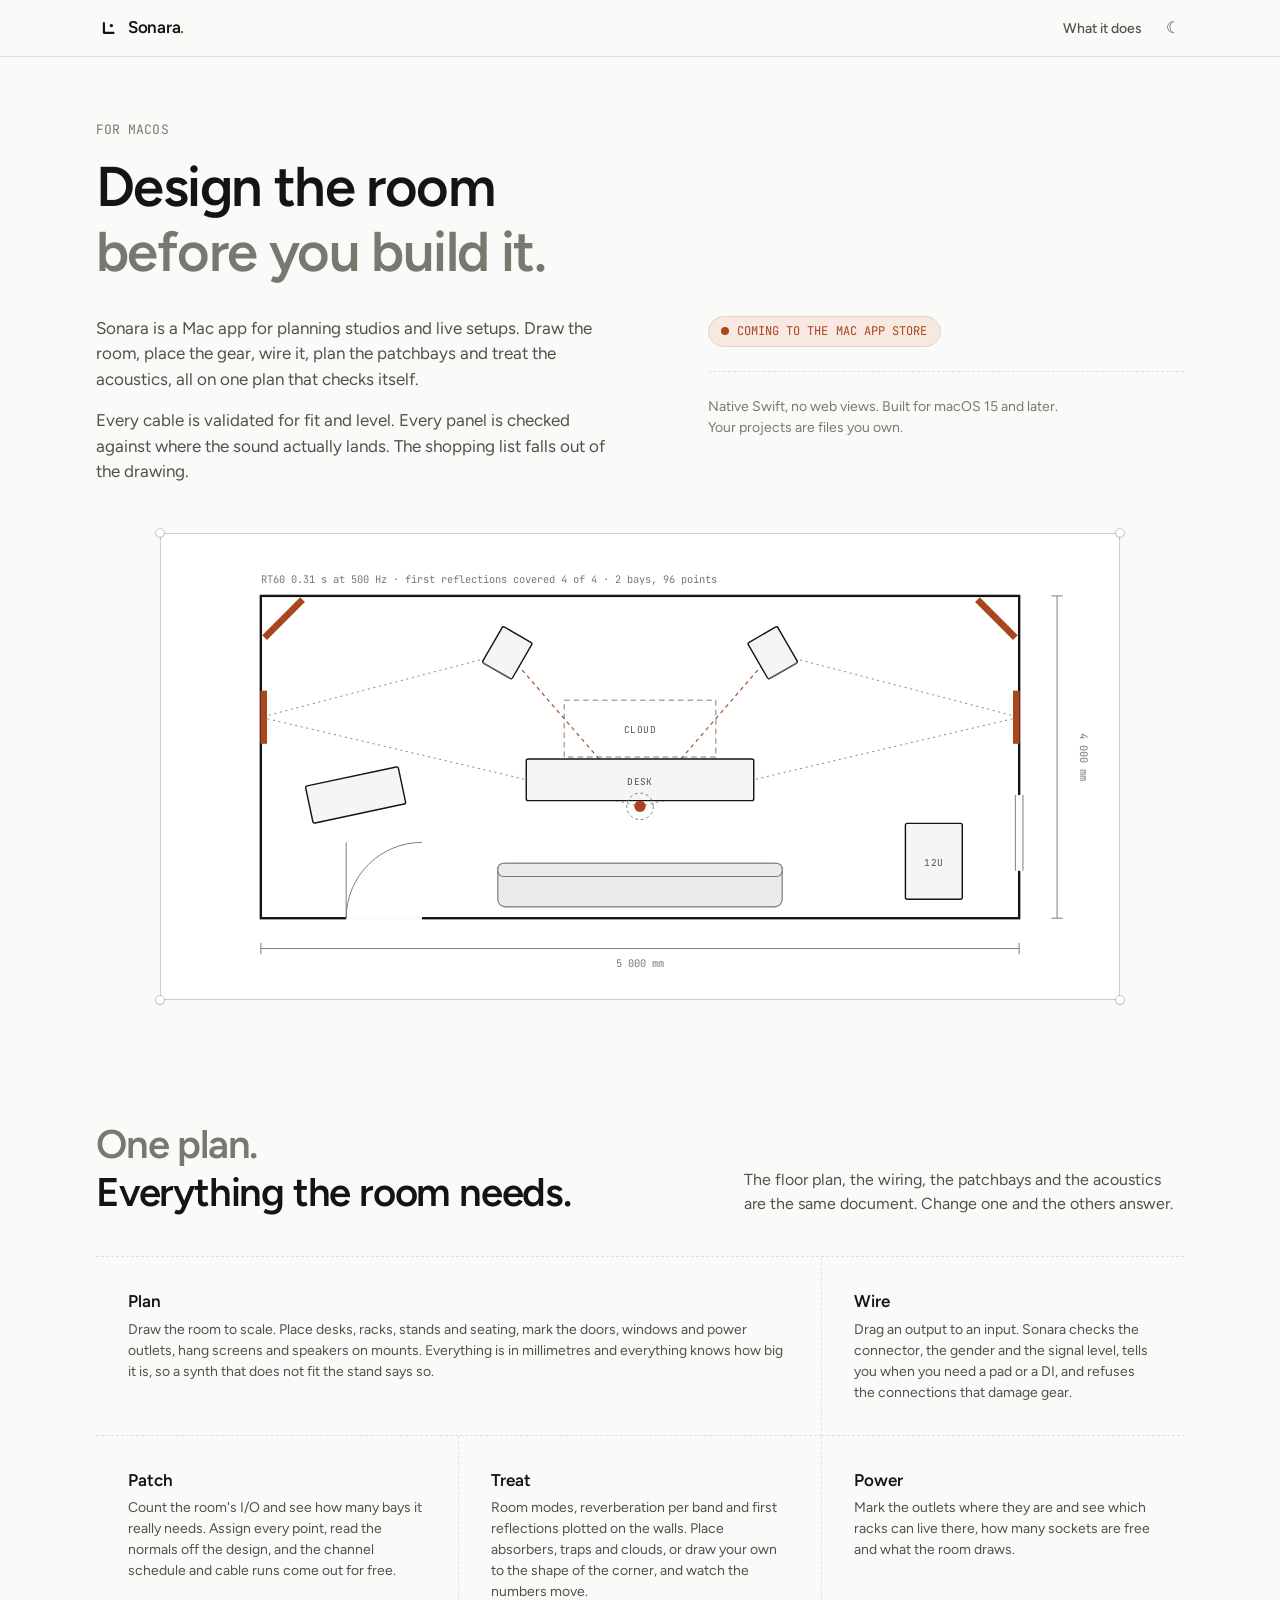
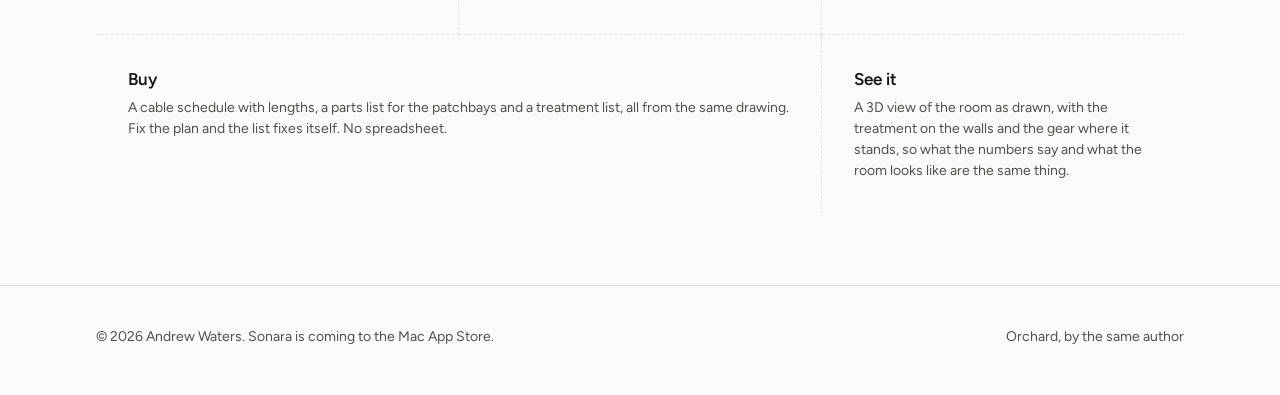
==== index.html @ b4bfd268 "Publish site (a63e23b)" ====
<!doctype html>
<html lang="en">
<head>
  <meta charset="utf-8" />
  <meta name="viewport" content="width=device-width, initial-scale=1" />
  <title>Sonara - design the room before you build it</title>
  <meta name="description" content="Sonara is a Mac app for planning studios and live setups: draw the room, place the gear, wire it, plan the patchbays and treat the acoustics, all on one plan that checks itself." />
  <meta property="og:title" content="Sonara - design the room before you build it" />
  <meta property="og:description" content="A Mac app for planning studios and live setups. Coming to the Mac App Store." />
  <meta property="og:image" content="https://sonara.andon.dev/assets/icon.png" />
  <meta property="og:url" content="https://sonara.andon.dev/" />
  <meta name="twitter:card" content="summary" />
  <link rel="icon" type="image/png" href="assets/icon-256.png" />
  <link rel="apple-touch-icon" href="assets/icon-256.png" />
  <script>(function(){var t;try{t=localStorage.getItem('theme')}catch(e){}if(!t&&window.matchMedia&&matchMedia('(prefers-color-scheme: dark)').matches)t='dark';if(t==='dark')document.documentElement.setAttribute('data-theme','dark');})();</script>
  <link rel="preconnect" href="https://fonts.googleapis.com" />
  <link rel="preconnect" href="https://fonts.gstatic.com" crossorigin />
  <link href="https://fonts.googleapis.com/css2?family=Figtree:wght@400;500;600&family=JetBrains+Mono&display=swap" rel="stylesheet" />
  <link rel="stylesheet" href="style.css" />
</head>
<body id="top">
  <header>
    <div class="wrap nav">
      <a href="#top" class="brand" aria-label="Sonara">
        <svg viewBox="0 0 100 100" aria-hidden="true"><path d="M33 30 V70 H73" fill="none" stroke="currentColor" stroke-width="9" stroke-linecap="round" stroke-linejoin="round"/><circle cx="64" cy="40" r="7" fill="currentColor"/></svg>
        <span class="name">Sonara<i>.</i></span>
      </a>
      <nav class="nav-links">
        <a class="nav-link" href="#features">What it does</a>
        <button id="theme-toggle" class="theme-btn" aria-label="Toggle dark and light theme">☀︎</button>
      </nav>
    </div>
  </header>

  <main>
    <section class="hero">
      <div class="wrap">
        <p class="eyebrow mono-xs" style="text-align:left">For macOS</p>
        <h1 class="hero-title">Design the room<br /><em>before you build it.</em></h1>
        <div class="hero-split">
          <div class="hero-copy">
            <p class="sub">Sonara is a Mac app for planning studios and live setups. Draw the room, place the gear, wire it, plan the patchbays and treat the acoustics, all on one plan that checks itself.</p>
            <p class="sub">Every cable is validated for fit and level. Every panel is checked against where the sound actually lands. The shopping list falls out of the drawing.</p>
          </div>
          <div class="hero-actions">
            <span class="soon mono-xs">Coming to the Mac App Store</span>
            <hr class="hero-divider" />
            <p class="hero-note">Native Swift, no web views. Built for macOS 15 and later. Your projects are files you own.</p>
          </div>
        </div>
        <div class="hero-shot plan-shot lined">
          <span class="dot dot--tl"></span><span class="dot dot--tr"></span><span class="dot dot--bl"></span><span class="dot dot--br"></span>
          <svg class="plan" viewBox="0 0 960 440" role="img" aria-label="A studio floor plan: two monitors aimed at a listening position, first reflections marked on the side walls with absorbers over them, corner traps, a desk, a rack and a sofa, with the room dimensions">
            <!-- room -->
            <rect class="wall" x="80" y="40" width="800" height="340" />
            <!-- door on the back wall, drawn as a gap and a swing -->
            <line class="open" x1="170" y1="380" x2="250" y2="380" />
            <path class="swing" d="M170 380 A80 80 0 0 1 250 300" />
            <line class="dim" x1="170" y1="380" x2="170" y2="300" />
            <!-- window on the right wall -->
            <line class="open" x1="880" y1="250" x2="880" y2="330" />
            <line class="dim" x1="876" y1="250" x2="876" y2="330" />
            <line class="dim" x1="884" y1="250" x2="884" y2="330" />
            <!-- corner traps -->
            <line class="panel" x1="84" y1="84" x2="124" y2="44" />
            <line class="panel" x1="836" y1="44" x2="876" y2="84" />
            <!-- first reflections: speaker to side wall to listening position -->
            <path class="bounce" d="M340 100 L80 168 L480 262" />
            <path class="bounce" d="M620 100 L880 168 L480 262" />
            <!-- absorbers where they land -->
            <line class="panel" x1="83" y1="140" x2="83" y2="196" />
            <line class="panel" x1="877" y1="140" x2="877" y2="196" />
            <!-- ceiling cloud over the desk -->
            <rect class="dim" x="400" y="150" width="160" height="60" stroke-dasharray="6 4" />
            <text class="tag" x="480" y="185" text-anchor="middle">cloud</text>
            <!-- sightlines -->
            <line class="sight" x1="340" y1="100" x2="480" y2="262" />
            <line class="sight" x1="620" y1="100" x2="480" y2="262" />
            <!-- desk -->
            <rect class="gear" x="360" y="212" width="240" height="44" rx="2" />
            <text class="tag" x="480" y="239" text-anchor="middle">desk</text>
            <!-- monitors, toed in -->
            <g transform="rotate(30 340 100)"><rect class="gear" x="322" y="78" width="36" height="44" rx="2" /><line class="dim" x1="322" y1="122" x2="358" y2="122" stroke-width="2.5" /></g>
            <g transform="rotate(-30 620 100)"><rect class="gear" x="602" y="78" width="36" height="44" rx="2" /><line class="dim" x1="602" y1="122" x2="638" y2="122" stroke-width="2.5" /></g>
            <!-- listening position -->
            <circle class="lp" cx="480" cy="262" r="6" />
            <circle class="dim" cx="480" cy="262" r="14" stroke-dasharray="3 3" />
            <!-- rack -->
            <rect class="gear" x="760" y="280" width="60" height="80" rx="2" />
            <text class="tag" x="790" y="325" text-anchor="middle">12u</text>
            <!-- synth stand at the left -->
            <g transform="rotate(-12 180 250)"><rect class="gear" x="130" y="230" width="100" height="40" rx="2" /></g>
            <!-- sofa along the back wall -->
            <rect class="soft" x="330" y="322" width="300" height="46" rx="8" />
            <rect class="soft" x="330" y="322" width="300" height="14" rx="6" />
            <!-- dimensions -->
            <line class="dim" x1="80" y1="412" x2="880" y2="412" />
            <line class="dim" x1="80" y1="406" x2="80" y2="418" />
            <line class="dim" x1="880" y1="406" x2="880" y2="418" />
            <text class="label" x="480" y="432" text-anchor="middle">5 000 mm</text>
            <line class="dim" x1="920" y1="40" x2="920" y2="380" />
            <line class="dim" x1="914" y1="40" x2="926" y2="40" />
            <line class="dim" x1="914" y1="380" x2="926" y2="380" />
            <text class="label" transform="translate(944 210) rotate(90)" text-anchor="middle">4 000 mm</text>
            <!-- readout -->
            <text class="label" x="80" y="26">RT60 0.31 s at 500 Hz · first reflections covered 4 of 4 · 2 bays, 96 points</text>
          </svg>
        </div>
      </div>
    </section>

    <section id="features">
      <div class="wrap">
        <div class="split-header">
          <h2><em>One plan.</em>Everything the room needs.</h2>
          <p>The floor plan, the wiring, the patchbays and the acoustics are the same document. Change one and the others answer.</p>
        </div>
        <div class="feature-frame">
        <div class="feature-grid">
          <div class="feature-item feature-item--wide">
            <div class="feature-item-content">
              <h3>Plan</h3>
              <p>Draw the room to scale. Place desks, racks, stands and seating, mark the doors, windows and power outlets, hang screens and speakers on mounts. Everything is in millimetres and everything knows how big it is, so a synth that does not fit the stand says so.</p>
            </div>
          </div>
          <div class="feature-item">
            <div class="feature-item-content">
              <h3>Wire</h3>
              <p>Drag an output to an input. Sonara checks the connector, the gender and the signal level, tells you when you need a pad or a DI, and refuses the connections that damage gear.</p>
            </div>
          </div>
          <div class="feature-item">
            <div class="feature-item-content">
              <h3>Patch</h3>
              <p>Count the room's I/O and see how many bays it really needs. Assign every point, read the normals off the design, and the channel schedule and cable runs come out for free.</p>
            </div>
          </div>
          <div class="feature-item">
            <div class="feature-item-content">
              <h3>Treat</h3>
              <p>Room modes, reverberation per band and first reflections plotted on the walls. Place absorbers, traps and clouds, or draw your own to the shape of the corner, and watch the numbers move.</p>
            </div>
          </div>
          <div class="feature-item">
            <div class="feature-item-content">
              <h3>Power</h3>
              <p>Mark the outlets where they are and see which racks can live there, how many sockets are free and what the room draws.</p>
            </div>
          </div>
          <div class="feature-item feature-item--wide">
            <div class="feature-item-content">
              <h3>Buy</h3>
              <p>A cable schedule with lengths, a parts list for the patchbays and a treatment list, all from the same drawing. Fix the plan and the list fixes itself. No spreadsheet.</p>
            </div>
          </div>
          <div class="feature-item">
            <div class="feature-item-content">
              <h3>See it</h3>
              <p>A 3D view of the room as drawn, with the treatment on the walls and the gear where it stands, so what the numbers say and what the room looks like are the same thing.</p>
            </div>
          </div>
        </div>
        </div>
      </div>
    </section>
  </main>

  <footer>
    <div class="wrap foot">
      <div>© 2026 Andrew Waters. Sonara is coming to the Mac App Store.</div>
      <div>
        <a href="https://orchard.andon.dev">Orchard, by the same author</a>
      </div>
    </div>
  </footer>

  <script src="theme.js"></script>
</body>
</html>
---- style.css ----
/* Sonara site design system.
   Adapted from orchard.andon.dev: a warm, light, mono-accented language,
   Figtree for text, JetBrains Mono for eyebrows and badges, one hue (copper)
   and corner-dotted "blueprint" containers, which suit a plan-drawing app. */

:root {
  /* Spacing scale (4px base) */
  --s1: 4px; --s2: 8px; --s3: 12px; --s4: 16px; --s5: 20px; --s6: 24px;
  --s8: 32px; --s10: 40px; --s12: 48px; --s14: 56px; --s16: 64px; --s18: 72px;
  --radius-s: 4px;
  --radius: 6px;
  --radius-xl: 10px;
  --max-width: 1128px;
  --doc-width: 760px;

  /* Warm light palette */
  --tan-bg: #fafaf8;
  --bg-0: #fff;
  --bg-0-hover: #f5f5f5;
  --bg-1: #fafafa;
  --bg-2: #f5f5f5;
  --bg-3: #ebebeb;
  --bg-contrast: #141412;

  --primary-bg: #a8461c;
  --primary-bg-hover: #87381a;

  --neutral-fg-1: #141412;
  --neutral-fg-2: #52504a;
  --neutral-fg-3: #7a786e;

  --neutral-outline-1: #ebebeb;
  --neutral-outline-2: #e0e0e0;
  --neutral-outline-3: #ccc;

  --primary-fg: #a8461c;
  --primary-badge-bg: #f7e9e2;
  --primary-badge-outline: #ecd0c2;

  --color-success: #006633;
  --color-success-outline: #cce6d9;
  --color-success-surface: #e5f2ec;

  --color-warning: #997a00;
  --color-warning-outline: #ffe066;
  --color-warning-surface: #fff5cc;

  --primary-surface: #fbf5f1;
  --header-bg: rgba(250, 250, 248, 0.9);
  color-scheme: light;

  /* Aliases used by the guide pages' inline SVG diagrams */
  --accent: var(--primary-fg);
  --green: var(--color-success);
  --amber: var(--color-warning);
  --ink: var(--neutral-fg-1);
  --muted: var(--neutral-fg-2);
  --line: var(--neutral-outline-2);
  --card: var(--bg-0);
  --bg-soft: var(--bg-2);

  --button-neutral-shadow:
    0px -2px 0px 0px rgba(0, 0, 0, 0.04) inset,
    0px 0px 0px 1px rgba(0, 0, 0, 0.12),
    0px 1px 2px 0px rgba(0, 0, 0, 0.08),
    0px 2px 4px 0px rgba(0, 0, 0, 0.08);
  --button-primary-shadow:
    0px 0.75px 0px 0px rgba(255, 255, 255, 0.2) inset,
    0px 0px 0px 1px var(--primary-bg-hover),
    0px 1px 2px 0px rgba(0, 0, 0, 0.32),
    0px 2px 4px 0px rgba(0, 0, 0, 0.16);
  --dot-shadow:
    0 -1px 0 0 rgba(0, 0, 0, 0.08) inset,
    0 0 0 1px rgba(0, 0, 0, 0.16),
    0 1px 2px 0 rgba(0, 0, 0, 0.08);
}

/* Dark theme: the same warm palette inverted. A head script resolves
   localStorage/system preference into data-theme before first paint. */
[data-theme="dark"] {
  --tan-bg: #141412;
  --bg-0: #1c1c1a;
  --bg-0-hover: #232321;
  --bg-1: #191917;
  --bg-2: #1f1f1d;
  --bg-3: #272725;
  --bg-contrast: #0a0a09;

  --neutral-fg-1: #fafaf8;
  --neutral-fg-2: #a3a093;
  --neutral-fg-3: #7a786e;

  --neutral-outline-1: #272725;
  --neutral-outline-2: #353533;
  --neutral-outline-3: #52504a;

  --primary-fg: #e6a88c;
  --primary-badge-bg: #3a1a0d;
  --primary-badge-outline: #87381a;

  --color-success: #99ccb3;
  --color-success-outline: #006633;
  --color-success-surface: #00331a;

  --color-warning: #ffe066;
  --color-warning-outline: #665200;
  --color-warning-surface: #332900;

  --primary-surface: #221712;
  --header-bg: rgba(20, 20, 18, 0.88);
  color-scheme: dark;

  --button-neutral-shadow:
    0px -2px 0px 0px rgba(0, 0, 0, 0.4) inset,
    0px 0px 0px 1px rgba(255, 255, 255, 0.16),
    0px 1px 2px 0px rgba(0, 0, 0, 0.16),
    0px 2px 4px 0px rgba(0, 0, 0, 0.16);
  --dot-shadow:
    0 -1px 0 0 #000 inset,
    0 0 0 1px rgba(255, 255, 255, 0.2),
    0 1px 2px 0 rgba(0, 0, 0, 0.16),
    0 2px 4px 0 rgba(0, 0, 0, 0.16);
}

* { box-sizing: border-box; }
html { scroll-behavior: smooth; }
body {
  margin: 0;
  font-family: "Figtree", -apple-system, BlinkMacSystemFont, "Segoe UI", sans-serif;
  font-size: 16px;
  background: var(--tan-bg);
  color: var(--neutral-fg-1);
  line-height: 1.5;
  -webkit-font-smoothing: antialiased;
  -moz-osx-font-smoothing: grayscale;
}
a { color: var(--primary-fg); text-decoration: none; }
a:hover { text-decoration: underline; }
img { max-width: 100%; height: auto; display: block; }
.wrap { max-width: var(--max-width); margin: 0 auto; padding: 0 var(--s5); }

.mono-xs {
  font-family: "JetBrains Mono", monospace;
  font-size: 13px;
  line-height: 1.4;
  letter-spacing: 0.07px;
  text-transform: uppercase;
}

/* ---------- Nav ---------- */
header {
  position: sticky; top: 0; z-index: 10;
  background: var(--header-bg);
  backdrop-filter: blur(8px);
  -webkit-backdrop-filter: blur(8px);
  border-bottom: 1px solid var(--neutral-outline-2);
}
.nav { display: flex; align-items: center; justify-content: space-between; height: 56px; }
.brand { display: inline-flex; align-items: center; gap: var(--s2); text-decoration: none; }
.brand:hover { text-decoration: none; }
.brand img { width: 24px; height: 24px; display: block; }
.brand .name { font-weight: 600; font-size: 17px; letter-spacing: -0.3px; color: var(--neutral-fg-1); }
.brand .name i { font-style: normal; color: #16a34a; }
.nav-links { display: flex; align-items: center; gap: var(--s5); }
.nav-links a.nav-link { color: var(--neutral-fg-2); font-size: 14px; font-weight: 500; }
.nav-links a.nav-link:hover { color: var(--neutral-fg-1); text-decoration: none; }
.nav-links a.nav-link.current { color: var(--neutral-fg-1); }
.theme-btn {
  background: transparent; border: 0; padding: 4px;
  color: var(--neutral-fg-2); font-size: 16px; line-height: 1; cursor: pointer;
}
.theme-btn:hover { color: var(--neutral-fg-1); }

/* ---------- Buttons ---------- */
.button {
  display: inline-flex; align-items: center; gap: var(--s2);
  font-family: "Figtree", sans-serif;
  font-size: 14px; font-weight: 500; line-height: 20px;
  padding: calc(var(--s1) + 2px) var(--s3);
  border-radius: var(--radius);
  border: none; cursor: pointer; text-decoration: none;
  color: #fff;
  background-color: var(--primary-bg);
  box-shadow: var(--button-primary-shadow);
  transition: 200ms ease-in-out background-color;
}
.button:hover { background-color: var(--primary-bg-hover); text-decoration: none; }
.button--secondary {
  color: var(--neutral-fg-1);
  background-color: var(--bg-0);
  box-shadow: var(--button-neutral-shadow);
}
.button--secondary:hover { background-color: var(--bg-0-hover); }
.button--thick { padding: var(--s2) var(--s4); font-size: 15px; font-weight: 600; }
.button--pill { padding: var(--s1) var(--s3); border-radius: var(--s8); }

/* ---------- Badges ---------- */
.badge {
  display: inline-flex; align-items: center; gap: var(--s1);
  font-family: "JetBrains Mono", monospace;
  font-size: 11px; line-height: 1.5; text-transform: uppercase; letter-spacing: 0.12px;
  padding: 1px 6px; border-radius: var(--radius-s);
  color: var(--neutral-fg-2);
  background: var(--bg-3);
  border: 1px solid var(--neutral-outline-2);
  box-shadow: 0 1px 0 0 var(--neutral-outline-2);
  white-space: nowrap;
}
.badge--success {
  color: var(--color-success);
  background: var(--color-success-surface);
  border-color: var(--color-success-outline);
  box-shadow: 0 1px 0 0 var(--color-success-outline);
}
.badge--primary {
  color: var(--primary-fg);
  background: var(--primary-badge-bg);
  border-color: var(--primary-badge-outline);
  box-shadow: 0 1px 0 0 var(--primary-badge-outline);
}
.badge code { font: inherit; background: none; padding: 0; }

/* ---------- Hero ---------- */
.hero { padding: var(--s16) 0 var(--s12); text-align: center; }
.hero .oss-badge {
  color: var(--neutral-fg-2);
  gap: var(--s2);
  margin-bottom: var(--s6);
}
.hero .oss-badge:hover { color: var(--neutral-fg-1); }
.hero .oss-badge .mono-xs { font-size: 12px; }
.hero .eyebrow { margin: 0 0 var(--s4); color: var(--neutral-fg-3); }
.hero h1 {
  font-size: clamp(34px, 5.4vw, 56px);
  font-weight: 600;
  line-height: 1.15;
  letter-spacing: -1.6px;
  margin: 0 auto var(--s4);
  max-width: 680px;
}
.hero h1 em { font-style: normal; color: var(--neutral-fg-3); display: block; }
.hero p.sub {
  font-size: 17px; color: var(--neutral-fg-2);
  max-width: 620px; margin: 0 auto var(--s8);
}
.hero p.sub a { color: var(--primary-fg); }
.hero .pill-row { margin-top: var(--s6); display: flex; justify-content: center; }
.cta { display: flex; gap: var(--s3); justify-content: center; flex-wrap: wrap; align-items: center; }

/* Landing hero: full-width title, then description left / actions right. */
.hero .hero-title { text-align: left; margin: 0 0 var(--s8); max-width: none; }
.hero-split {
  display: grid; grid-template-columns: 1.2fr 1fr; gap: var(--s10);
  align-items: start; text-align: left;
}
.hero-split p.sub { margin: 0; max-width: 520px; }
.hero-split p.sub + p.sub { margin-top: var(--s4); }
.hero-actions { display: flex; flex-direction: column; align-items: flex-start; gap: var(--s5); }
.hero-actions .cta { justify-content: flex-start; }
.hero-actions .brew { margin: 0; }
.hero-actions .oss-badge { margin-bottom: 0; }

.brew {
  display: inline-flex; align-items: center; gap: var(--s3);
  background: var(--bg-0);
  border: 1px solid var(--neutral-outline-2);
  color: var(--neutral-fg-1);
  font-family: "JetBrains Mono", monospace;
  padding: var(--s2) var(--s2) var(--s2) var(--s4);
  border-radius: var(--radius);
  box-shadow: 0px 1px 2px 0px rgba(0, 0, 0, 0.04);
  margin: var(--s6) auto 0;
  font-size: 14px;
}
.brew code::before { content: "$ "; color: var(--neutral-fg-3); }
.brew button {
  font-family: "Figtree", sans-serif;
  background: var(--bg-2); color: var(--neutral-fg-2);
  border: 1px solid var(--neutral-outline-2); border-radius: var(--radius-s);
  padding: 3px 10px; font-size: 12px; font-weight: 500; cursor: pointer;
}
.brew button:hover { background: var(--bg-3); color: var(--neutral-fg-1); }

.hero-meta { display: flex; align-items: center; gap: var(--s4); flex-wrap: wrap; }
.hero-stats { margin: 0; color: var(--neutral-fg-3); text-transform: none; }
.hero-divider {
  width: 100%; margin: var(--s1) 0;
  border: 0; border-top: 1px dashed var(--neutral-outline-2);
}

/* ---------- Lined containers with corner dots ---------- */
.lined {
  position: relative;
  border: 1px solid var(--neutral-outline-3);
  background: var(--bg-0);
}
.lined .dot {
  position: absolute; width: var(--s2); height: var(--s2);
  background: var(--bg-0); border-radius: 50%;
  box-shadow: var(--dot-shadow);
  z-index: 2;
}
.lined .dot--tl { top: -5px; left: -5px; }
.lined .dot--tr { top: -5px; right: -5px; }
.lined .dot--bl { bottom: -5px; left: -5px; }
.lined .dot--br { bottom: -5px; right: -5px; }

.hero-shot {
  margin: var(--s12) auto 0;
  max-width: 960px;
  padding: var(--s2);
}
.hero-shot img { border: 1px solid var(--neutral-outline-1); }

/* ---------- Sections ---------- */
section { padding: var(--s18) 0; }
h2 {
  font-size: clamp(28px, 3.6vw, 40px);
  font-weight: 600;
  letter-spacing: -1.2px;
  line-height: 1.2;
  margin: 0 0 var(--s4);
}
h2 em { font-style: normal; color: var(--neutral-fg-3); display: block; }
.ta-center { text-align: center; }
.lede { color: var(--neutral-fg-2); max-width: 600px; margin: 0 auto var(--s10); }

/* ---------- Feature bento grid ---------- */
/* Every cell draws a dashed right + bottom border; the frame clips the outer
   edges, so the dividers stay correct for any span layout at any breakpoint. */
.feature-frame { border-top: 1px dashed var(--neutral-outline-2); overflow: hidden; }
.feature-grid {
  display: grid;
  grid-template-columns: repeat(3, 1fr);
  margin: 0 -1px -1px 0;
}
.feature-item {
  display: flex; flex-direction: column;
  border-right: 1px dashed var(--neutral-outline-2);
  border-bottom: 1px dashed var(--neutral-outline-2);
}
.feature-item--wide { grid-column: span 2; }
.feature-item-content { padding: var(--s8); }
.feature-item-content h3 { margin: 0 0 var(--s1); font-size: 17px; font-weight: 600; }
.feature-item-content img {
  margin: var(--s3) 0;
  border: 1px solid var(--neutral-outline-1);
  border-radius: var(--radius);
  box-shadow: 0px 1px 2px 0px rgba(0, 0, 0, 0.05);
}
/* Crop tall shots (the menu bar panel) to the same shape as the window shots. */
.feature-item-content img.crop-top {
  width: 100%;
  aspect-ratio: 3 / 2;
  object-fit: cover;
  object-position: top;
}
.feature-item-content p { margin: 0; color: var(--neutral-fg-2); font-size: 14px; line-height: 1.5; }

/* ---------- Screenshot cards ---------- */
.split-header {
  display: grid; grid-template-columns: 1fr 1fr; gap: var(--s10);
  align-items: end; margin-bottom: var(--s10);
}
.split-header h2 { margin: 0; }
.split-header p { margin: 0; color: var(--neutral-fg-2); max-width: 440px; justify-self: end; }

.shot-stack { display: flex; flex-direction: column; }
.shot-card {
  display: grid; grid-template-columns: 1fr 1.6fr; gap: var(--s8);
  align-items: center;
  padding: var(--s8);
}
.shot-card + .shot-card { border-top: 1px dashed var(--neutral-outline-2); }
.shot-card:nth-child(even) > div { order: 2; }
.shot-card .eyebrow { color: var(--neutral-fg-3); margin: 0 0 var(--s2); }
.shot-card h3 { font-size: 20px; font-weight: 600; margin: 0 0 var(--s2); letter-spacing: -0.3px; }
.shot-card p { color: var(--neutral-fg-2); margin: 0; font-size: 15px; }
.shot-card img {
  border: 1px solid var(--neutral-outline-1);
  border-radius: var(--radius);
  box-shadow: 0px 1px 2px 0px rgba(0, 0, 0, 0.06), 0px 4px 12px 0px rgba(0, 0, 0, 0.06);
  max-height: 440px; width: auto; max-width: 100%;
  margin-inline: auto;
}

/* ---------- Install ---------- */
.install-grid { display: grid; grid-template-columns: repeat(3, 1fr); }
.install-cell { padding: var(--s8); border-right: 1px dashed var(--neutral-outline-2); }
.install-cell:last-child { border-right: none; }
.install-cell .eyebrow { color: var(--neutral-fg-3); margin: 0 0 var(--s3); }
.install-cell h3 { margin: 0 0 var(--s2); font-size: 17px; font-weight: 600; }
.install-cell p { margin: 0; color: var(--neutral-fg-2); font-size: 14px; }
.install-cell .brew { margin: var(--s2) 0 0; }
.install-cell code {
  font-family: "JetBrains Mono", monospace; font-size: 13px;
  background: var(--bg-2); border: 1px solid var(--neutral-outline-1);
  border-radius: var(--radius-s); padding: 1px 6px;
}
.req { text-align: center; color: var(--neutral-fg-3); margin-top: var(--s6); font-size: 14px; }

/* ---------- Guide (doc) pages ---------- */
.doc { max-width: var(--doc-width); margin: 0 auto; }
.doc h2 { font-size: clamp(22px, 3vw, 28px); letter-spacing: -0.6px; margin: 0 0 var(--s4); }
.doc h3 { font-size: 19px; margin: 34px 0 8px; }
.doc p { color: var(--neutral-fg-2); margin: 0 0 16px; }
.doc ul { color: var(--neutral-fg-2); margin: 0 0 16px; padding-left: 22px; }
.doc li { margin: 6px 0; }
.doc strong { font-weight: 600; color: var(--neutral-fg-1); }
.doc code {
  font-family: "JetBrains Mono", monospace; font-size: 0.88em;
  background: var(--bg-2); border: 1px solid var(--neutral-outline-1);
  padding: 1px 5px; border-radius: var(--radius-s);
}
.doc .muted { color: var(--neutral-fg-3); }
.doc .shot { margin: var(--s6) 0; border: 1px solid var(--neutral-outline-2); border-radius: var(--radius); overflow: hidden; box-shadow: 0px 1px 2px 0px rgba(0, 0, 0, 0.06), 0px 4px 12px 0px rgba(0, 0, 0, 0.06); }

section.alt { background: var(--bg-1); border-top: 1px solid var(--neutral-outline-1); border-bottom: 1px solid var(--neutral-outline-1); }

pre {
  background: var(--bg-contrast); color: #fafaf8;
  border-radius: var(--radius); padding: 14px 16px; overflow-x: auto;
  font-family: "JetBrains Mono", monospace; font-size: 13px; line-height: 1.55;
  margin: 0 0 18px;
  box-shadow: 0px 0.75px 0px 0px rgba(255, 255, 255, 0.2) inset, 0px 1px 2px 0px rgba(0, 0, 0, 0.24);
}
pre code { background: none; border: none; padding: 0; color: inherit; font-size: inherit; }

.grid { display: grid; grid-template-columns: repeat(auto-fit, minmax(240px, 1fr)); gap: var(--s4); margin: 8px 0 4px; }
.card {
  background: var(--bg-0);
  border: 1px solid var(--neutral-outline-2);
  border-radius: var(--radius);
  padding: var(--s5);
  box-shadow: 0px 1px 2px 0px rgba(0, 0, 0, 0.04);
}
.card h3 { margin: 0 0 6px; font-size: 16px; font-weight: 600; }
.card p { margin: 0; color: var(--neutral-fg-2); font-size: 14px; }

.callout {
  border-radius: var(--radius); padding: 14px 16px; margin: 0 0 18px;
  border: 1px solid var(--neutral-outline-2);
  border-left: 3px solid var(--neutral-outline-3);
  background: var(--bg-0);
}
.callout h4 { margin: 0 0 6px; font-size: 15px; font-weight: 600; }
.callout p { margin: 0 0 8px; font-size: 14px; color: var(--neutral-fg-2); }
.callout p:last-child { margin-bottom: 0; }
.callout.warn { border-left-color: var(--color-warning-outline); background: var(--color-warning-surface); border-color: var(--color-warning-outline); }
.callout.warn h4 { color: var(--color-warning); }
.callout.warn p { color: var(--neutral-fg-2); }
.callout.info { border-left-color: var(--primary-badge-outline); background: var(--primary-surface); border-color: var(--primary-badge-outline); }
.callout.info h4 { color: var(--primary-fg); }
.callout.tip { border-left-color: var(--color-success-outline); background: var(--color-success-surface); border-color: var(--color-success-outline); }
.callout.tip h4 { color: var(--color-success); }

.steps { counter-reset: step; list-style: none; padding: 0; margin: 0; }
.steps > li { position: relative; padding-left: 44px; margin: 0 0 22px; }
.steps > li::before {
  counter-increment: step; content: counter(step);
  position: absolute; left: 0; top: -2px;
  width: 28px; height: 28px; border-radius: 999px;
  background: var(--bg-0); color: var(--neutral-fg-1);
  border: 1px solid var(--neutral-outline-3);
  box-shadow: var(--dot-shadow);
  font-family: "JetBrains Mono", monospace; font-size: 13px;
  display: flex; align-items: center; justify-content: center;
}
.steps h3 { margin: 2px 0 6px; font-size: 17px; }
.steps p { margin: 0 0 10px; color: var(--neutral-fg-2); font-size: 15px; }

/* Diagrams (guide pages) */
figure.diagram {
  background: var(--bg-0); border: 1px solid var(--neutral-outline-2);
  border-radius: var(--radius); padding: 22px 18px 14px; margin: 6px 0 20px; overflow-x: auto;
}
figure.diagram svg { display: block; margin: 0 auto; max-width: 100%; height: auto; }
figure.diagram figcaption { color: var(--neutral-fg-3); font-size: 13px; text-align: center; margin-top: 12px; }
.d-host { fill: none; stroke: var(--neutral-outline-3); stroke-width: 1.5; }
.d-box { fill: var(--bg-1); stroke: var(--accent); stroke-width: 1.5; }
.d-box-soft { fill: var(--bg-2); stroke: var(--neutral-outline-3); stroke-width: 1.5; }
.d-title { fill: var(--ink); font: 600 14px "Figtree", -apple-system, sans-serif; }
.d-mono { fill: var(--ink); font: 12.5px "JetBrains Mono", monospace; }
.d-mut { fill: var(--muted); font: 12px "Figtree", -apple-system, sans-serif; }
.d-flow { stroke: var(--accent); stroke-width: 2; fill: none; }
.d-ok { stroke: var(--green); stroke-width: 2; fill: none; }
.d-block { stroke: var(--amber); stroke-width: 2; fill: none; stroke-dasharray: 6 5; }
.d-ok-t { fill: var(--green); font: 600 12px "Figtree", sans-serif; }
.d-block-t { fill: var(--amber); font: 600 12px "Figtree", sans-serif; }
.d-arrow { fill: var(--accent); }
.d-arrow-ok { fill: var(--green); }
.d-arrow-block { fill: var(--amber); }

/* ---------- Footer ---------- */
footer { padding: var(--s10) 0 var(--s12); border-top: 1px solid var(--neutral-outline-2); color: var(--neutral-fg-2); font-size: 14px; }
.foot { display: flex; justify-content: space-between; align-items: center; flex-wrap: wrap; gap: var(--s3); }
.foot > div:last-child { display: flex; gap: var(--s5); }
.foot a { color: var(--neutral-fg-2); }
.foot a:hover { color: var(--neutral-fg-1); }

/* ---------- Lightbox ---------- */
img.zoomable { cursor: zoom-in; }
.lightbox { position: fixed; inset: 0; z-index: 100; display: none; align-items: center; justify-content: center; background: rgba(20, 20, 18, 0.94); padding: 40px; }
.lightbox.open { display: flex; }
.lightbox img { max-width: 92vw; max-height: 86vh; border-radius: var(--radius-xl); box-shadow: 0 30px 90px -20px rgba(0, 0, 0, 0.85); }
.lb-btn { position: absolute; display: flex; align-items: center; justify-content: center; background: rgba(255, 255, 255, 0.12); color: #fff; border: 0; cursor: pointer; border-radius: 999px; width: 46px; height: 46px; font-size: 26px; line-height: 1; }
.lb-btn:hover { background: rgba(255, 255, 255, 0.24); }
.lb-close { top: 22px; right: 22px; font-size: 22px; }
.lb-prev { left: 22px; top: 50%; transform: translateY(-50%); }
.lb-next { right: 22px; top: 50%; transform: translateY(-50%); }

/* ---------- Responsive ---------- */
@media (max-width: 900px) {
  .feature-grid { grid-template-columns: 1fr 1fr; }
}
@media (max-width: 744px) {
  .nav-links a.nav-link { display: none; }
  .hero-split { grid-template-columns: 1fr; }
  .split-header { grid-template-columns: 1fr; align-items: start; }
  .split-header p { justify-self: start; }
  .shot-card { grid-template-columns: 1fr; }
  .shot-card:nth-child(even) > div { order: 0; }
  .feature-grid { grid-template-columns: 1fr; }
  .feature-item--wide { grid-column: auto; }
  .install-grid { grid-template-columns: 1fr; }
  .install-cell { border-right: none; border-bottom: 1px dashed var(--neutral-outline-2); }
  .install-cell:last-child { border-bottom: none; }
  .lb-btn { width: 40px; height: 40px; }
  section { padding: var(--s12) 0; }
}

/* ---------- Sonara additions ---------- */
.brand .name i { color: var(--primary-fg); }
.brand svg { width: 24px; height: 24px; display: block; color: var(--neutral-fg-1); }
.soon {
  display: inline-flex; align-items: center; gap: var(--s2);
  padding: 6px 12px; border-radius: 999px;
  background: var(--primary-badge-bg); border: 1px solid var(--primary-badge-outline);
  color: var(--primary-fg); font-size: 12px;
}
.soon::before { content: ""; width: 8px; height: 8px; border-radius: 50%; background: currentColor; }
.hero-note { margin: 0; color: var(--neutral-fg-3); font-size: 14px; max-width: 360px; }
.hero-shot.plan-shot { padding: var(--s6); }

/* The hero plan is an inline SVG so it follows the theme. */
.plan { width: 100%; height: auto; display: block; }
.plan .wall { fill: none; stroke: var(--neutral-fg-1); stroke-width: 2.5; stroke-linejoin: miter; }
.plan .gear { fill: var(--bg-2); stroke: var(--neutral-fg-1); stroke-width: 1.5; }
.plan .soft { fill: var(--bg-3); stroke: var(--neutral-fg-3); stroke-width: 1.2; }
.plan .sight { stroke: var(--primary-fg); stroke-width: 1.2; stroke-dasharray: 4 4; fill: none; }
.plan .bounce { stroke: var(--neutral-fg-3); stroke-width: 1; stroke-dasharray: 2 4; fill: none; }
.plan .panel { stroke: var(--primary-fg); stroke-width: 7; fill: none; }
.plan .lp { fill: var(--primary-fg); }
.plan .dim { stroke: var(--neutral-fg-3); stroke-width: 1; fill: none; }
.plan .open { stroke: var(--tan-bg); stroke-width: 4; }
.plan .swing { stroke: var(--neutral-fg-3); stroke-width: 1; fill: none; }
.plan .label { font-family: "JetBrains Mono", monospace; font-size: 11px; fill: var(--neutral-fg-3); }
.plan .tag { font-family: "JetBrains Mono", monospace; font-size: 10px; fill: var(--neutral-fg-2); text-transform: uppercase; letter-spacing: 0.5px; }
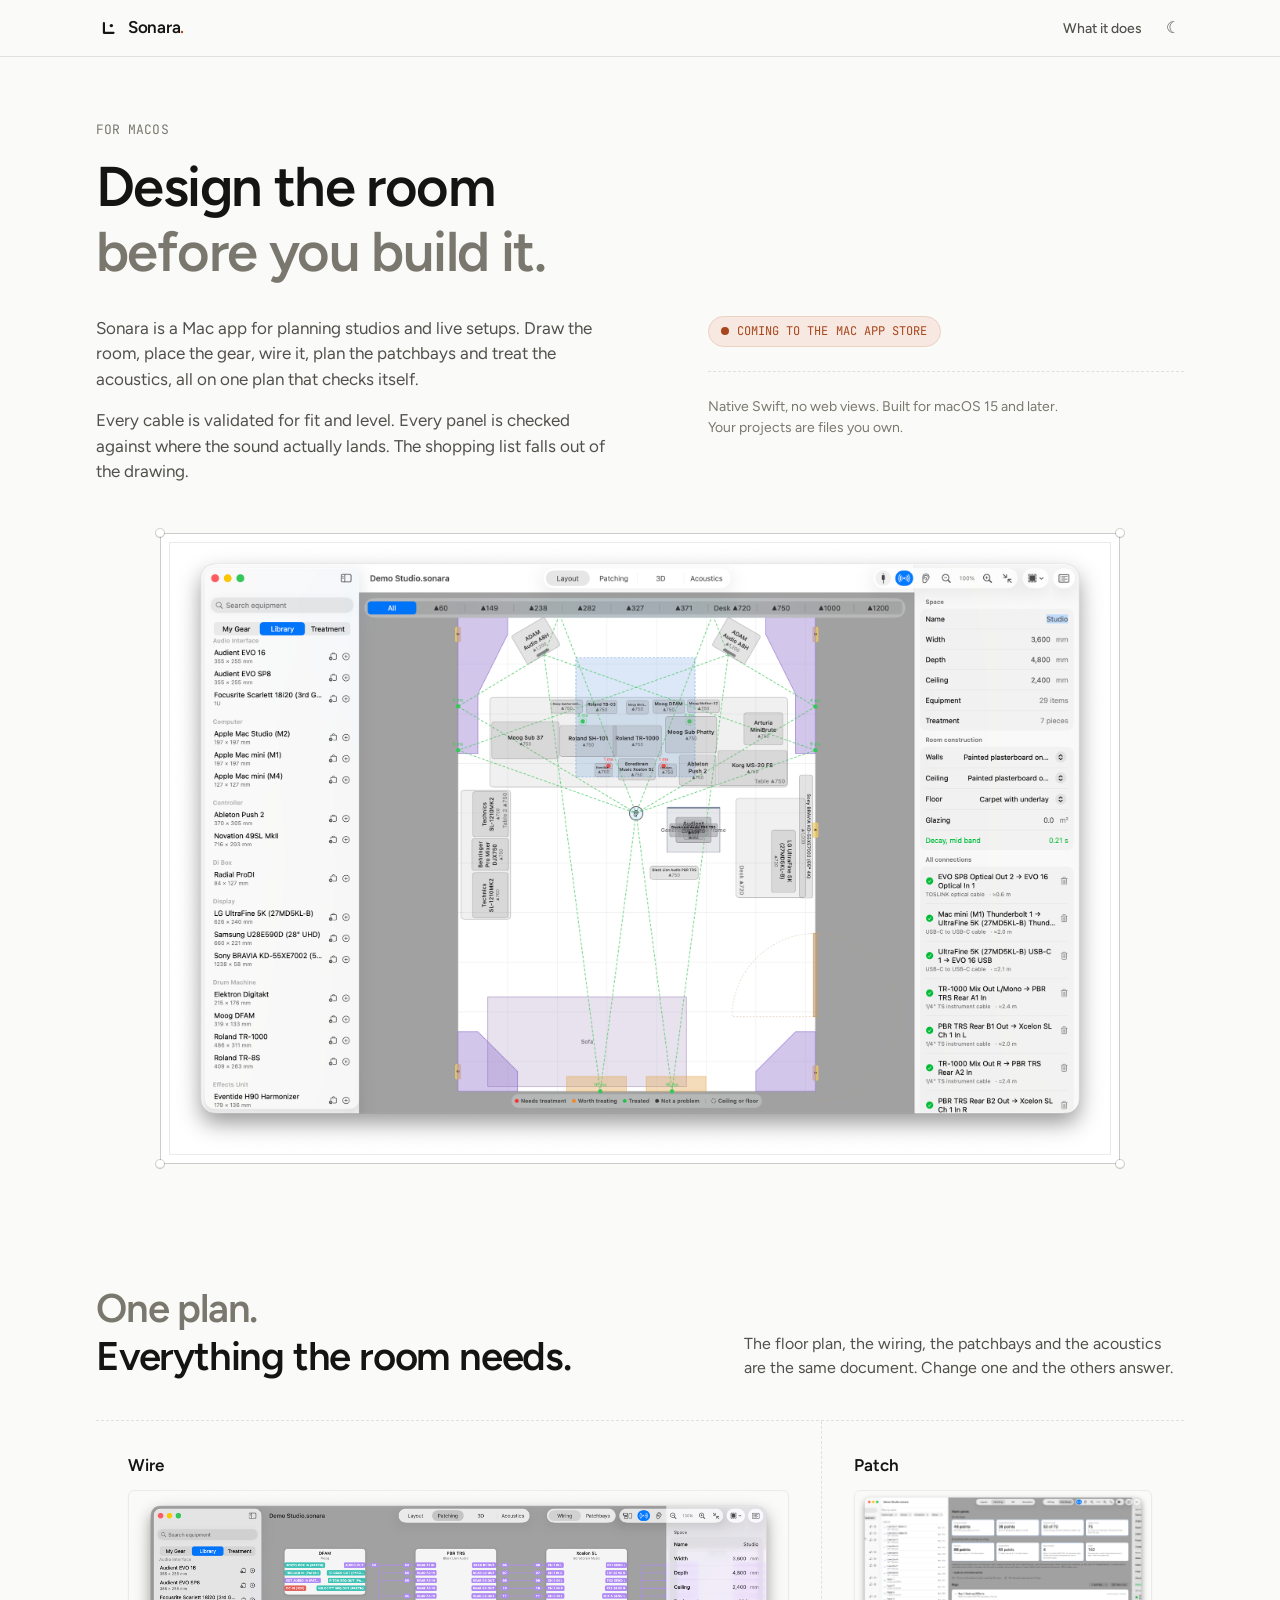
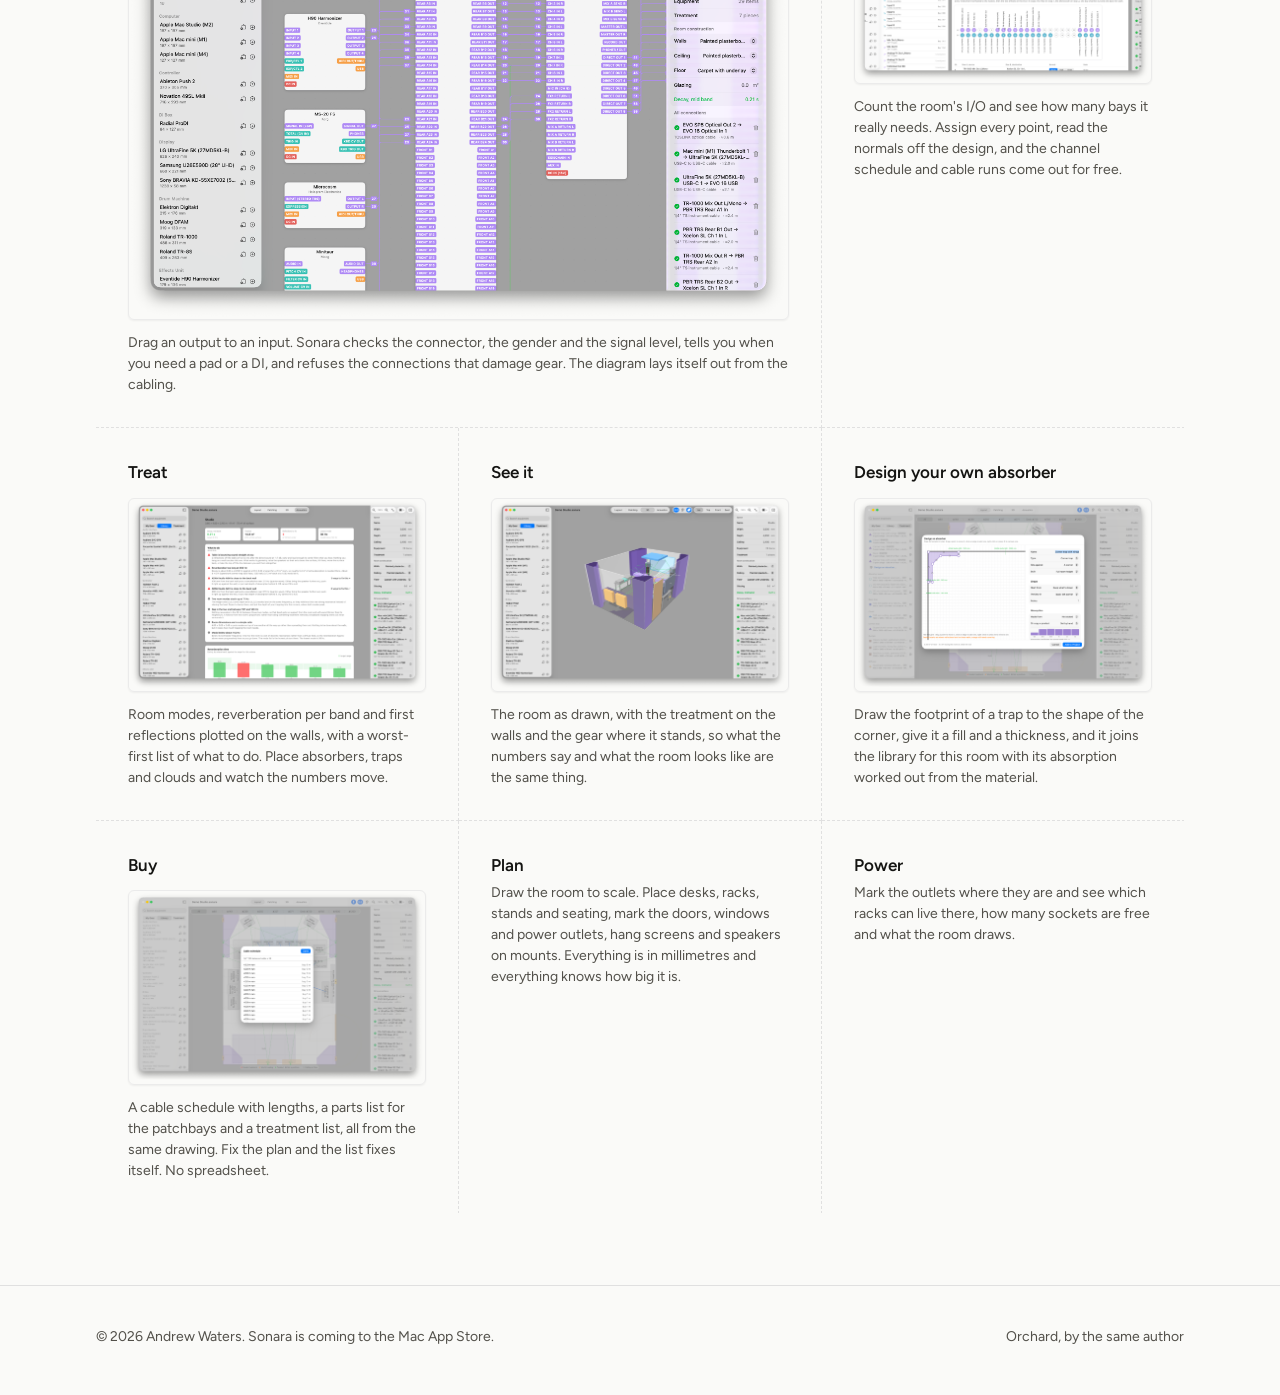
==== commit a9434390: "Publish site (31c51b0)" ====
--- a/index.html
+++ b/index.html
@@ -7,9 +7,9 @@
   <meta name="description" content="Sonara is a Mac app for planning studios and live setups: draw the room, place the gear, wire it, plan the patchbays and treat the acoustics, all on one plan that checks itself." />
   <meta property="og:title" content="Sonara - design the room before you build it" />
   <meta property="og:description" content="A Mac app for planning studios and live setups. Coming to the Mac App Store." />
-  <meta property="og:image" content="https://sonara.andon.dev/assets/icon.png" />
+  <meta property="og:image" content="https://sonara.andon.dev/assets/screens/layout.png" />
   <meta property="og:url" content="https://sonara.andon.dev/" />
-  <meta name="twitter:card" content="summary" />
+  <meta name="twitter:card" content="summary_large_image" />
   <link rel="icon" type="image/png" href="assets/icon-256.png" />
   <link rel="apple-touch-icon" href="assets/icon-256.png" />
   <script>(function(){var t;try{t=localStorage.getItem('theme')}catch(e){}if(!t&&window.matchMedia&&matchMedia('(prefers-color-scheme: dark)').matches)t='dark';if(t==='dark')document.documentElement.setAttribute('data-theme','dark');})();</script>
@@ -48,63 +48,9 @@
             <p class="hero-note">Native Swift, no web views. Built for macOS 15 and later. Your projects are files you own.</p>
           </div>
         </div>
-        <div class="hero-shot plan-shot lined">
+        <div class="hero-shot lined">
           <span class="dot dot--tl"></span><span class="dot dot--tr"></span><span class="dot dot--bl"></span><span class="dot dot--br"></span>
-          <svg class="plan" viewBox="0 0 960 440" role="img" aria-label="A studio floor plan: two monitors aimed at a listening position, first reflections marked on the side walls with absorbers over them, corner traps, a desk, a rack and a sofa, with the room dimensions">
-            <!-- room -->
-            <rect class="wall" x="80" y="40" width="800" height="340" />
-            <!-- door on the back wall, drawn as a gap and a swing -->
-            <line class="open" x1="170" y1="380" x2="250" y2="380" />
-            <path class="swing" d="M170 380 A80 80 0 0 1 250 300" />
-            <line class="dim" x1="170" y1="380" x2="170" y2="300" />
-            <!-- window on the right wall -->
-            <line class="open" x1="880" y1="250" x2="880" y2="330" />
-            <line class="dim" x1="876" y1="250" x2="876" y2="330" />
-            <line class="dim" x1="884" y1="250" x2="884" y2="330" />
-            <!-- corner traps -->
-            <line class="panel" x1="84" y1="84" x2="124" y2="44" />
-            <line class="panel" x1="836" y1="44" x2="876" y2="84" />
-            <!-- first reflections: speaker to side wall to listening position -->
-            <path class="bounce" d="M340 100 L80 168 L480 262" />
-            <path class="bounce" d="M620 100 L880 168 L480 262" />
-            <!-- absorbers where they land -->
-            <line class="panel" x1="83" y1="140" x2="83" y2="196" />
-            <line class="panel" x1="877" y1="140" x2="877" y2="196" />
-            <!-- ceiling cloud over the desk -->
-            <rect class="dim" x="400" y="150" width="160" height="60" stroke-dasharray="6 4" />
-            <text class="tag" x="480" y="185" text-anchor="middle">cloud</text>
-            <!-- sightlines -->
-            <line class="sight" x1="340" y1="100" x2="480" y2="262" />
-            <line class="sight" x1="620" y1="100" x2="480" y2="262" />
-            <!-- desk -->
-            <rect class="gear" x="360" y="212" width="240" height="44" rx="2" />
-            <text class="tag" x="480" y="239" text-anchor="middle">desk</text>
-            <!-- monitors, toed in -->
-            <g transform="rotate(30 340 100)"><rect class="gear" x="322" y="78" width="36" height="44" rx="2" /><line class="dim" x1="322" y1="122" x2="358" y2="122" stroke-width="2.5" /></g>
-            <g transform="rotate(-30 620 100)"><rect class="gear" x="602" y="78" width="36" height="44" rx="2" /><line class="dim" x1="602" y1="122" x2="638" y2="122" stroke-width="2.5" /></g>
-            <!-- listening position -->
-            <circle class="lp" cx="480" cy="262" r="6" />
-            <circle class="dim" cx="480" cy="262" r="14" stroke-dasharray="3 3" />
-            <!-- rack -->
-            <rect class="gear" x="760" y="280" width="60" height="80" rx="2" />
-            <text class="tag" x="790" y="325" text-anchor="middle">12u</text>
-            <!-- synth stand at the left -->
-            <g transform="rotate(-12 180 250)"><rect class="gear" x="130" y="230" width="100" height="40" rx="2" /></g>
-            <!-- sofa along the back wall -->
-            <rect class="soft" x="330" y="322" width="300" height="46" rx="8" />
-            <rect class="soft" x="330" y="322" width="300" height="14" rx="6" />
-            <!-- dimensions -->
-            <line class="dim" x1="80" y1="412" x2="880" y2="412" />
-            <line class="dim" x1="80" y1="406" x2="80" y2="418" />
-            <line class="dim" x1="880" y1="406" x2="880" y2="418" />
-            <text class="label" x="480" y="432" text-anchor="middle">5 000 mm</text>
-            <line class="dim" x1="920" y1="40" x2="920" y2="380" />
-            <line class="dim" x1="914" y1="40" x2="926" y2="40" />
-            <line class="dim" x1="914" y1="380" x2="926" y2="380" />
-            <text class="label" transform="translate(944 210) rotate(90)" text-anchor="middle">4 000 mm</text>
-            <!-- readout -->
-            <text class="label" x="80" y="26">RT60 0.31 s at 500 Hz · first reflections covered 4 of 4 · 2 bays, 96 points</text>
-          </svg>
+          <img class="zoomable" src="assets/screens/layout.png" data-light="assets/screens/light/layout.png" alt="The Sonara plan view: a studio drawn to scale with the gear placed, cable runs shown, first reflections traced from each monitor to the walls, and the inspector listing every connection" />
         </div>
       </div>
     </section>
@@ -119,44 +65,56 @@
         <div class="feature-grid">
           <div class="feature-item feature-item--wide">
             <div class="feature-item-content">
-              <h3>Plan</h3>
-              <p>Draw the room to scale. Place desks, racks, stands and seating, mark the doors, windows and power outlets, hang screens and speakers on mounts. Everything is in millimetres and everything knows how big it is, so a synth that does not fit the stand says so.</p>
-            </div>
-          </div>
-          <div class="feature-item">
-            <div class="feature-item-content">
               <h3>Wire</h3>
-              <p>Drag an output to an input. Sonara checks the connector, the gender and the signal level, tells you when you need a pad or a DI, and refuses the connections that damage gear.</p>
+              <img class="zoomable" src="assets/screens/wiring.png" data-light="assets/screens/light/wiring.png" alt="The wiring view: gear as blocks with their ports down the sides, cables colour-coded by signal, arranged so signal flows left to right" />
+              <p>Drag an output to an input. Sonara checks the connector, the gender and the signal level, tells you when you need a pad or a DI, and refuses the connections that damage gear. The diagram lays itself out from the cabling.</p>
             </div>
           </div>
           <div class="feature-item">
             <div class="feature-item-content">
               <h3>Patch</h3>
+              <img class="zoomable" src="assets/screens/patchbays.png" data-light="assets/screens/light/patchbays.png" alt="The patchbay designer: the room's sources and destinations counted, the number of bays needed, and every channel assigned with its normal shown" />
               <p>Count the room's I/O and see how many bays it really needs. Assign every point, read the normals off the design, and the channel schedule and cable runs come out for free.</p>
             </div>
           </div>
           <div class="feature-item">
             <div class="feature-item-content">
               <h3>Treat</h3>
-              <p>Room modes, reverberation per band and first reflections plotted on the walls. Place absorbers, traps and clouds, or draw your own to the shape of the corner, and watch the numbers move.</p>
+              <img class="zoomable" src="assets/screens/acoustics.png" data-light="assets/screens/light/acoustics.png" alt="The acoustics view: decay time per octave band against target, room modes, reflections to fix, and a worst-first list of what to do about them" />
+              <p>Room modes, reverberation per band and first reflections plotted on the walls, with a worst-first list of what to do. Place absorbers, traps and clouds and watch the numbers move.</p>
+            </div>
+          </div>
+          <div class="feature-item">
+            <div class="feature-item-content">
+              <h3>See it</h3>
+              <img class="zoomable" src="assets/screens/room-3d.png" data-light="assets/screens/light/room-3d.png" alt="The 3D room view: the room as drawn, treatment on the walls and in the corners, the gear where it stands, reflections traced through the space" />
+              <p>The room as drawn, with the treatment on the walls and the gear where it stands, so what the numbers say and what the room looks like are the same thing.</p>
+            </div>
+          </div>
+          <div class="feature-item">
+            <div class="feature-item-content">
+              <h3>Design your own absorber</h3>
+              <img class="zoomable" src="assets/screens/absorber-designer.png" data-light="assets/screens/light/absorber-designer.png" alt="The absorber designer: a corner trap footprint drawn against the two walls it sits in, with the room's reflection points marked so a wing can reach one" />
+              <p>Draw the footprint of a trap to the shape of the corner, give it a fill and a thickness, and it joins the library for this room with its absorption worked out from the material.</p>
+            </div>
+          </div>
+          <div class="feature-item">
+            <div class="feature-item-content">
+              <h3>Buy</h3>
+              <img class="zoomable" src="assets/screens/cable-schedule.png" data-light="assets/screens/light/cable-schedule.png" alt="The cable schedule: every run grouped by cable type with its estimated length, ready to order" />
+              <p>A cable schedule with lengths, a parts list for the patchbays and a treatment list, all from the same drawing. Fix the plan and the list fixes itself. No spreadsheet.</p>
+            </div>
+          </div>
+          <div class="feature-item">
+            <div class="feature-item-content">
+              <h3>Plan</h3>
+              <p>Draw the room to scale. Place desks, racks, stands and seating, mark the doors, windows and power outlets, hang screens and speakers on mounts. Everything is in millimetres and everything knows how big it is.</p>
             </div>
           </div>
           <div class="feature-item">
             <div class="feature-item-content">
               <h3>Power</h3>
               <p>Mark the outlets where they are and see which racks can live there, how many sockets are free and what the room draws.</p>
-            </div>
-          </div>
-          <div class="feature-item feature-item--wide">
-            <div class="feature-item-content">
-              <h3>Buy</h3>
-              <p>A cable schedule with lengths, a parts list for the patchbays and a treatment list, all from the same drawing. Fix the plan and the list fixes itself. No spreadsheet.</p>
-            </div>
-          </div>
-          <div class="feature-item">
-            <div class="feature-item-content">
-              <h3>See it</h3>
-              <p>A 3D view of the room as drawn, with the treatment on the walls and the gear where it stands, so what the numbers say and what the room looks like are the same thing.</p>
             </div>
           </div>
         </div>
@@ -174,6 +132,14 @@
     </div>
   </footer>
 
+  <div class="lightbox" id="lightbox" aria-hidden="true" role="dialog" aria-label="Screenshot viewer">
+    <button class="lb-btn lb-close" id="lb-close" aria-label="Close">✕</button>
+    <button class="lb-btn lb-prev" id="lb-prev" aria-label="Previous screenshot">‹</button>
+    <img id="lb-img" src="" alt="" />
+    <button class="lb-btn lb-next" id="lb-next" aria-label="Next screenshot">›</button>
+  </div>
+
   <script src="theme.js"></script>
+  <script src="lightbox.js"></script>
 </body>
 </html>
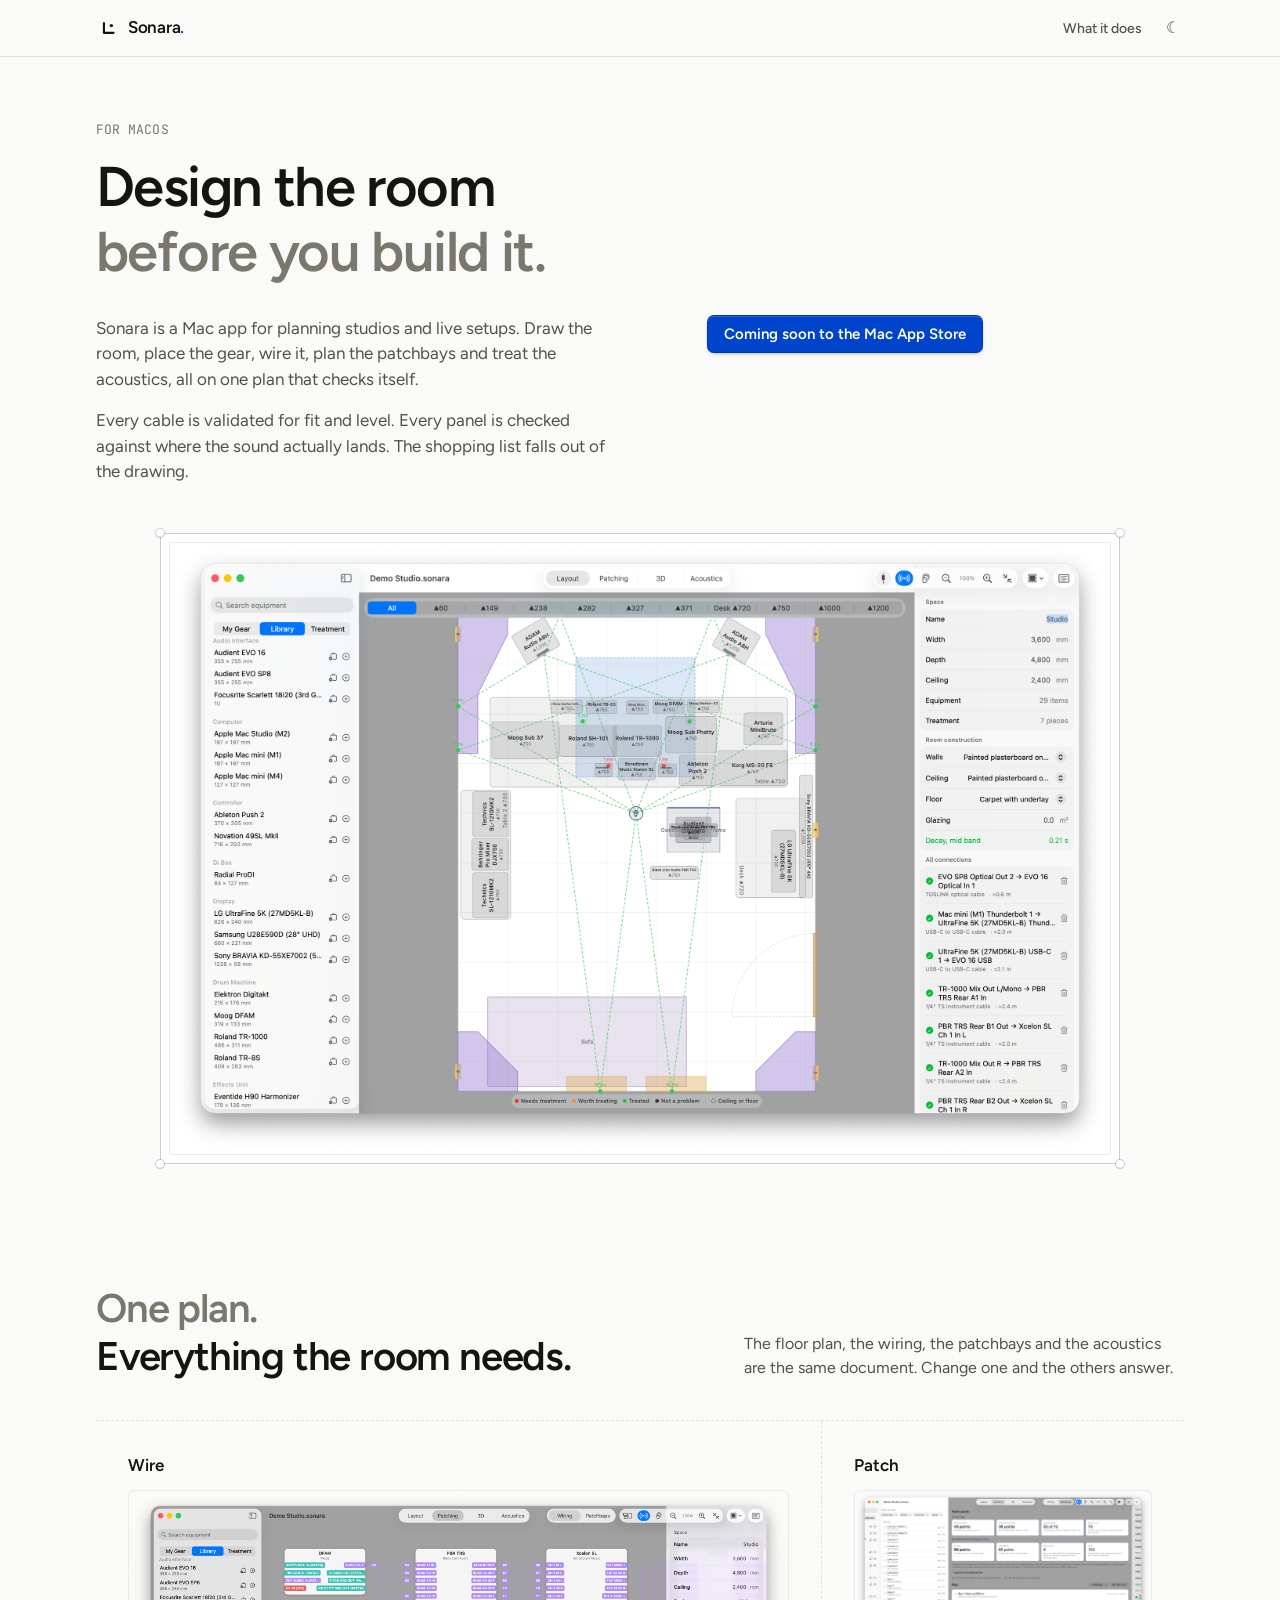
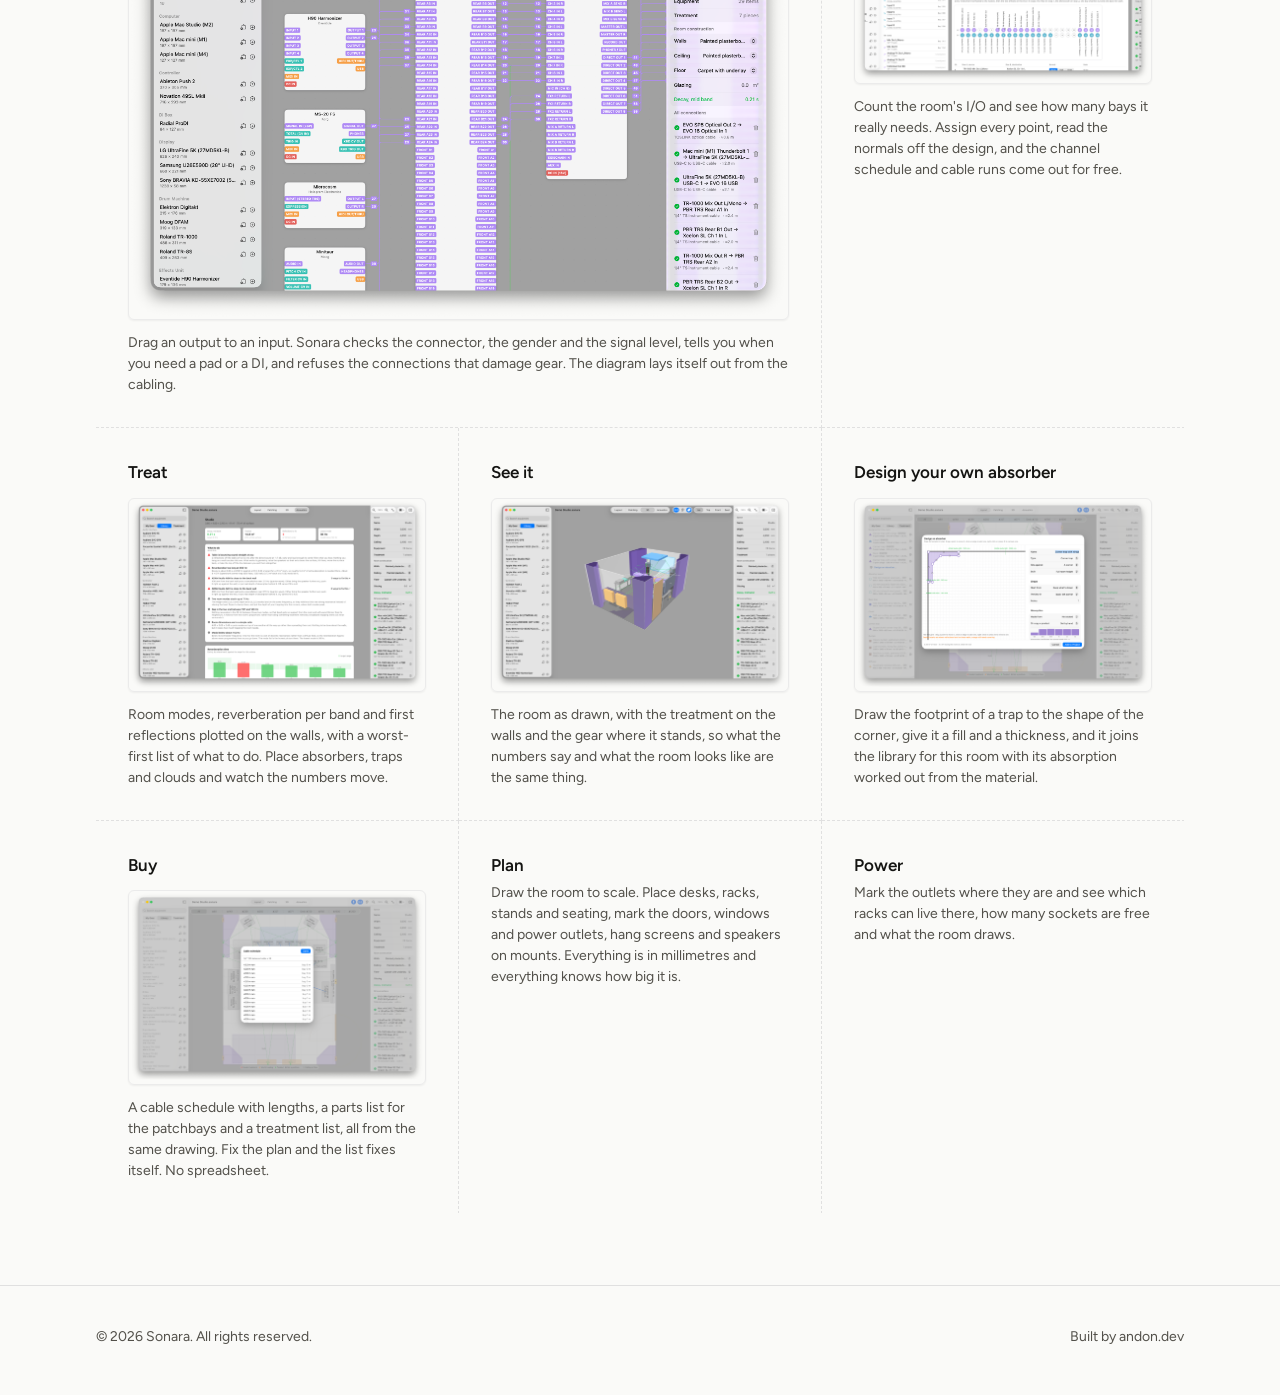
==== commit 5f17884f: "Publish site (489381f)" ====
--- a/index.html
+++ b/index.html
@@ -43,9 +43,7 @@
             <p class="sub">Every cable is validated for fit and level. Every panel is checked against where the sound actually lands. The shopping list falls out of the drawing.</p>
           </div>
           <div class="hero-actions">
-            <span class="soon mono-xs">Coming to the Mac App Store</span>
-            <hr class="hero-divider" />
-            <p class="hero-note">Native Swift, no web views. Built for macOS 15 and later. Your projects are files you own.</p>
+            <span class="button button--thick button--static">Coming soon to the Mac App Store</span>
           </div>
         </div>
         <div class="hero-shot lined">
@@ -125,9 +123,9 @@
 
   <footer>
     <div class="wrap foot">
-      <div>© 2026 Andrew Waters. Sonara is coming to the Mac App Store.</div>
+      <div>© 2026 Sonara. All rights reserved.</div>
       <div>
-        <a href="https://orchard.andon.dev">Orchard, by the same author</a>
+        <a href="https://andon.dev">Built by andon.dev</a>
       </div>
     </div>
   </footer>
--- a/style.css
+++ b/style.css
@@ -1,6 +1,6 @@
 /* Sonara site design system.
    Adapted from orchard.andon.dev: a warm, light, mono-accented language,
-   Figtree for text, JetBrains Mono for eyebrows and badges, one hue (copper)
+   Figtree for text, JetBrains Mono for eyebrows and badges, one hue (blue)
    and corner-dotted "blueprint" containers, which suit a plan-drawing app. */
 
 :root {
@@ -22,8 +22,8 @@
   --bg-3: #ebebeb;
   --bg-contrast: #141412;
 
-  --primary-bg: #a8461c;
-  --primary-bg-hover: #87381a;
+  --primary-bg: #0044cc;
+  --primary-bg-hover: #0036a3;
 
   --neutral-fg-1: #141412;
   --neutral-fg-2: #52504a;
@@ -33,9 +33,9 @@
   --neutral-outline-2: #e0e0e0;
   --neutral-outline-3: #ccc;
 
-  --primary-fg: #a8461c;
-  --primary-badge-bg: #f7e9e2;
-  --primary-badge-outline: #ecd0c2;
+  --primary-fg: #0044cc;
+  --primary-badge-bg: #e5ecfa;
+  --primary-badge-outline: #ccdaf5;
 
   --color-success: #006633;
   --color-success-outline: #cce6d9;
@@ -45,7 +45,7 @@
   --color-warning-outline: #ffe066;
   --color-warning-surface: #fff5cc;
 
-  --primary-surface: #fbf5f1;
+  --primary-surface: #f4f7fd;
   --header-bg: rgba(250, 250, 248, 0.9);
   color-scheme: light;
 
@@ -94,9 +94,9 @@
   --neutral-outline-2: #353533;
   --neutral-outline-3: #52504a;
 
-  --primary-fg: #e6a88c;
-  --primary-badge-bg: #3a1a0d;
-  --primary-badge-outline: #87381a;
+  --primary-fg: #99b4eb;
+  --primary-badge-bg: #001b52;
+  --primary-badge-outline: #0036a3;
 
   --color-success: #99ccb3;
   --color-success-outline: #006633;
@@ -106,7 +106,7 @@
   --color-warning-outline: #665200;
   --color-warning-surface: #332900;
 
-  --primary-surface: #221712;
+  --primary-surface: #10182b;
   --header-bg: rgba(20, 20, 18, 0.88);
   color-scheme: dark;
 
@@ -539,7 +539,9 @@
   color: var(--primary-fg); font-size: 12px;
 }
 .soon::before { content: ""; width: 8px; height: 8px; border-radius: 50%; background: currentColor; }
-.hero-note { margin: 0; color: var(--neutral-fg-3); font-size: 14px; max-width: 360px; }
+/* A button that is a statement rather than an action: no hover, no hand cursor. */
+.button--static { cursor: default; }
+.button--static:hover { background-color: var(--primary-bg); }
 .hero-shot.plan-shot { padding: var(--s6); }
 
 /* The hero plan is an inline SVG so it follows the theme. */
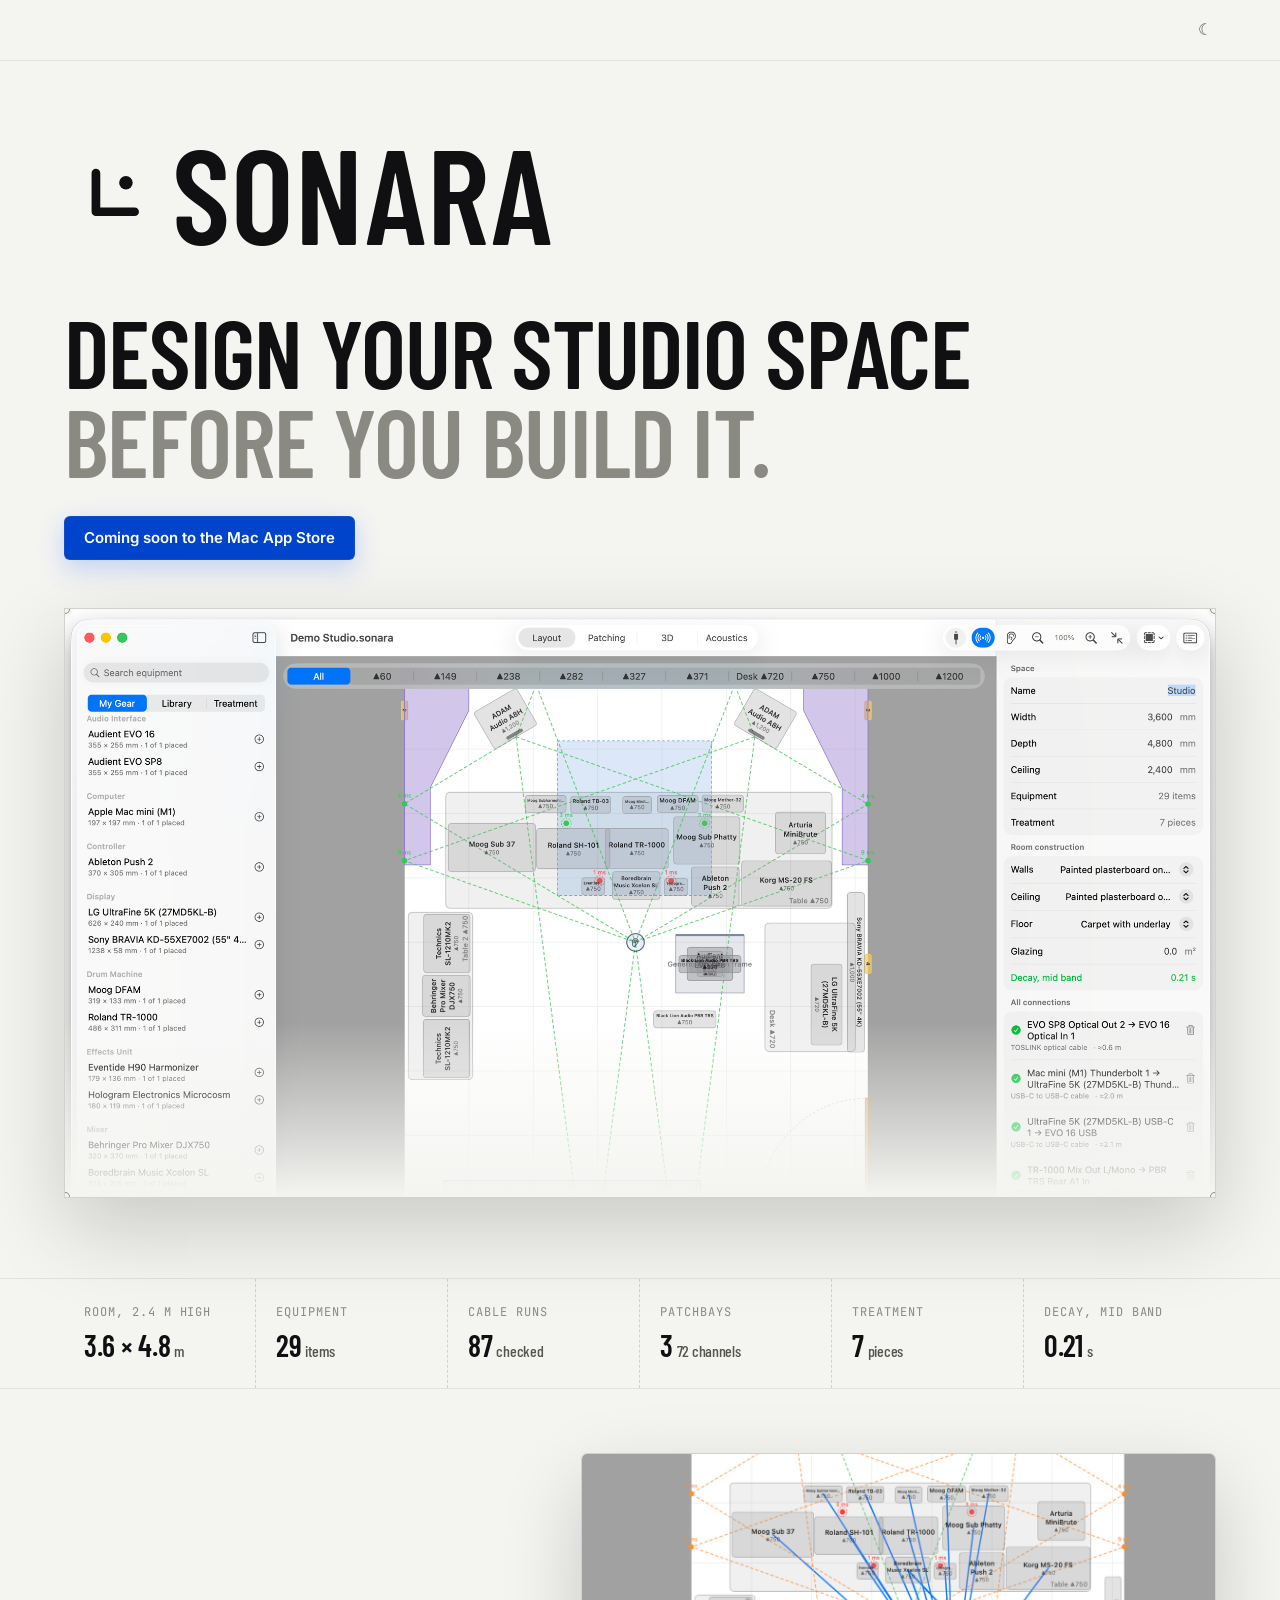
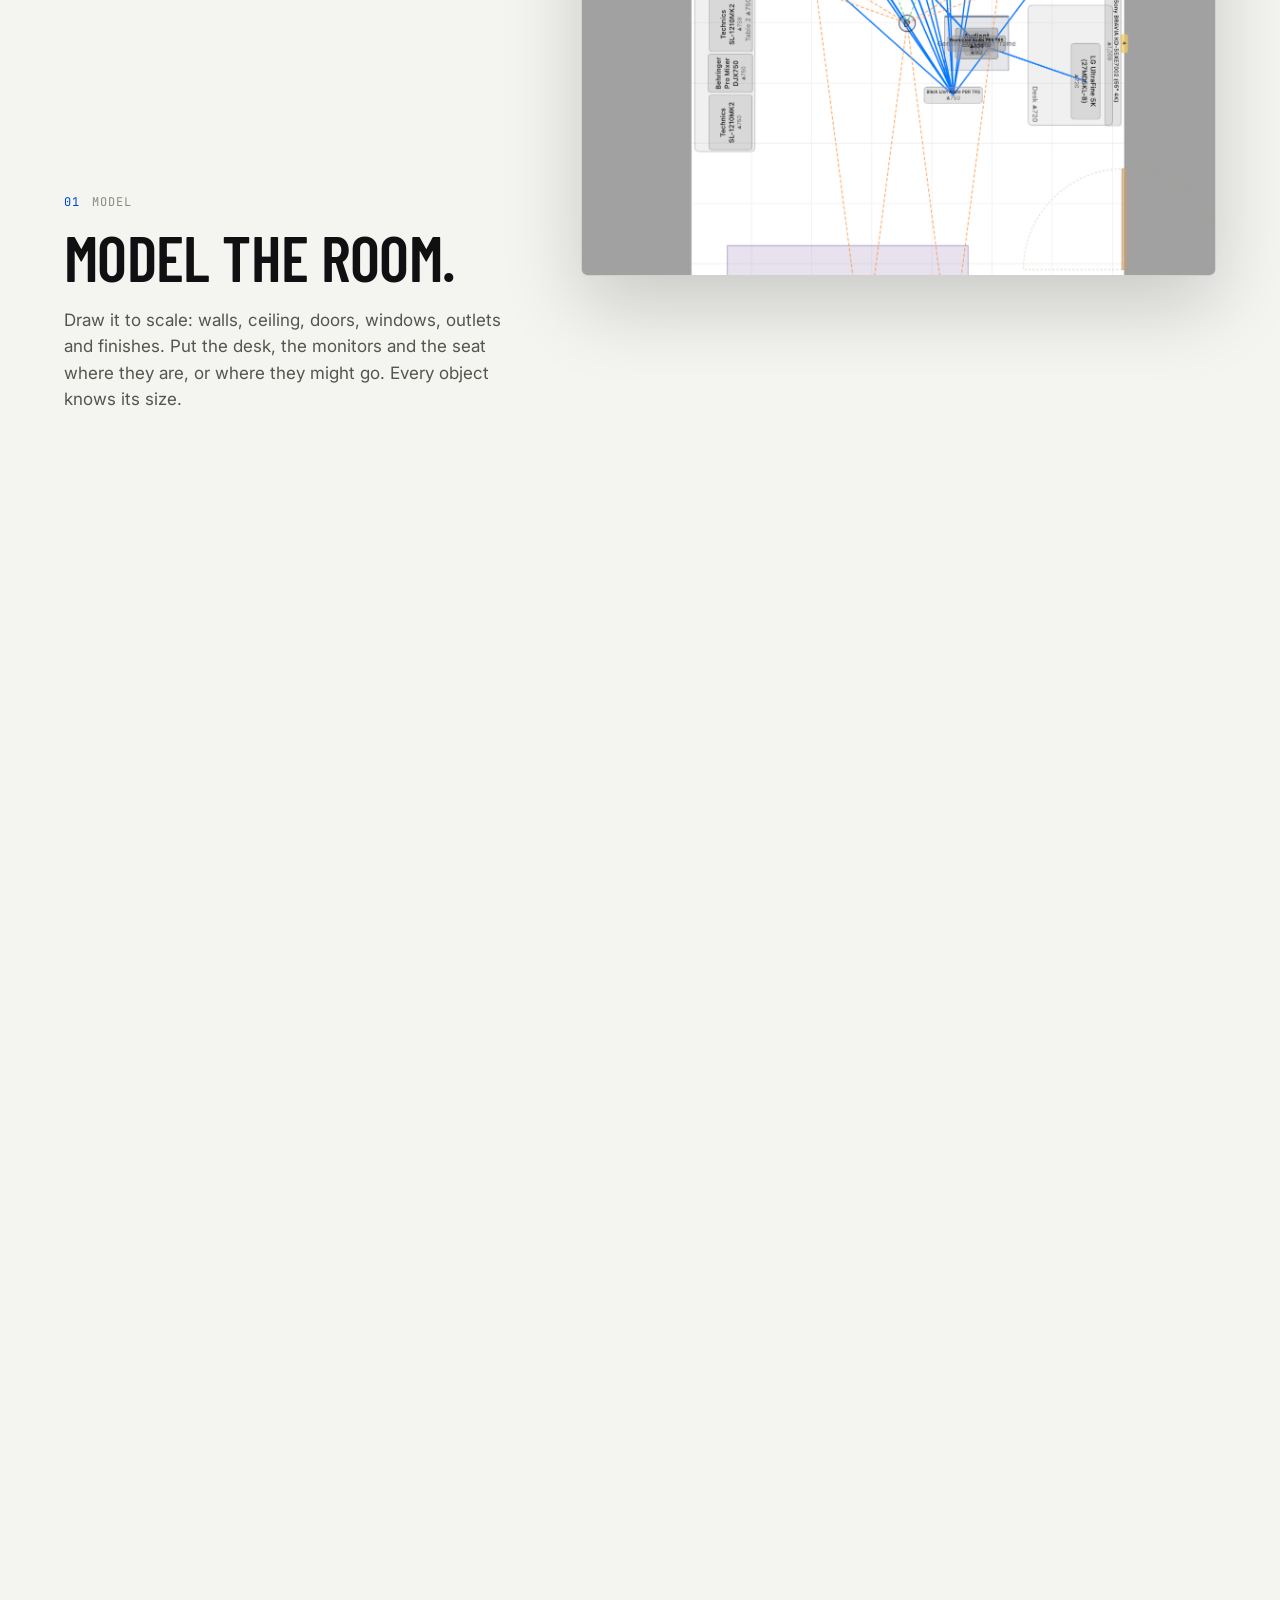
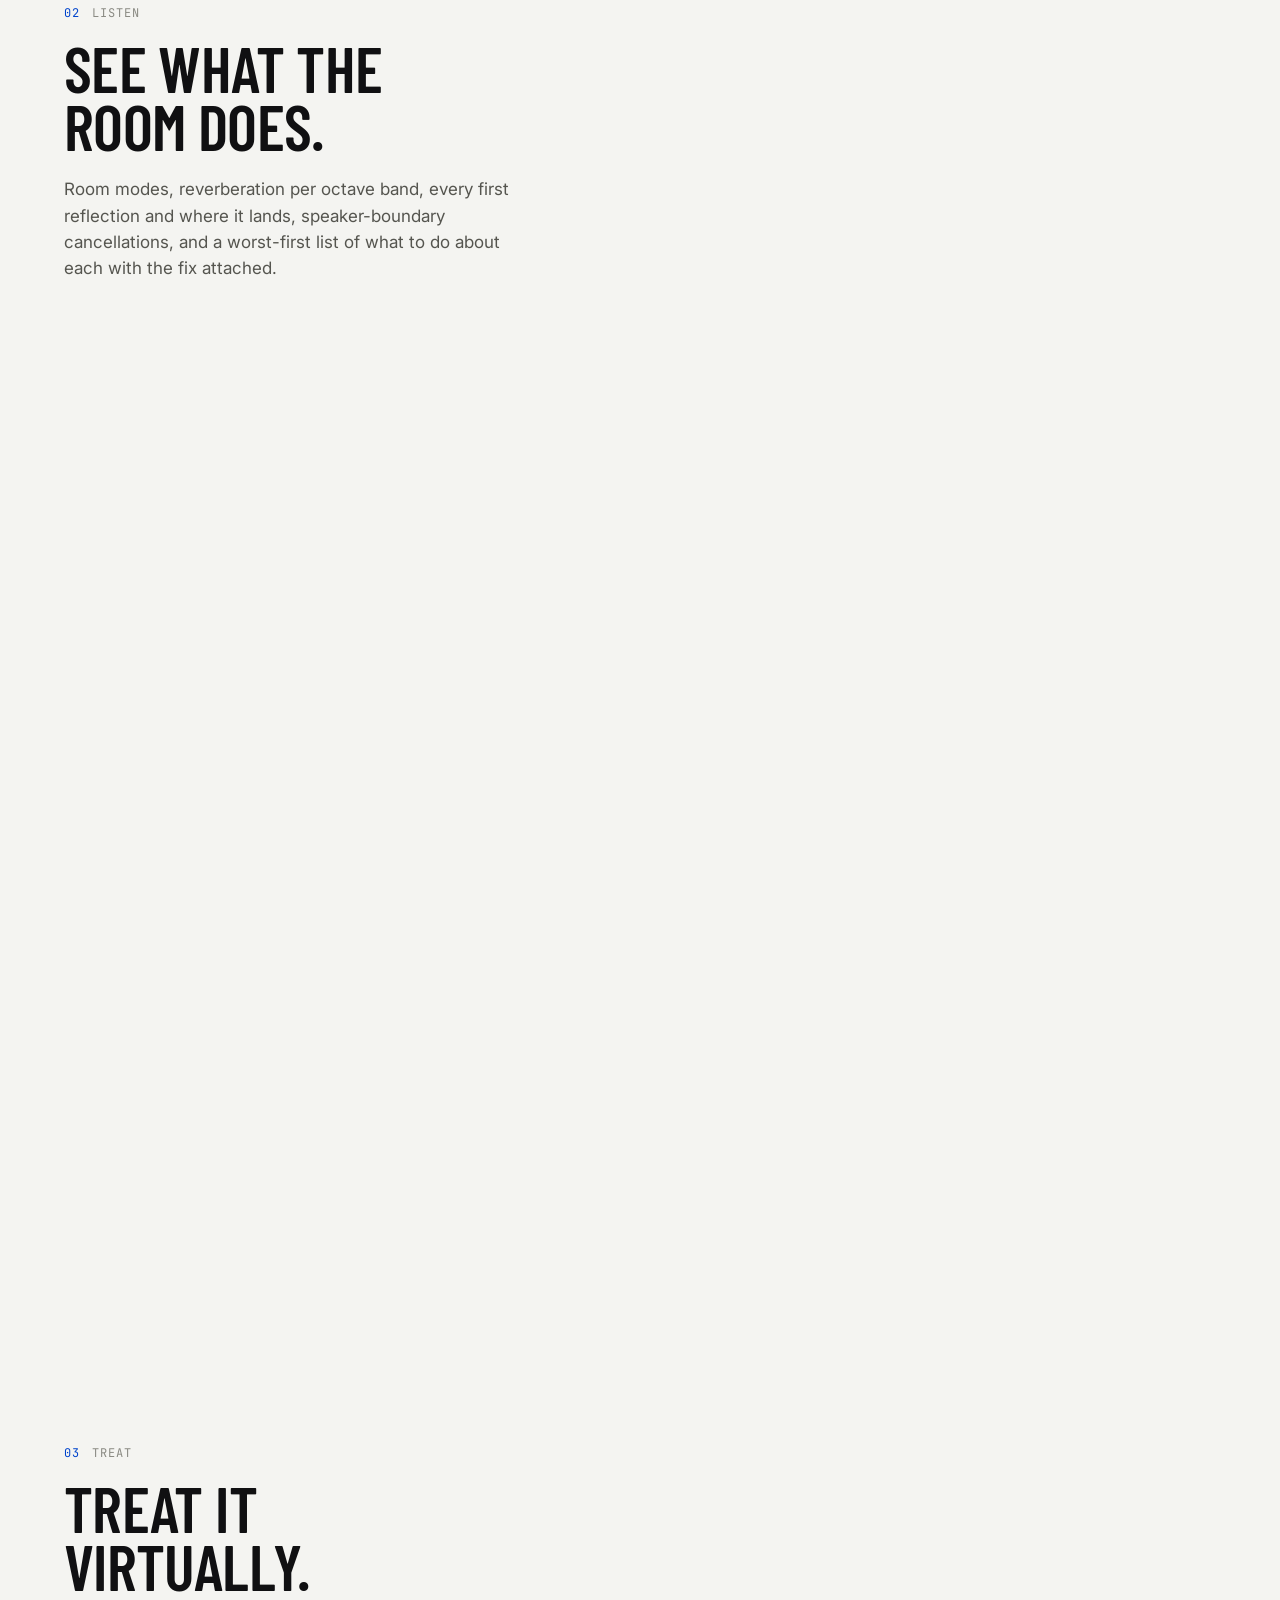
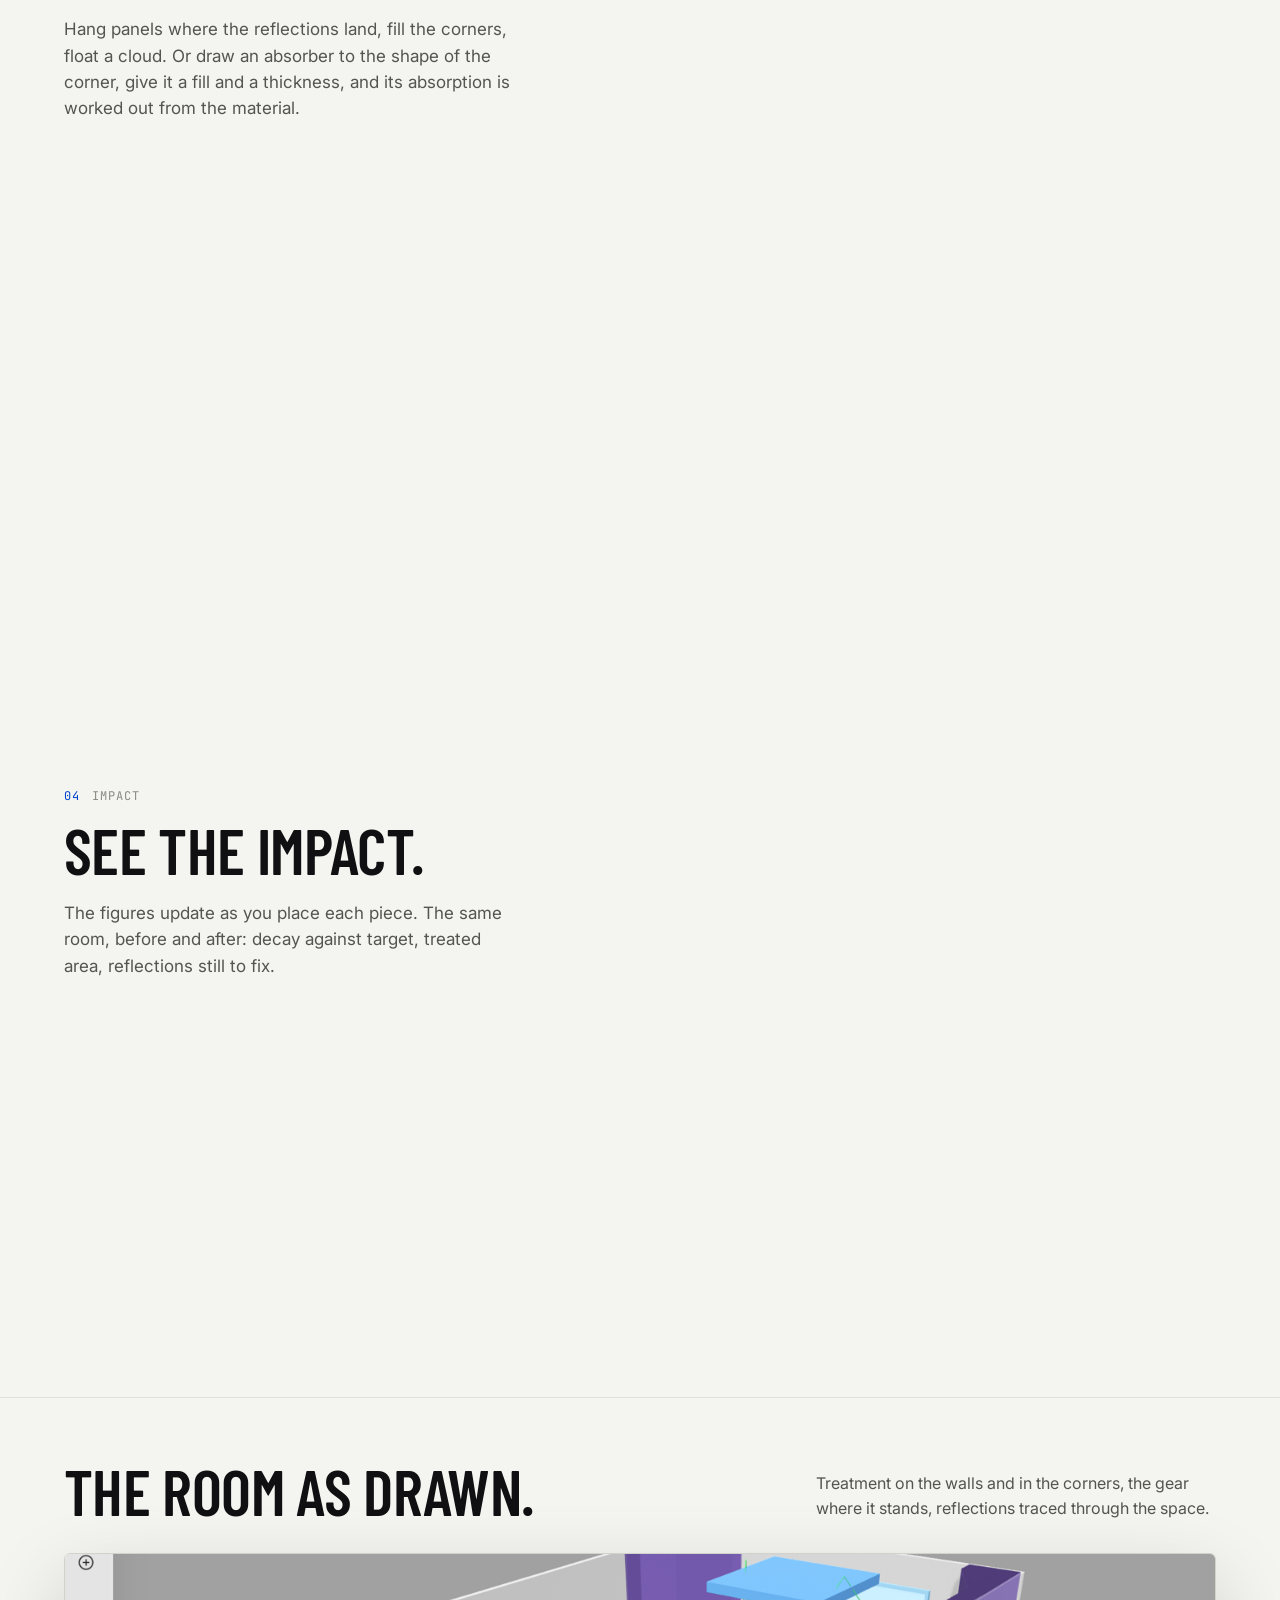
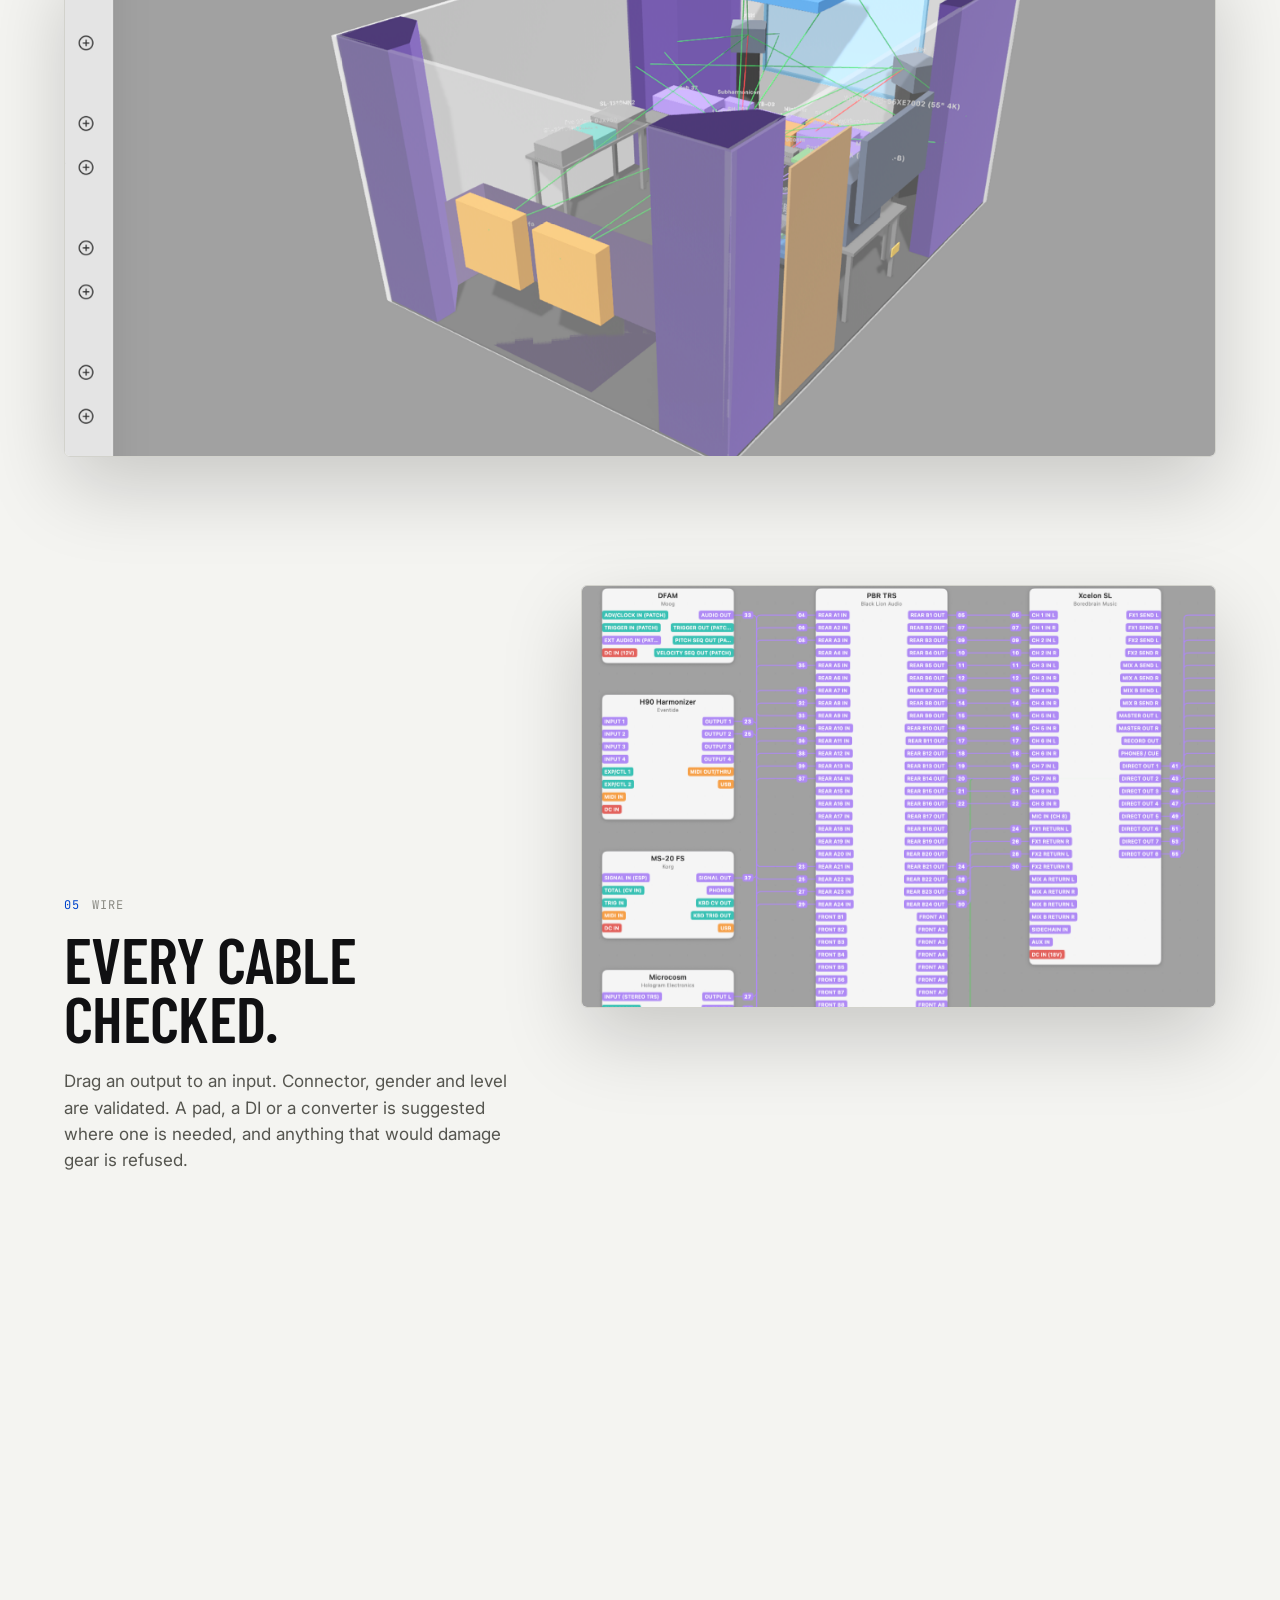
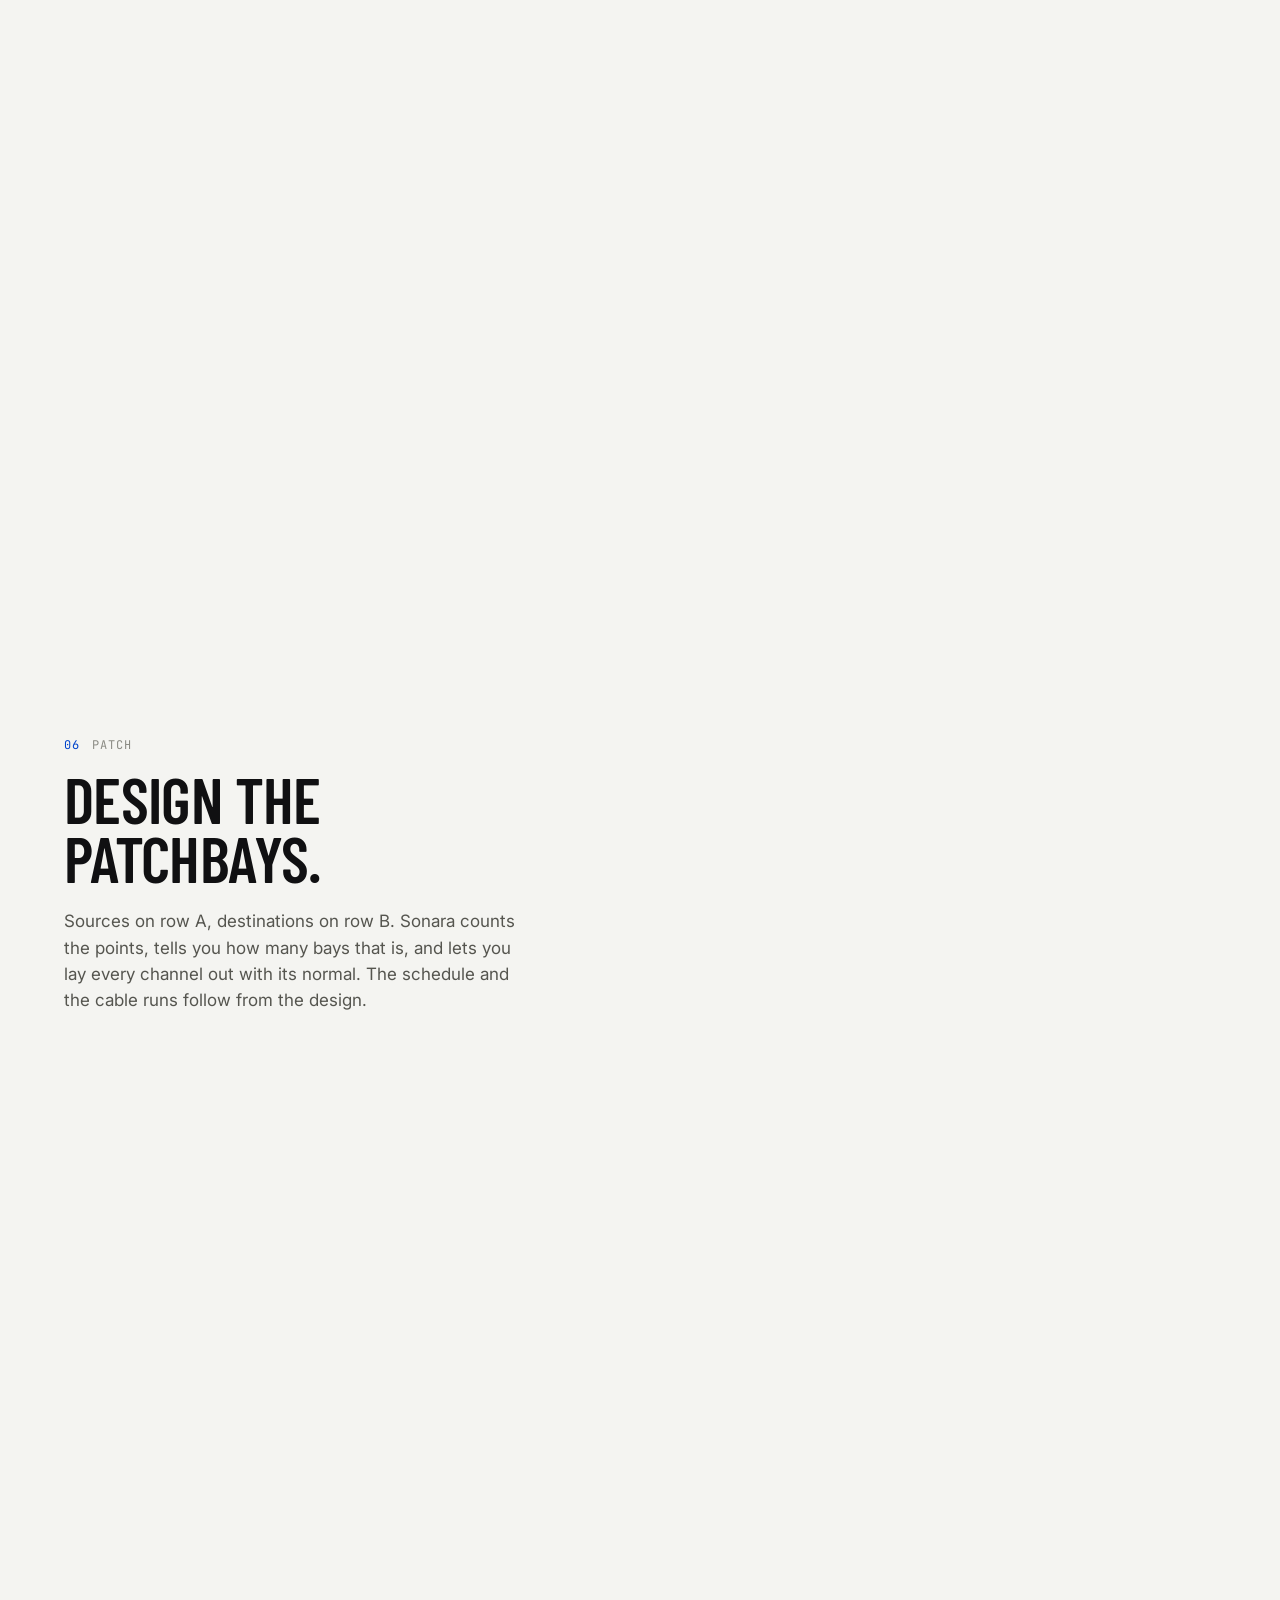
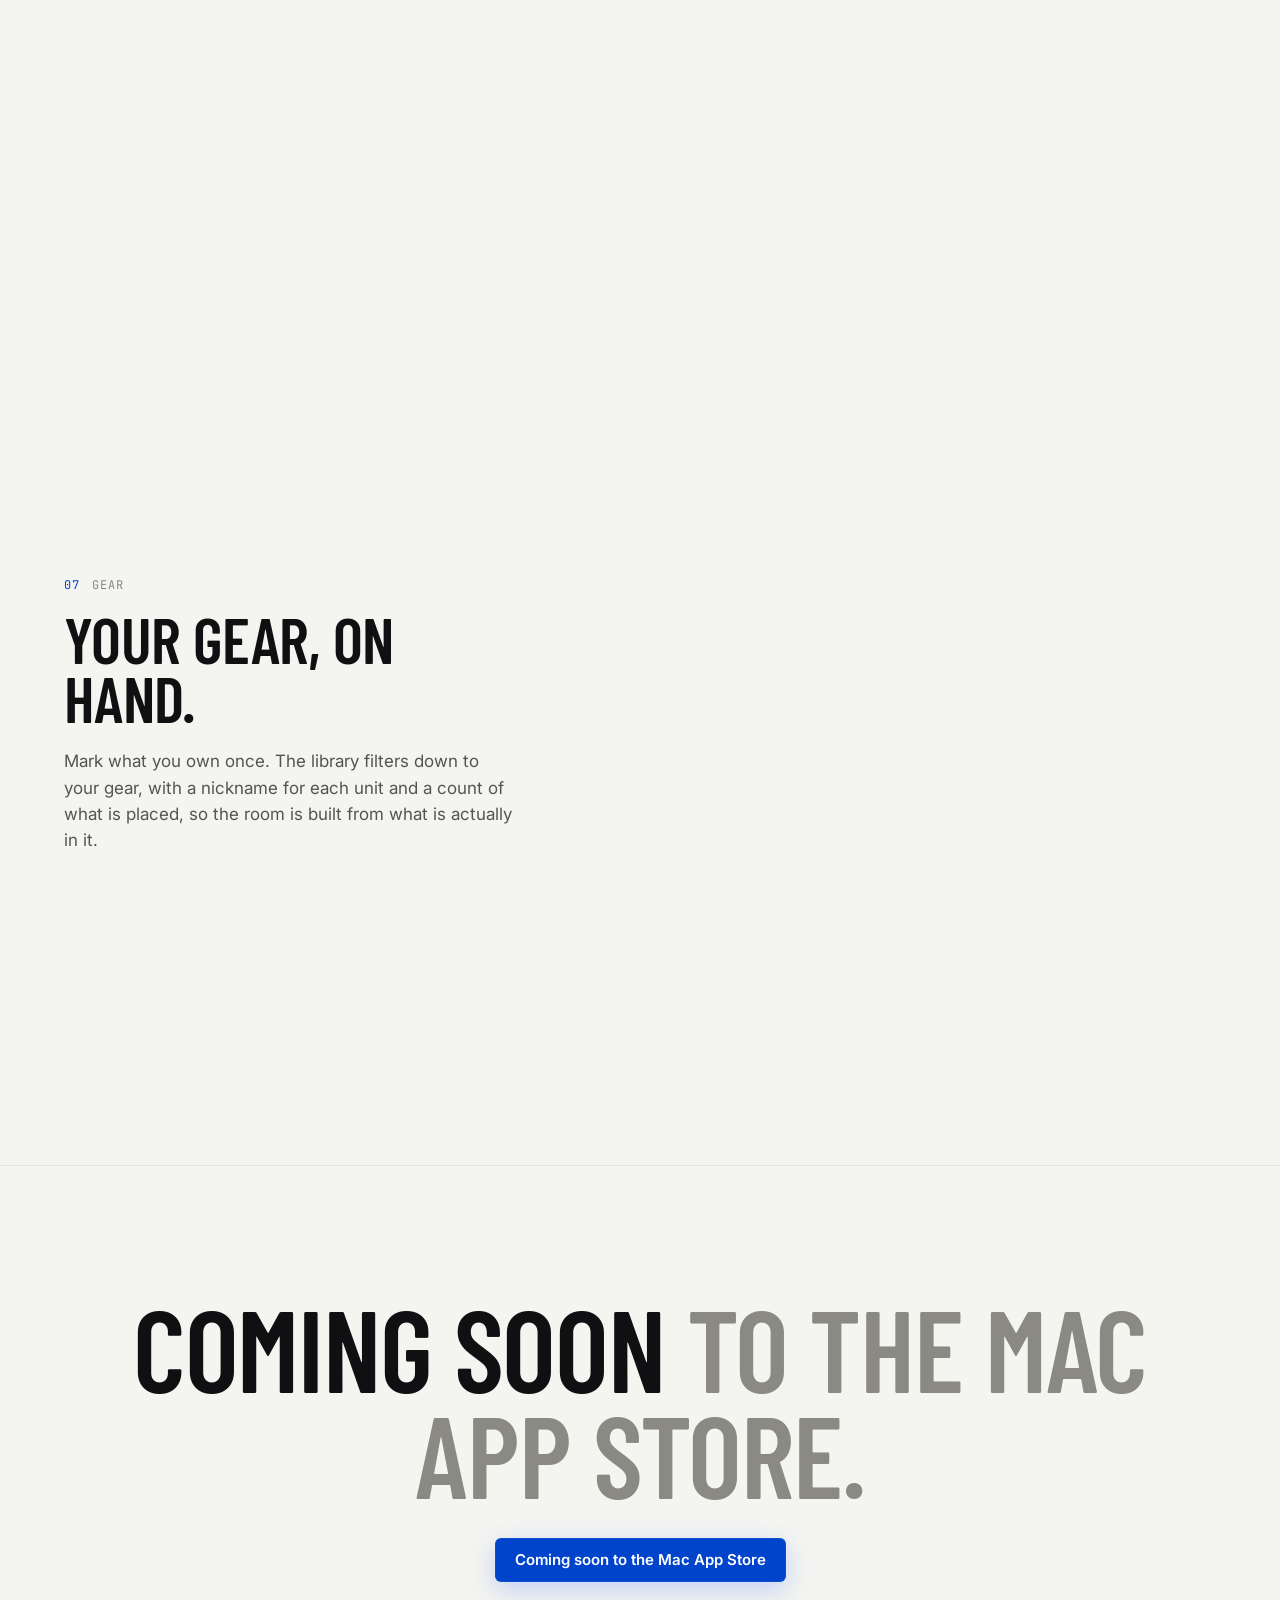
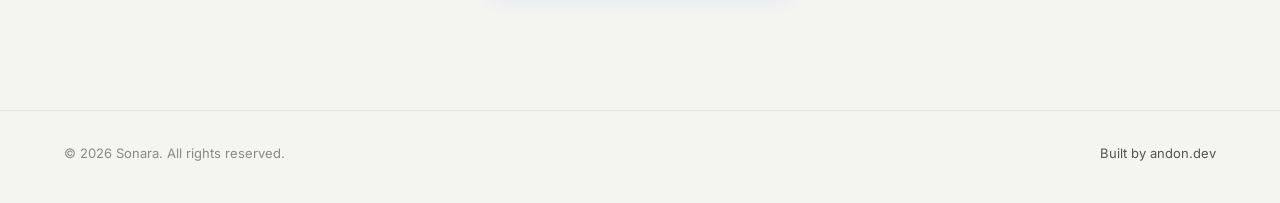
==== commit b2876b2e: "Publish site (5dc1990)" ====
--- a/index.html
+++ b/index.html
@@ -6,16 +6,16 @@
   <title>Sonara - design the room before you build it</title>
   <meta name="description" content="Sonara is a Mac app for planning studios and live setups: draw the room, place the gear, wire it, plan the patchbays and treat the acoustics, all on one plan that checks itself." />
   <meta property="og:title" content="Sonara - design the room before you build it" />
-  <meta property="og:description" content="A Mac app for planning studios and live setups. Coming to the Mac App Store." />
+  <meta property="og:description" content="A Mac app for planning studios and live setups. Coming soon to the Mac App Store." />
   <meta property="og:image" content="https://sonara.andon.dev/assets/screens/layout.png" />
   <meta property="og:url" content="https://sonara.andon.dev/" />
   <meta name="twitter:card" content="summary_large_image" />
   <link rel="icon" type="image/png" href="assets/icon-256.png" />
   <link rel="apple-touch-icon" href="assets/icon-256.png" />
-  <script>(function(){var t;try{t=localStorage.getItem('theme')}catch(e){}if(!t&&window.matchMedia&&matchMedia('(prefers-color-scheme: dark)').matches)t='dark';if(t==='dark')document.documentElement.setAttribute('data-theme','dark');})();</script>
+  <script>(function(){var t;try{t=localStorage.getItem('theme')}catch(e){}if(!t)t=(window.matchMedia&&matchMedia('(prefers-color-scheme: light)').matches)?'light':'dark';document.documentElement.setAttribute('data-theme',t);})();</script>
   <link rel="preconnect" href="https://fonts.googleapis.com" />
   <link rel="preconnect" href="https://fonts.gstatic.com" crossorigin />
-  <link href="https://fonts.googleapis.com/css2?family=Figtree:wght@400;500;600&family=JetBrains+Mono&display=swap" rel="stylesheet" />
+  <link href="https://fonts.googleapis.com/css2?family=Barlow+Condensed:wght@600;700&family=Inter:wght@400;500;600&family=JetBrains+Mono&display=swap" rel="stylesheet" />
   <link rel="stylesheet" href="style.css" />
 </head>
 <body id="top">
@@ -23,10 +23,9 @@
     <div class="wrap nav">
       <a href="#top" class="brand" aria-label="Sonara">
         <svg viewBox="0 0 100 100" aria-hidden="true"><path d="M33 30 V70 H73" fill="none" stroke="currentColor" stroke-width="9" stroke-linecap="round" stroke-linejoin="round"/><circle cx="64" cy="40" r="7" fill="currentColor"/></svg>
-        <span class="name">Sonara<i>.</i></span>
+        <span class="name">Sonara</span>
       </a>
       <nav class="nav-links">
-        <a class="nav-link" href="#features">What it does</a>
         <button id="theme-toggle" class="theme-btn" aria-label="Toggle dark and light theme">☀︎</button>
       </nav>
     </div>
@@ -35,88 +34,137 @@
   <main>
     <section class="hero">
       <div class="wrap">
-        <p class="eyebrow mono-xs" style="text-align:left">For macOS</p>
-        <h1 class="hero-title">Design the room<br /><em>before you build it.</em></h1>
-        <div class="hero-split">
-          <div class="hero-copy">
-            <p class="sub">Sonara is a Mac app for planning studios and live setups. Draw the room, place the gear, wire it, plan the patchbays and treat the acoustics, all on one plan that checks itself.</p>
-            <p class="sub">Every cable is validated for fit and level. Every panel is checked against where the sound actually lands. The shopping list falls out of the drawing.</p>
-          </div>
-          <div class="hero-actions">
-            <span class="button button--thick button--static">Coming soon to the Mac App Store</span>
+        <div class="masthead">
+          <div class="wordmark display" id="wordmark" aria-hidden="true">
+            <svg viewBox="0 0 100 100"><path d="M33 30 V70 H73" fill="none" stroke="currentColor" stroke-width="9" stroke-linecap="round" stroke-linejoin="round"/><circle cx="64" cy="40" r="7" fill="currentColor"/></svg>
+            Sonara
           </div>
         </div>
-        <div class="hero-shot lined">
+        <h1 class="display">Design your studio space <em>before you build it.</em></h1>
+        <div class="hero-row">
+          <span class="button button--static">Coming soon to the Mac App Store</span>
+        </div>
+        <div class="hero-shot">
           <span class="dot dot--tl"></span><span class="dot dot--tr"></span><span class="dot dot--bl"></span><span class="dot dot--br"></span>
           <img class="zoomable" src="assets/screens/layout.png" data-light="assets/screens/light/layout.png" alt="The Sonara plan view: a studio drawn to scale with the gear placed, cable runs shown, first reflections traced from each monitor to the walls, and the inspector listing every connection" />
         </div>
       </div>
     </section>
 
-    <section id="features">
+    <section class="spec" aria-label="The demo studio in numbers">
       <div class="wrap">
-        <div class="split-header">
-          <h2><em>One plan.</em>Everything the room needs.</h2>
-          <p>The floor plan, the wiring, the patchbays and the acoustics are the same document. Change one and the others answer.</p>
+        <div class="spec-grid">
+          <div class="spec-cell"><span class="mono">Room, 2.4 m high</span><strong>3.6 × 4.8<small>m</small></strong></div>
+          <div class="spec-cell"><span class="mono">Equipment</span><strong>29<small>items</small></strong></div>
+          <div class="spec-cell"><span class="mono">Cable runs</span><strong>87<small>checked</small></strong></div>
+          <div class="spec-cell"><span class="mono">Patchbays</span><strong>3<small>72 channels</small></strong></div>
+          <div class="spec-cell"><span class="mono">Treatment</span><strong>7<small>pieces</small></strong></div>
+          <div class="spec-cell"><span class="mono">Decay, mid band</span><strong>0.21<small>s</small></strong></div>
         </div>
-        <div class="feature-frame">
-        <div class="feature-grid">
-          <div class="feature-item feature-item--wide">
-            <div class="feature-item-content">
-              <h3>Wire</h3>
-              <img class="zoomable" src="assets/screens/wiring.png" data-light="assets/screens/light/wiring.png" alt="The wiring view: gear as blocks with their ports down the sides, cables colour-coded by signal, arranged so signal flows left to right" />
-              <p>Drag an output to an input. Sonara checks the connector, the gender and the signal level, tells you when you need a pad or a DI, and refuses the connections that damage gear. The diagram lays itself out from the cabling.</p>
+      </div>
+    </section>
+
+    <section class="story" id="features">
+      <div class="wrap story-grid">
+        <div class="steps">
+          <article class="step" data-step="model">
+            <div class="step-copy">
+              <span class="mono"><b>01</b>Model</span>
+              <h2 class="display">Model the room.</h2>
+              <p>Draw it to scale: walls, ceiling, doors, windows, outlets and finishes. Put the desk, the monitors and the seat where they are, or where they might go. Every object knows its size.</p>
             </div>
-          </div>
-          <div class="feature-item">
-            <div class="feature-item-content">
-              <h3>Patch</h3>
-              <img class="zoomable" src="assets/screens/patchbays.png" data-light="assets/screens/light/patchbays.png" alt="The patchbay designer: the room's sources and destinations counted, the number of bays needed, and every channel assigned with its normal shown" />
-              <p>Count the room's I/O and see how many bays it really needs. Assign every point, read the normals off the design, and the channel schedule and cable runs come out for free.</p>
+            <div class="step-media"><div class="crop" style="--zoom: 1.8; --x: -40%; --y: -41%"><img class="zoomable" src="assets/screens/layout-untreated.png" data-light="assets/screens/light/layout-untreated.png" alt="The plan view of an untreated room: monitors aimed at the listening position, first reflections traced to the walls and marked as still needing treatment" /></div></div>
+          </article>
+          <article class="step step--long" data-step="listen">
+            <div class="step-copy">
+              <span class="mono"><b>02</b>Listen</span>
+              <h2 class="display">See what the room does.</h2>
+              <p>Room modes, reverberation per octave band, every first reflection and where it lands, speaker-boundary cancellations, and a worst-first list of what to do about each with the fix attached.</p>
             </div>
-          </div>
-          <div class="feature-item">
-            <div class="feature-item-content">
-              <h3>Treat</h3>
-              <img class="zoomable" src="assets/screens/acoustics.png" data-light="assets/screens/light/acoustics.png" alt="The acoustics view: decay time per octave band against target, room modes, reflections to fix, and a worst-first list of what to do about them" />
-              <p>Room modes, reverberation per band and first reflections plotted on the walls, with a worst-first list of what to do. Place absorbers, traps and clouds and watch the numbers move.</p>
+            <div class="step-media"><div class="tall"><img src="assets/screens/acoustics-full.png" data-light="assets/screens/light/acoustics-full.png" alt="The complete acoustics report: headline figures, what to do, reverberation time by band, early reflections, speaker aim, boundary cancellations, room modes and the treatment in the room" /><span class="mono tall-hint">Scroll</span></div></div>
+          </article>
+          <article class="step" data-step="treat">
+            <div class="step-copy">
+              <span class="mono"><b>03</b>Treat</span>
+              <h2 class="display">Treat it virtually.</h2>
+              <p>Hang panels where the reflections land, fill the corners, float a cloud. Or draw an absorber to the shape of the corner, give it a fill and a thickness, and its absorption is worked out from the material.</p>
             </div>
-          </div>
-          <div class="feature-item">
-            <div class="feature-item-content">
-              <h3>See it</h3>
-              <img class="zoomable" src="assets/screens/room-3d.png" data-light="assets/screens/light/room-3d.png" alt="The 3D room view: the room as drawn, treatment on the walls and in the corners, the gear where it stands, reflections traced through the space" />
-              <p>The room as drawn, with the treatment on the walls and the gear where it stands, so what the numbers say and what the room looks like are the same thing.</p>
+            <div class="step-media"><div class="crop" style="--zoom: 1.4; --x: -18%; --y: -20%"><img class="zoomable" src="assets/screens/absorber-designer.png" data-light="assets/screens/light/absorber-designer.png" alt="The absorber designer: a winged corner trap drawn against two walls with the room's reflection points marked" /></div></div>
+          </article>
+          <article class="step" data-step="impact">
+            <div class="step-copy">
+              <span class="mono"><b>04</b>Impact</span>
+              <h2 class="display">See the impact.</h2>
+              <p>The figures update as you place each piece. The same room, before and after: decay against target, treated area, reflections still to fix.</p>
             </div>
-          </div>
-          <div class="feature-item">
-            <div class="feature-item-content">
-              <h3>Design your own absorber</h3>
-              <img class="zoomable" src="assets/screens/absorber-designer.png" data-light="assets/screens/light/absorber-designer.png" alt="The absorber designer: a corner trap footprint drawn against the two walls it sits in, with the room's reflection points marked so a wing can reach one" />
-              <p>Draw the footprint of a trap to the shape of the corner, give it a fill and a thickness, and it joins the library for this room with its absorption worked out from the material.</p>
-            </div>
-          </div>
-          <div class="feature-item">
-            <div class="feature-item-content">
-              <h3>Buy</h3>
-              <img class="zoomable" src="assets/screens/cable-schedule.png" data-light="assets/screens/light/cable-schedule.png" alt="The cable schedule: every run grouped by cable type with its estimated length, ready to order" />
-              <p>A cable schedule with lengths, a parts list for the patchbays and a treatment list, all from the same drawing. Fix the plan and the list fixes itself. No spreadsheet.</p>
-            </div>
-          </div>
-          <div class="feature-item">
-            <div class="feature-item-content">
-              <h3>Plan</h3>
-              <p>Draw the room to scale. Place desks, racks, stands and seating, mark the doors, windows and power outlets, hang screens and speakers on mounts. Everything is in millimetres and everything knows how big it is.</p>
-            </div>
-          </div>
-          <div class="feature-item">
-            <div class="feature-item-content">
-              <h3>Power</h3>
-              <p>Mark the outlets where they are and see which racks can live there, how many sockets are free and what the room draws.</p>
-            </div>
+            <div class="step-media"><div class="compare"><div class="crop crop--wide" style="--zoom: 2.1; --x: -55%; --y: -50%"><span class="mono crop-label">Before</span><img class="zoomable" src="assets/screens/acoustics-untreated.png" data-light="assets/screens/light/acoustics-untreated.png" alt="The acoustics headline figures for the untreated room: decay 0.51 seconds against a 0.19 second target, nothing treated, ten reflections to fix" /></div><div class="crop crop--wide" style="--zoom: 2.1; --x: -55%; --y: -50%"><span class="mono crop-label">After</span><img class="zoomable" src="assets/screens/acoustics.png" data-light="assets/screens/light/acoustics.png" alt="The same figures with seven pieces of treatment placed: decay 0.21 seconds, 14.8 square metres treated, two reflections to fix" /></div></div></div>
+          </article>
+        </div>
+        <div class="stage" aria-hidden="true">
+          <div class="stage-frame">
+        <div class="layer" data-layer="model"><div class="crop" style="--zoom: 1.8; --x: -40%; --y: -41%"><img class="zoomable" src="assets/screens/layout-untreated.png" data-light="assets/screens/light/layout-untreated.png" alt="The plan view of an untreated room: monitors aimed at the listening position, first reflections traced to the walls and marked as still needing treatment" /></div></div>
+        <div class="layer layer--tall" data-layer="listen"><img class="pan" src="assets/screens/acoustics-full.png" data-light="assets/screens/light/acoustics-full.png" alt="The complete acoustics report: headline figures, what to do, reverberation time by band, early reflections, speaker aim, boundary cancellations, room modes and the treatment in the room" /></div>
+        <div class="layer" data-layer="treat"><div class="crop" style="--zoom: 1.4; --x: -18%; --y: -20%"><img class="zoomable" src="assets/screens/absorber-designer.png" data-light="assets/screens/light/absorber-designer.png" alt="The absorber designer: a winged corner trap drawn against two walls with the room's reflection points marked" /></div></div>
+        <div class="layer layer--compare" data-layer="impact"><div class="compare"><div class="crop crop--wide" style="--zoom: 2.1; --x: -55%; --y: -50%"><span class="mono crop-label">Before</span><img class="zoomable" src="assets/screens/acoustics-untreated.png" data-light="assets/screens/light/acoustics-untreated.png" alt="The acoustics headline figures for the untreated room: decay 0.51 seconds against a 0.19 second target, nothing treated, ten reflections to fix" /></div><div class="crop crop--wide" style="--zoom: 2.1; --x: -55%; --y: -50%"><span class="mono crop-label">After</span><img class="zoomable" src="assets/screens/acoustics.png" data-light="assets/screens/light/acoustics.png" alt="The same figures with seven pieces of treatment placed: decay 0.21 seconds, 14.8 square metres treated, two reflections to fix" /></div></div></div>
           </div>
         </div>
+      </div>
+    </section>
+
+    <div class="breaker">
+      <div class="wrap">
+        <div class="breaker-head">
+          <h2 class="display">The room as drawn.</h2>
+          <p>Treatment on the walls and in the corners, the gear where it stands, reflections traced through the space.</p>
         </div>
+        <div class="crop" style="--zoom: 1.7; --x: -30%; --y: -70%">
+          <img class="zoomable" src="assets/screens/room-3d.png" data-light="assets/screens/light/room-3d.png" alt="The 3D view of the room with corner traps, wall panels, a ceiling cloud and the equipment in place" />
+        </div>
+      </div>
+    </div>
+
+    <section class="story" id="configure">
+      <div class="wrap story-grid">
+        <div class="steps">
+          <article class="step" data-step="wire">
+            <div class="step-copy">
+              <span class="mono"><b>05</b>Wire</span>
+              <h2 class="display">Every cable checked.</h2>
+              <p>Drag an output to an input. Connector, gender and level are validated. A pad, a DI or a converter is suggested where one is needed, and anything that would damage gear is refused.</p>
+            </div>
+            <div class="step-media"><div class="crop" style="--zoom: 1.7; --x: -37%; --y: -25%"><img class="zoomable" src="assets/screens/wiring.png" data-light="assets/screens/light/wiring.png" alt="The wiring view: gear as blocks with port chips down their sides, cables colour-coded by signal and numbered at both ends" /></div></div>
+          </article>
+          <article class="step step--long" data-step="patch">
+            <div class="step-copy">
+              <span class="mono"><b>06</b>Patch</span>
+              <h2 class="display">Design the patchbays.</h2>
+              <p>Sources on row A, destinations on row B. Sonara counts the points, tells you how many bays that is, and lets you lay every channel out with its normal. The schedule and the cable runs follow from the design.</p>
+            </div>
+            <div class="step-media"><div class="tall"><img src="assets/screens/patchbays-full.png" data-light="assets/screens/light/patchbays-full.png" alt="The complete patchbay designer: the point count, three bays each with its 24 channels drawn as a strip, and the channel schedule with the normal for every pair" /><span class="mono tall-hint">Scroll</span></div></div>
+          </article>
+          <article class="step" data-step="gear">
+            <div class="step-copy">
+              <span class="mono"><b>07</b>Gear</span>
+              <h2 class="display">Your gear, on hand.</h2>
+              <p>Mark what you own once. The library filters down to your gear, with a nickname for each unit and a count of what is placed, so the room is built from what is actually in it.</p>
+            </div>
+            <div class="step-media"><div class="crop" style="--zoom: 2.4; --x: -2%; --y: -12%"><img class="zoomable" src="assets/screens/inventory.png" data-light="assets/screens/light/inventory.png" alt="The My Gear inventory in the sidebar: each owned model with its size, nickname and how many are placed" /></div></div>
+          </article>
+        </div>
+        <div class="stage" aria-hidden="true">
+          <div class="stage-frame">
+        <div class="layer" data-layer="wire"><div class="crop" style="--zoom: 1.7; --x: -37%; --y: -25%"><img class="zoomable" src="assets/screens/wiring.png" data-light="assets/screens/light/wiring.png" alt="The wiring view: gear as blocks with port chips down their sides, cables colour-coded by signal and numbered at both ends" /></div></div>
+        <div class="layer layer--tall" data-layer="patch"><img class="pan" src="assets/screens/patchbays-full.png" data-light="assets/screens/light/patchbays-full.png" alt="The complete patchbay designer: the point count, three bays each with its 24 channels drawn as a strip, and the channel schedule with the normal for every pair" /></div>
+        <div class="layer" data-layer="gear"><div class="crop" style="--zoom: 2.4; --x: -2%; --y: -12%"><img class="zoomable" src="assets/screens/inventory.png" data-light="assets/screens/light/inventory.png" alt="The My Gear inventory in the sidebar: each owned model with its size, nickname and how many are placed" /></div></div>
+          </div>
+        </div>
+      </div>
+    </section>
+
+    <section class="closing">
+      <div class="wrap">
+        <h2 class="display">Coming soon <em>to the Mac App Store.</em></h2>
+        <span class="button button--static">Coming soon to the Mac App Store</span>
       </div>
     </section>
   </main>
@@ -124,9 +172,7 @@
   <footer>
     <div class="wrap foot">
       <div>© 2026 Sonara. All rights reserved.</div>
-      <div>
-        <a href="https://andon.dev">Built by andon.dev</a>
-      </div>
+      <div><a href="https://andon.dev">Built by andon.dev</a></div>
     </div>
   </footer>
 
@@ -139,5 +185,6 @@
 
   <script src="theme.js"></script>
   <script src="lightbox.js"></script>
+  <script src="story.js"></script>
 </body>
 </html>
--- a/style.css
+++ b/style.css
@@ -1,560 +1,267 @@
-/* Sonara site design system.
-   Adapted from orchard.andon.dev: a warm, light, mono-accented language,
-   Figtree for text, JetBrains Mono for eyebrows and badges, one hue (blue)
-   and corner-dotted "blueprint" containers, which suit a plan-drawing app. */
+/* Sonara site.
+   Dark first, the way the app and the studio brands are. Barlow Condensed
+   for display type, Inter for reading, JetBrains Mono for figures and
+   labels. One accent (blue), used sparingly. The corner-dotted frame is
+   kept for the hero image only, as a nod to the plan the app draws. */
 
 :root {
-  /* Spacing scale (4px base) */
   --s1: 4px; --s2: 8px; --s3: 12px; --s4: 16px; --s5: 20px; --s6: 24px;
-  --s8: 32px; --s10: 40px; --s12: 48px; --s14: 56px; --s16: 64px; --s18: 72px;
-  --radius-s: 4px;
+  --s8: 32px; --s10: 40px; --s12: 48px; --s16: 64px; --s20: 80px; --s24: 96px; --s32: 128px;
+  --max-width: 1200px;
   --radius: 6px;
-  --radius-xl: 10px;
-  --max-width: 1128px;
-  --doc-width: 760px;
-
-  /* Warm light palette */
-  --tan-bg: #fafaf8;
-  --bg-0: #fff;
-  --bg-0-hover: #f5f5f5;
-  --bg-1: #fafafa;
-  --bg-2: #f5f5f5;
-  --bg-3: #ebebeb;
-  --bg-contrast: #141412;
-
-  --primary-bg: #0044cc;
-  --primary-bg-hover: #0036a3;
-
-  --neutral-fg-1: #141412;
-  --neutral-fg-2: #52504a;
-  --neutral-fg-3: #7a786e;
-
-  --neutral-outline-1: #ebebeb;
-  --neutral-outline-2: #e0e0e0;
-  --neutral-outline-3: #ccc;
-
-  --primary-fg: #0044cc;
-  --primary-badge-bg: #e5ecfa;
-  --primary-badge-outline: #ccdaf5;
-
-  --color-success: #006633;
-  --color-success-outline: #cce6d9;
-  --color-success-surface: #e5f2ec;
-
-  --color-warning: #997a00;
-  --color-warning-outline: #ffe066;
-  --color-warning-surface: #fff5cc;
-
-  --primary-surface: #f4f7fd;
-  --header-bg: rgba(250, 250, 248, 0.9);
+
+  --bg: #0b0b0c;
+  --bg-2: #121214;
+  --bg-3: #1a1a1d;
+  --ink: #f3f3f0;
+  --ink-2: #a9a9a2;
+  --ink-3: #6f6f69;
+  --line: #232326;
+  --line-2: #2e2e32;
+  --accent: #2f6bff;
+  --accent-hover: #5486ff;
+  --accent-ink: #fff;
+  --header-bg: rgba(11, 11, 12, 0.82);
+  --shot-shadow: 0 30px 80px rgba(0, 0, 0, 0.6);
+  color-scheme: dark;
+}
+[data-theme="light"] {
+  --bg: #f4f4f1;
+  --bg-2: #ffffff;
+  --bg-3: #ebebe7;
+  --ink: #101012;
+  --ink-2: #55554f;
+  --ink-3: #8a8a83;
+  --line: #e2e2dd;
+  --line-2: #d2d2cc;
+  --accent: #0044cc;
+  --accent-hover: #0036a3;
+  --accent-ink: #fff;
+  --header-bg: rgba(244, 244, 241, 0.86);
+  --shot-shadow: 0 30px 80px rgba(0, 0, 0, 0.18);
   color-scheme: light;
-
-  /* Aliases used by the guide pages' inline SVG diagrams */
-  --accent: var(--primary-fg);
-  --green: var(--color-success);
-  --amber: var(--color-warning);
-  --ink: var(--neutral-fg-1);
-  --muted: var(--neutral-fg-2);
-  --line: var(--neutral-outline-2);
-  --card: var(--bg-0);
-  --bg-soft: var(--bg-2);
-
-  --button-neutral-shadow:
-    0px -2px 0px 0px rgba(0, 0, 0, 0.04) inset,
-    0px 0px 0px 1px rgba(0, 0, 0, 0.12),
-    0px 1px 2px 0px rgba(0, 0, 0, 0.08),
-    0px 2px 4px 0px rgba(0, 0, 0, 0.08);
-  --button-primary-shadow:
-    0px 0.75px 0px 0px rgba(255, 255, 255, 0.2) inset,
-    0px 0px 0px 1px var(--primary-bg-hover),
-    0px 1px 2px 0px rgba(0, 0, 0, 0.32),
-    0px 2px 4px 0px rgba(0, 0, 0, 0.16);
-  --dot-shadow:
-    0 -1px 0 0 rgba(0, 0, 0, 0.08) inset,
-    0 0 0 1px rgba(0, 0, 0, 0.16),
-    0 1px 2px 0 rgba(0, 0, 0, 0.08);
-}
-
-/* Dark theme: the same warm palette inverted. A head script resolves
-   localStorage/system preference into data-theme before first paint. */
-[data-theme="dark"] {
-  --tan-bg: #141412;
-  --bg-0: #1c1c1a;
-  --bg-0-hover: #232321;
-  --bg-1: #191917;
-  --bg-2: #1f1f1d;
-  --bg-3: #272725;
-  --bg-contrast: #0a0a09;
-
-  --neutral-fg-1: #fafaf8;
-  --neutral-fg-2: #a3a093;
-  --neutral-fg-3: #7a786e;
-
-  --neutral-outline-1: #272725;
-  --neutral-outline-2: #353533;
-  --neutral-outline-3: #52504a;
-
-  --primary-fg: #99b4eb;
-  --primary-badge-bg: #001b52;
-  --primary-badge-outline: #0036a3;
-
-  --color-success: #99ccb3;
-  --color-success-outline: #006633;
-  --color-success-surface: #00331a;
-
-  --color-warning: #ffe066;
-  --color-warning-outline: #665200;
-  --color-warning-surface: #332900;
-
-  --primary-surface: #10182b;
-  --header-bg: rgba(20, 20, 18, 0.88);
-  color-scheme: dark;
-
-  --button-neutral-shadow:
-    0px -2px 0px 0px rgba(0, 0, 0, 0.4) inset,
-    0px 0px 0px 1px rgba(255, 255, 255, 0.16),
-    0px 1px 2px 0px rgba(0, 0, 0, 0.16),
-    0px 2px 4px 0px rgba(0, 0, 0, 0.16);
-  --dot-shadow:
-    0 -1px 0 0 #000 inset,
-    0 0 0 1px rgba(255, 255, 255, 0.2),
-    0 1px 2px 0 rgba(0, 0, 0, 0.16),
-    0 2px 4px 0 rgba(0, 0, 0, 0.16);
 }
 
 * { box-sizing: border-box; }
 html { scroll-behavior: smooth; }
 body {
   margin: 0;
-  font-family: "Figtree", -apple-system, BlinkMacSystemFont, "Segoe UI", sans-serif;
-  font-size: 16px;
-  background: var(--tan-bg);
-  color: var(--neutral-fg-1);
-  line-height: 1.5;
+  font-family: "Inter", -apple-system, BlinkMacSystemFont, "Segoe UI", sans-serif;
+  font-size: 16px; line-height: 1.55;
+  background: var(--bg); color: var(--ink);
   -webkit-font-smoothing: antialiased;
-  -moz-osx-font-smoothing: grayscale;
-}
-a { color: var(--primary-fg); text-decoration: none; }
-a:hover { text-decoration: underline; }
+}
+a { color: inherit; text-decoration: none; }
 img { max-width: 100%; height: auto; display: block; }
-.wrap { max-width: var(--max-width); margin: 0 auto; padding: 0 var(--s5); }
-
-.mono-xs {
-  font-family: "JetBrains Mono", monospace;
-  font-size: 13px;
-  line-height: 1.4;
-  letter-spacing: 0.07px;
-  text-transform: uppercase;
-}
-
-/* ---------- Nav ---------- */
+.wrap { max-width: var(--max-width); margin: 0 auto; padding: 0 var(--s6); }
+
+.display {
+  font-family: "Barlow Condensed", "Inter", sans-serif;
+  font-weight: 600; text-transform: uppercase;
+  letter-spacing: -0.01em; line-height: 0.92;
+}
+.mono {
+  font-family: "JetBrains Mono", ui-monospace, monospace;
+  font-size: 12px; letter-spacing: 0.08em; text-transform: uppercase;
+  color: var(--ink-3);
+}
+
+/* ---------- Header ---------- */
 header {
   position: sticky; top: 0; z-index: 10;
   background: var(--header-bg);
-  backdrop-filter: blur(8px);
-  -webkit-backdrop-filter: blur(8px);
-  border-bottom: 1px solid var(--neutral-outline-2);
-}
-.nav { display: flex; align-items: center; justify-content: space-between; height: 56px; }
-.brand { display: inline-flex; align-items: center; gap: var(--s2); text-decoration: none; }
-.brand:hover { text-decoration: none; }
-.brand img { width: 24px; height: 24px; display: block; }
-.brand .name { font-weight: 600; font-size: 17px; letter-spacing: -0.3px; color: var(--neutral-fg-1); }
-.brand .name i { font-style: normal; color: #16a34a; }
-.nav-links { display: flex; align-items: center; gap: var(--s5); }
-.nav-links a.nav-link { color: var(--neutral-fg-2); font-size: 14px; font-weight: 500; }
-.nav-links a.nav-link:hover { color: var(--neutral-fg-1); text-decoration: none; }
-.nav-links a.nav-link.current { color: var(--neutral-fg-1); }
-.theme-btn {
-  background: transparent; border: 0; padding: 4px;
-  color: var(--neutral-fg-2); font-size: 16px; line-height: 1; cursor: pointer;
-}
-.theme-btn:hover { color: var(--neutral-fg-1); }
+  backdrop-filter: blur(10px); -webkit-backdrop-filter: blur(10px);
+  border-bottom: 1px solid var(--line);
+}
+.nav { display: flex; align-items: center; justify-content: space-between; height: 60px; }
+.brand { display: inline-flex; align-items: center; gap: var(--s2); opacity: 0; transition: opacity 300ms ease; }
+header.scrolled .brand { opacity: 1; }
+.brand svg { width: 22px; height: 22px; color: var(--ink); }
+.brand .name { font-family: "Barlow Condensed", sans-serif; font-weight: 600; font-size: 22px; letter-spacing: 0.02em; text-transform: uppercase; }
+.nav-links { display: flex; align-items: center; gap: var(--s6); }
+.nav-links a.nav-link { color: var(--ink-2); font-size: 14px; font-weight: 500; }
+.nav-links a.nav-link:hover { color: var(--ink); }
+.theme-btn { background: transparent; border: 0; padding: 4px; color: var(--ink-2); font-size: 16px; line-height: 1; cursor: pointer; }
+.theme-btn:hover { color: var(--ink); }
 
 /* ---------- Buttons ---------- */
 .button {
   display: inline-flex; align-items: center; gap: var(--s2);
-  font-family: "Figtree", sans-serif;
-  font-size: 14px; font-weight: 500; line-height: 20px;
-  padding: calc(var(--s1) + 2px) var(--s3);
-  border-radius: var(--radius);
-  border: none; cursor: pointer; text-decoration: none;
-  color: #fff;
-  background-color: var(--primary-bg);
-  box-shadow: var(--button-primary-shadow);
-  transition: 200ms ease-in-out background-color;
-}
-.button:hover { background-color: var(--primary-bg-hover); text-decoration: none; }
-.button--secondary {
-  color: var(--neutral-fg-1);
-  background-color: var(--bg-0);
-  box-shadow: var(--button-neutral-shadow);
-}
-.button--secondary:hover { background-color: var(--bg-0-hover); }
-.button--thick { padding: var(--s2) var(--s4); font-size: 15px; font-weight: 600; }
-.button--pill { padding: var(--s1) var(--s3); border-radius: var(--s8); }
-
-/* ---------- Badges ---------- */
-.badge {
-  display: inline-flex; align-items: center; gap: var(--s1);
-  font-family: "JetBrains Mono", monospace;
-  font-size: 11px; line-height: 1.5; text-transform: uppercase; letter-spacing: 0.12px;
-  padding: 1px 6px; border-radius: var(--radius-s);
-  color: var(--neutral-fg-2);
-  background: var(--bg-3);
-  border: 1px solid var(--neutral-outline-2);
-  box-shadow: 0 1px 0 0 var(--neutral-outline-2);
-  white-space: nowrap;
-}
-.badge--success {
-  color: var(--color-success);
-  background: var(--color-success-surface);
-  border-color: var(--color-success-outline);
-  box-shadow: 0 1px 0 0 var(--color-success-outline);
-}
-.badge--primary {
-  color: var(--primary-fg);
-  background: var(--primary-badge-bg);
-  border-color: var(--primary-badge-outline);
-  box-shadow: 0 1px 0 0 var(--primary-badge-outline);
-}
-.badge code { font: inherit; background: none; padding: 0; }
+  font-family: "Inter", sans-serif; font-size: 15px; font-weight: 600; line-height: 20px;
+  padding: 12px 20px; border-radius: var(--radius); border: 0;
+  color: var(--accent-ink); background: var(--accent);
+  box-shadow: 0 0 0 1px rgba(255,255,255,0.06) inset, 0 8px 24px rgba(47, 107, 255, 0.25);
+  transition: background-color 160ms ease;
+}
+.button:hover { background: var(--accent-hover); }
+.button--static { cursor: default; }
+.button--static:hover { background: var(--accent); }
 
 /* ---------- Hero ---------- */
-.hero { padding: var(--s16) 0 var(--s12); text-align: center; }
-.hero .oss-badge {
-  color: var(--neutral-fg-2);
-  gap: var(--s2);
-  margin-bottom: var(--s6);
-}
-.hero .oss-badge:hover { color: var(--neutral-fg-1); }
-.hero .oss-badge .mono-xs { font-size: 12px; }
-.hero .eyebrow { margin: 0 0 var(--s4); color: var(--neutral-fg-3); }
+.hero { padding: var(--s16) 0 0; }
+.hero .mono { margin: 0 0 var(--s5); display: block; }
+.masthead { display: flex; align-items: baseline; gap: var(--s8); flex-wrap: wrap; margin: 0 0 var(--s12); }
+.masthead .mono { margin: 0; padding-bottom: 0.18em; }
+.wordmark {
+  display: flex; align-items: center; gap: 0.08em;
+  font-size: clamp(64px, 10.5vw, 148px); line-height: 1;
+  margin: 0; letter-spacing: 0.01em;
+}
+.wordmark svg { width: 0.72em; height: 0.72em; flex: none; color: var(--ink); }
 .hero h1 {
-  font-size: clamp(34px, 5.4vw, 56px);
-  font-weight: 600;
-  line-height: 1.15;
-  letter-spacing: -1.6px;
-  margin: 0 auto var(--s4);
-  max-width: 680px;
-}
-.hero h1 em { font-style: normal; color: var(--neutral-fg-3); display: block; }
-.hero p.sub {
-  font-size: 17px; color: var(--neutral-fg-2);
-  max-width: 620px; margin: 0 auto var(--s8);
-}
-.hero p.sub a { color: var(--primary-fg); }
-.hero .pill-row { margin-top: var(--s6); display: flex; justify-content: center; }
-.cta { display: flex; gap: var(--s3); justify-content: center; flex-wrap: wrap; align-items: center; }
-
-/* Landing hero: full-width title, then description left / actions right. */
-.hero .hero-title { text-align: left; margin: 0 0 var(--s8); max-width: none; }
-.hero-split {
-  display: grid; grid-template-columns: 1.2fr 1fr; gap: var(--s10);
-  align-items: start; text-align: left;
-}
-.hero-split p.sub { margin: 0; max-width: 520px; }
-.hero-split p.sub + p.sub { margin-top: var(--s4); }
-.hero-actions { display: flex; flex-direction: column; align-items: flex-start; gap: var(--s5); }
-.hero-actions .cta { justify-content: flex-start; }
-.hero-actions .brew { margin: 0; }
-.hero-actions .oss-badge { margin-bottom: 0; }
-
-.brew {
-  display: inline-flex; align-items: center; gap: var(--s3);
-  background: var(--bg-0);
-  border: 1px solid var(--neutral-outline-2);
-  color: var(--neutral-fg-1);
-  font-family: "JetBrains Mono", monospace;
-  padding: var(--s2) var(--s2) var(--s2) var(--s4);
-  border-radius: var(--radius);
-  box-shadow: 0px 1px 2px 0px rgba(0, 0, 0, 0.04);
-  margin: var(--s6) auto 0;
-  font-size: 14px;
-}
-.brew code::before { content: "$ "; color: var(--neutral-fg-3); }
-.brew button {
-  font-family: "Figtree", sans-serif;
-  background: var(--bg-2); color: var(--neutral-fg-2);
-  border: 1px solid var(--neutral-outline-2); border-radius: var(--radius-s);
-  padding: 3px 10px; font-size: 12px; font-weight: 500; cursor: pointer;
-}
-.brew button:hover { background: var(--bg-3); color: var(--neutral-fg-1); }
-
-.hero-meta { display: flex; align-items: center; gap: var(--s4); flex-wrap: wrap; }
-.hero-stats { margin: 0; color: var(--neutral-fg-3); text-transform: none; }
-.hero-divider {
-  width: 100%; margin: var(--s1) 0;
-  border: 0; border-top: 1px dashed var(--neutral-outline-2);
-}
-
-/* ---------- Lined containers with corner dots ---------- */
-.lined {
-  position: relative;
-  border: 1px solid var(--neutral-outline-3);
-  background: var(--bg-0);
-}
-.lined .dot {
-  position: absolute; width: var(--s2); height: var(--s2);
-  background: var(--bg-0); border-radius: 50%;
-  box-shadow: var(--dot-shadow);
-  z-index: 2;
-}
-.lined .dot--tl { top: -5px; left: -5px; }
-.lined .dot--tr { top: -5px; right: -5px; }
-.lined .dot--bl { bottom: -5px; left: -5px; }
-.lined .dot--br { bottom: -5px; right: -5px; }
-
+  font-size: clamp(48px, 7.5vw, 104px);
+  margin: 0 0 var(--s8); max-width: 24ch;
+}
+.hero h1 em { font-style: normal; color: var(--ink-3); }
+.hero-row { display: flex; align-items: flex-end; justify-content: flex-start; gap: var(--s10); flex-wrap: wrap; margin-bottom: var(--s12); }
+.hero-row p { margin: 0; max-width: 46ch; font-size: 18px; color: var(--ink-2); }
+
+/* The screenshot bleeds off the bottom of the first screen and fades into
+   the page; the corner dots are the plan-drawing motif. */
 .hero-shot {
-  margin: var(--s12) auto 0;
-  max-width: 960px;
-  padding: var(--s2);
-}
-.hero-shot img { border: 1px solid var(--neutral-outline-1); }
-
-/* ---------- Sections ---------- */
-section { padding: var(--s18) 0; }
-h2 {
-  font-size: clamp(28px, 3.6vw, 40px);
-  font-weight: 600;
-  letter-spacing: -1.2px;
-  line-height: 1.2;
-  margin: 0 0 var(--s4);
-}
-h2 em { font-style: normal; color: var(--neutral-fg-3); display: block; }
-.ta-center { text-align: center; }
-.lede { color: var(--neutral-fg-2); max-width: 600px; margin: 0 auto var(--s10); }
-
-/* ---------- Feature bento grid ---------- */
-/* Every cell draws a dashed right + bottom border; the frame clips the outer
-   edges, so the dividers stay correct for any span layout at any breakpoint. */
-.feature-frame { border-top: 1px dashed var(--neutral-outline-2); overflow: hidden; }
-.feature-grid {
-  display: grid;
-  grid-template-columns: repeat(3, 1fr);
-  margin: 0 -1px -1px 0;
-}
-.feature-item {
-  display: flex; flex-direction: column;
-  border-right: 1px dashed var(--neutral-outline-2);
-  border-bottom: 1px dashed var(--neutral-outline-2);
-}
-.feature-item--wide { grid-column: span 2; }
-.feature-item-content { padding: var(--s8); }
-.feature-item-content h3 { margin: 0 0 var(--s1); font-size: 17px; font-weight: 600; }
-.feature-item-content img {
-  margin: var(--s3) 0;
-  border: 1px solid var(--neutral-outline-1);
-  border-radius: var(--radius);
-  box-shadow: 0px 1px 2px 0px rgba(0, 0, 0, 0.05);
-}
-/* Crop tall shots (the menu bar panel) to the same shape as the window shots. */
-.feature-item-content img.crop-top {
-  width: 100%;
-  aspect-ratio: 3 / 2;
-  object-fit: cover;
-  object-position: top;
-}
-.feature-item-content p { margin: 0; color: var(--neutral-fg-2); font-size: 14px; line-height: 1.5; }
-
-/* ---------- Screenshot cards ---------- */
-.split-header {
-  display: grid; grid-template-columns: 1fr 1fr; gap: var(--s10);
-  align-items: end; margin-bottom: var(--s10);
-}
-.split-header h2 { margin: 0; }
-.split-header p { margin: 0; color: var(--neutral-fg-2); max-width: 440px; justify-self: end; }
-
-.shot-stack { display: flex; flex-direction: column; }
-.shot-card {
-  display: grid; grid-template-columns: 1fr 1.6fr; gap: var(--s8);
-  align-items: center;
-  padding: var(--s8);
-}
-.shot-card + .shot-card { border-top: 1px dashed var(--neutral-outline-2); }
-.shot-card:nth-child(even) > div { order: 2; }
-.shot-card .eyebrow { color: var(--neutral-fg-3); margin: 0 0 var(--s2); }
-.shot-card h3 { font-size: 20px; font-weight: 600; margin: 0 0 var(--s2); letter-spacing: -0.3px; }
-.shot-card p { color: var(--neutral-fg-2); margin: 0; font-size: 15px; }
-.shot-card img {
-  border: 1px solid var(--neutral-outline-1);
-  border-radius: var(--radius);
-  box-shadow: 0px 1px 2px 0px rgba(0, 0, 0, 0.06), 0px 4px 12px 0px rgba(0, 0, 0, 0.06);
-  max-height: 440px; width: auto; max-width: 100%;
-  margin-inline: auto;
-}
-
-/* ---------- Install ---------- */
-.install-grid { display: grid; grid-template-columns: repeat(3, 1fr); }
-.install-cell { padding: var(--s8); border-right: 1px dashed var(--neutral-outline-2); }
-.install-cell:last-child { border-right: none; }
-.install-cell .eyebrow { color: var(--neutral-fg-3); margin: 0 0 var(--s3); }
-.install-cell h3 { margin: 0 0 var(--s2); font-size: 17px; font-weight: 600; }
-.install-cell p { margin: 0; color: var(--neutral-fg-2); font-size: 14px; }
-.install-cell .brew { margin: var(--s2) 0 0; }
-.install-cell code {
-  font-family: "JetBrains Mono", monospace; font-size: 13px;
-  background: var(--bg-2); border: 1px solid var(--neutral-outline-1);
-  border-radius: var(--radius-s); padding: 1px 6px;
-}
-.req { text-align: center; color: var(--neutral-fg-3); margin-top: var(--s6); font-size: 14px; }
-
-/* ---------- Guide (doc) pages ---------- */
-.doc { max-width: var(--doc-width); margin: 0 auto; }
-.doc h2 { font-size: clamp(22px, 3vw, 28px); letter-spacing: -0.6px; margin: 0 0 var(--s4); }
-.doc h3 { font-size: 19px; margin: 34px 0 8px; }
-.doc p { color: var(--neutral-fg-2); margin: 0 0 16px; }
-.doc ul { color: var(--neutral-fg-2); margin: 0 0 16px; padding-left: 22px; }
-.doc li { margin: 6px 0; }
-.doc strong { font-weight: 600; color: var(--neutral-fg-1); }
-.doc code {
-  font-family: "JetBrains Mono", monospace; font-size: 0.88em;
-  background: var(--bg-2); border: 1px solid var(--neutral-outline-1);
-  padding: 1px 5px; border-radius: var(--radius-s);
-}
-.doc .muted { color: var(--neutral-fg-3); }
-.doc .shot { margin: var(--s6) 0; border: 1px solid var(--neutral-outline-2); border-radius: var(--radius); overflow: hidden; box-shadow: 0px 1px 2px 0px rgba(0, 0, 0, 0.06), 0px 4px 12px 0px rgba(0, 0, 0, 0.06); }
-
-section.alt { background: var(--bg-1); border-top: 1px solid var(--neutral-outline-1); border-bottom: 1px solid var(--neutral-outline-1); }
-
-pre {
-  background: var(--bg-contrast); color: #fafaf8;
-  border-radius: var(--radius); padding: 14px 16px; overflow-x: auto;
-  font-family: "JetBrains Mono", monospace; font-size: 13px; line-height: 1.55;
-  margin: 0 0 18px;
-  box-shadow: 0px 0.75px 0px 0px rgba(255, 255, 255, 0.2) inset, 0px 1px 2px 0px rgba(0, 0, 0, 0.24);
-}
-pre code { background: none; border: none; padding: 0; color: inherit; font-size: inherit; }
-
-.grid { display: grid; grid-template-columns: repeat(auto-fit, minmax(240px, 1fr)); gap: var(--s4); margin: 8px 0 4px; }
-.card {
-  background: var(--bg-0);
-  border: 1px solid var(--neutral-outline-2);
-  border-radius: var(--radius);
-  padding: var(--s5);
-  box-shadow: 0px 1px 2px 0px rgba(0, 0, 0, 0.04);
-}
-.card h3 { margin: 0 0 6px; font-size: 16px; font-weight: 600; }
-.card p { margin: 0; color: var(--neutral-fg-2); font-size: 14px; }
-
-.callout {
-  border-radius: var(--radius); padding: 14px 16px; margin: 0 0 18px;
-  border: 1px solid var(--neutral-outline-2);
-  border-left: 3px solid var(--neutral-outline-3);
-  background: var(--bg-0);
-}
-.callout h4 { margin: 0 0 6px; font-size: 15px; font-weight: 600; }
-.callout p { margin: 0 0 8px; font-size: 14px; color: var(--neutral-fg-2); }
-.callout p:last-child { margin-bottom: 0; }
-.callout.warn { border-left-color: var(--color-warning-outline); background: var(--color-warning-surface); border-color: var(--color-warning-outline); }
-.callout.warn h4 { color: var(--color-warning); }
-.callout.warn p { color: var(--neutral-fg-2); }
-.callout.info { border-left-color: var(--primary-badge-outline); background: var(--primary-surface); border-color: var(--primary-badge-outline); }
-.callout.info h4 { color: var(--primary-fg); }
-.callout.tip { border-left-color: var(--color-success-outline); background: var(--color-success-surface); border-color: var(--color-success-outline); }
-.callout.tip h4 { color: var(--color-success); }
-
-.steps { counter-reset: step; list-style: none; padding: 0; margin: 0; }
-.steps > li { position: relative; padding-left: 44px; margin: 0 0 22px; }
-.steps > li::before {
-  counter-increment: step; content: counter(step);
-  position: absolute; left: 0; top: -2px;
-  width: 28px; height: 28px; border-radius: 999px;
-  background: var(--bg-0); color: var(--neutral-fg-1);
-  border: 1px solid var(--neutral-outline-3);
-  box-shadow: var(--dot-shadow);
-  font-family: "JetBrains Mono", monospace; font-size: 13px;
-  display: flex; align-items: center; justify-content: center;
-}
-.steps h3 { margin: 2px 0 6px; font-size: 17px; }
-.steps p { margin: 0 0 10px; color: var(--neutral-fg-2); font-size: 15px; }
-
-/* Diagrams (guide pages) */
-figure.diagram {
-  background: var(--bg-0); border: 1px solid var(--neutral-outline-2);
-  border-radius: var(--radius); padding: 22px 18px 14px; margin: 6px 0 20px; overflow-x: auto;
-}
-figure.diagram svg { display: block; margin: 0 auto; max-width: 100%; height: auto; }
-figure.diagram figcaption { color: var(--neutral-fg-3); font-size: 13px; text-align: center; margin-top: 12px; }
-.d-host { fill: none; stroke: var(--neutral-outline-3); stroke-width: 1.5; }
-.d-box { fill: var(--bg-1); stroke: var(--accent); stroke-width: 1.5; }
-.d-box-soft { fill: var(--bg-2); stroke: var(--neutral-outline-3); stroke-width: 1.5; }
-.d-title { fill: var(--ink); font: 600 14px "Figtree", -apple-system, sans-serif; }
-.d-mono { fill: var(--ink); font: 12.5px "JetBrains Mono", monospace; }
-.d-mut { fill: var(--muted); font: 12px "Figtree", -apple-system, sans-serif; }
-.d-flow { stroke: var(--accent); stroke-width: 2; fill: none; }
-.d-ok { stroke: var(--green); stroke-width: 2; fill: none; }
-.d-block { stroke: var(--amber); stroke-width: 2; fill: none; stroke-dasharray: 6 5; }
-.d-ok-t { fill: var(--green); font: 600 12px "Figtree", sans-serif; }
-.d-block-t { fill: var(--amber); font: 600 12px "Figtree", sans-serif; }
-.d-arrow { fill: var(--accent); }
-.d-arrow-ok { fill: var(--green); }
-.d-arrow-block { fill: var(--amber); }
+  position: relative; overflow: hidden; aspect-ratio: 16 / 8.2;
+  border: 1px solid var(--line-2); background: var(--bg-2);
+  box-shadow: var(--shot-shadow);
+}
+.hero-shot img { width: 106%; max-width: none; margin: -1.5% 0 0 -3%; }
+.hero-shot::after {
+  content: ""; position: absolute; inset: auto 0 0 0; height: 30%;
+  background: linear-gradient(to bottom, transparent, var(--bg));
+  pointer-events: none;
+}
+.dot {
+  position: absolute; width: 8px; height: 8px; border-radius: 50%; z-index: 2;
+  background: var(--bg); box-shadow: 0 0 0 1px var(--ink-3), 0 0 0 4px var(--bg);
+}
+.dot--tl { top: -4px; left: -4px; } .dot--tr { top: -4px; right: -4px; }
+.dot--bl { bottom: -4px; left: -4px; } .dot--br { bottom: -4px; right: -4px; }
+
+/* ---------- Spec strip ---------- */
+.spec { border-top: 1px solid var(--line); border-bottom: 1px solid var(--line); margin-top: var(--s20); }
+.spec-grid { display: grid; grid-template-columns: repeat(6, 1fr); }
+.spec-cell { padding: var(--s6) var(--s5); border-right: 1px dashed var(--line-2); }
+.spec-cell:last-child { border-right: 0; }
+.spec-cell .mono { display: block; margin-bottom: var(--s2); }
+.spec-cell strong { font-family: "Barlow Condensed", sans-serif; font-weight: 600; font-size: 30px; line-height: 1; letter-spacing: -0.01em; }
+.spec-cell strong small { font-size: 16px; color: var(--ink-2); font-weight: 500; margin-left: 4px; }
+
+/* ---------- Scroll story ----------
+   The copy for each step scrolls in the left column; the frame on the right
+   is sticky and crossfades between the step's screenshots. The two pages
+   taller than a screen pan through the frame as their step scrolls, so the
+   report is read by scrolling the page. Under 900px the frame is dropped and
+   each step shows its own media inline. */
+.story { padding: var(--s16) 0 0; }
+.story-grid { display: grid; grid-template-columns: 5fr 7fr; gap: var(--s16); align-items: start; }
+.step { min-height: 100vh; display: flex; align-items: center; padding: var(--s10) 0; }
+.step--long { min-height: 220vh; }
+.step-copy .mono { display: block; margin-bottom: var(--s4); }
+.step-copy .mono b { color: var(--accent); font-weight: 400; margin-right: var(--s3); }
+.step-copy h2 { font-size: clamp(44px, 5vw, 68px); margin: 0 0 var(--s5); max-width: 15ch; }
+.step-copy p { margin: 0; color: var(--ink-2); font-size: 17px; max-width: 42ch; }
+.step-media { display: none; }
+
+/* Frame height is two thirds of its column width; centre it in the viewport. */
+.stage { position: sticky; top: max(80px, calc(50vh - (7 / 12 * min(var(--max-width), 100vw - 48px) - 37px) / 3)); }
+.stage-frame {
+  position: relative; aspect-ratio: 3 / 2;
+  border: 1px solid var(--line-2); border-radius: var(--radius);
+  background: var(--bg-2); box-shadow: var(--shot-shadow); overflow: hidden;
+}
+.layer { position: absolute; inset: 0; opacity: 0; transition: opacity 600ms ease; pointer-events: none; }
+.layer.active { opacity: 1; pointer-events: auto; }
+.layer .crop { position: absolute; inset: 0; aspect-ratio: auto; border: 0; border-radius: 0; box-shadow: none; }
+.layer--tall img.pan { position: absolute; left: 0; top: 0; width: 100%; will-change: transform; }
+.layer--compare .compare { position: absolute; inset: 0; display: grid; grid-template-rows: 1fr 1fr; gap: var(--s3); }
+.layer--compare .compare .crop { position: relative; inset: auto; }
+
+/* A zoomed crop of a screenshot: the image is scaled past the frame and
+   offset so the detail that sells the view is what shows. */
+.crop {
+  position: relative; overflow: hidden; aspect-ratio: 3 / 2;
+  border: 1px solid var(--line-2); border-radius: var(--radius);
+  background: var(--bg-2); box-shadow: var(--shot-shadow); cursor: zoom-in;
+}
+.crop img {
+  position: absolute; max-width: none;
+  width: calc(100% * var(--zoom, 1.4));
+  left: var(--x, -20%); top: var(--y, -20%);
+  will-change: transform;
+}
+
+/* A page taller than any screen, shown at width and scrolled in place
+   (the narrow-screen fallback for the panning layers). */
+.tall {
+  position: relative; overflow-y: auto; overflow-x: hidden; aspect-ratio: 3 / 2;
+  border: 1px solid var(--line-2); border-radius: var(--radius);
+  background: var(--bg-2); box-shadow: var(--shot-shadow);
+  scrollbar-width: thin; scrollbar-color: var(--line-2) transparent;
+}
+.tall img { width: 100%; display: block; }
+.tall-hint {
+  position: sticky; bottom: var(--s3); left: 100%; transform: translateX(calc(-100% - var(--s3)));
+  display: inline-block; padding: 4px 8px; border-radius: 999px;
+  background: var(--bg); border: 1px solid var(--line-2); color: var(--ink-2); font-size: 11px;
+}
+
+/* Before and after: two wide crops of the same figures, stacked. */
+.compare { display: grid; gap: var(--s3); }
+.crop--wide { aspect-ratio: 3 / 1; }
+.crop-label {
+  position: absolute; z-index: 2; bottom: var(--s3); left: var(--s3);
+  padding: 4px 8px; border-radius: 999px;
+  background: var(--bg); border: 1px solid var(--line-2); color: var(--ink); font-size: 11px;
+}
+
+/* Full-width breaker: the 3D view */
+.breaker { padding: var(--s16) 0; border-top: 1px solid var(--line); margin-top: var(--s16); }
+.breaker-head { display: flex; align-items: flex-end; justify-content: space-between; gap: var(--s8); margin-bottom: var(--s8); flex-wrap: wrap; }
+.breaker-head h2 { font-size: clamp(44px, 5vw, 68px); margin: 0; }
+.breaker-head p { margin: 0; color: var(--ink-2); max-width: 40ch; }
+.breaker .crop { aspect-ratio: 16 / 7; }
+
+/* ---------- Closing ---------- */
+.closing { padding: var(--s32) 0; border-top: 1px solid var(--line); text-align: center; }
+.closing h2 { font-size: clamp(56px, 9vw, 128px); margin: 0 0 var(--s8); }
+.closing h2 em { font-style: normal; color: var(--ink-3); }
 
 /* ---------- Footer ---------- */
-footer { padding: var(--s10) 0 var(--s12); border-top: 1px solid var(--neutral-outline-2); color: var(--neutral-fg-2); font-size: 14px; }
+footer { padding: var(--s8) 0 var(--s10); border-top: 1px solid var(--line); color: var(--ink-3); font-size: 13px; }
 .foot { display: flex; justify-content: space-between; align-items: center; flex-wrap: wrap; gap: var(--s3); }
-.foot > div:last-child { display: flex; gap: var(--s5); }
-.foot a { color: var(--neutral-fg-2); }
-.foot a:hover { color: var(--neutral-fg-1); }
+.foot a { color: var(--ink-2); }
+.foot a:hover { color: var(--ink); }
 
 /* ---------- Lightbox ---------- */
-img.zoomable { cursor: zoom-in; }
-.lightbox { position: fixed; inset: 0; z-index: 100; display: none; align-items: center; justify-content: center; background: rgba(20, 20, 18, 0.94); padding: 40px; }
+.lightbox {
+  position: fixed; inset: 0; z-index: 100; display: none;
+  align-items: center; justify-content: center;
+  background: rgba(0, 0, 0, 0.92); padding: var(--s8);
+}
 .lightbox.open { display: flex; }
-.lightbox img { max-width: 92vw; max-height: 86vh; border-radius: var(--radius-xl); box-shadow: 0 30px 90px -20px rgba(0, 0, 0, 0.85); }
-.lb-btn { position: absolute; display: flex; align-items: center; justify-content: center; background: rgba(255, 255, 255, 0.12); color: #fff; border: 0; cursor: pointer; border-radius: 999px; width: 46px; height: 46px; font-size: 26px; line-height: 1; }
-.lb-btn:hover { background: rgba(255, 255, 255, 0.24); }
-.lb-close { top: 22px; right: 22px; font-size: 22px; }
-.lb-prev { left: 22px; top: 50%; transform: translateY(-50%); }
-.lb-next { right: 22px; top: 50%; transform: translateY(-50%); }
+.lightbox img { max-width: 96vw; max-height: 92vh; width: auto; height: auto; border-radius: var(--radius); box-shadow: 0 30px 100px rgba(0,0,0,0.7); }
+.lb-btn { position: absolute; background: rgba(255,255,255,0.08); color: #fff; border: 0; border-radius: 999px; width: 44px; height: 44px; font-size: 22px; cursor: pointer; }
+.lb-btn:hover { background: rgba(255,255,255,0.18); }
+.lb-close { top: var(--s5); right: var(--s5); }
+.lb-prev { left: var(--s5); top: 50%; transform: translateY(-50%); }
+.lb-next { right: var(--s5); top: 50%; transform: translateY(-50%); }
 
 /* ---------- Responsive ---------- */
 @media (max-width: 900px) {
-  .feature-grid { grid-template-columns: 1fr 1fr; }
-}
-@media (max-width: 744px) {
-  .nav-links a.nav-link { display: none; }
-  .hero-split { grid-template-columns: 1fr; }
-  .split-header { grid-template-columns: 1fr; align-items: start; }
-  .split-header p { justify-self: start; }
-  .shot-card { grid-template-columns: 1fr; }
-  .shot-card:nth-child(even) > div { order: 0; }
-  .feature-grid { grid-template-columns: 1fr; }
-  .feature-item--wide { grid-column: auto; }
-  .install-grid { grid-template-columns: 1fr; }
-  .install-cell { border-right: none; border-bottom: 1px dashed var(--neutral-outline-2); }
-  .install-cell:last-child { border-bottom: none; }
-  .lb-btn { width: 40px; height: 40px; }
-  section { padding: var(--s12) 0; }
-}
-
-/* ---------- Sonara additions ---------- */
-.brand .name i { color: var(--primary-fg); }
-.brand svg { width: 24px; height: 24px; display: block; color: var(--neutral-fg-1); }
-.soon {
-  display: inline-flex; align-items: center; gap: var(--s2);
-  padding: 6px 12px; border-radius: 999px;
-  background: var(--primary-badge-bg); border: 1px solid var(--primary-badge-outline);
-  color: var(--primary-fg); font-size: 12px;
-}
-.soon::before { content: ""; width: 8px; height: 8px; border-radius: 50%; background: currentColor; }
-/* A button that is a statement rather than an action: no hover, no hand cursor. */
-.button--static { cursor: default; }
-.button--static:hover { background-color: var(--primary-bg); }
-.hero-shot.plan-shot { padding: var(--s6); }
-
-/* The hero plan is an inline SVG so it follows the theme. */
-.plan { width: 100%; height: auto; display: block; }
-.plan .wall { fill: none; stroke: var(--neutral-fg-1); stroke-width: 2.5; stroke-linejoin: miter; }
-.plan .gear { fill: var(--bg-2); stroke: var(--neutral-fg-1); stroke-width: 1.5; }
-.plan .soft { fill: var(--bg-3); stroke: var(--neutral-fg-3); stroke-width: 1.2; }
-.plan .sight { stroke: var(--primary-fg); stroke-width: 1.2; stroke-dasharray: 4 4; fill: none; }
-.plan .bounce { stroke: var(--neutral-fg-3); stroke-width: 1; stroke-dasharray: 2 4; fill: none; }
-.plan .panel { stroke: var(--primary-fg); stroke-width: 7; fill: none; }
-.plan .lp { fill: var(--primary-fg); }
-.plan .dim { stroke: var(--neutral-fg-3); stroke-width: 1; fill: none; }
-.plan .open { stroke: var(--tan-bg); stroke-width: 4; }
-.plan .swing { stroke: var(--neutral-fg-3); stroke-width: 1; fill: none; }
-.plan .label { font-family: "JetBrains Mono", monospace; font-size: 11px; fill: var(--neutral-fg-3); }
-.plan .tag { font-family: "JetBrains Mono", monospace; font-size: 10px; fill: var(--neutral-fg-2); text-transform: uppercase; letter-spacing: 0.5px; }
+  .spec-grid { grid-template-columns: repeat(3, 1fr); }
+  .spec-cell:nth-child(3) { border-right: 0; }
+  .spec-cell { border-bottom: 1px dashed var(--line-2); }
+  .spec-cell:nth-child(n+4) { border-bottom: 0; }
+  .story-grid { grid-template-columns: 1fr; gap: 0; }
+  .stage { display: none; }
+  .step { min-height: 0; display: block; padding: var(--s12) 0; border-top: 1px solid var(--line); }
+  .step--long { min-height: 0; }
+  .step-media { display: block; margin-top: var(--s8); }
+  .hero-row { margin-bottom: var(--s8); }
+}
+@media (max-width: 560px) {
+  .spec-grid { grid-template-columns: repeat(2, 1fr); }
+  .spec-cell:nth-child(3) { border-right: 1px dashed var(--line-2); }
+  .spec-cell:nth-child(even) { border-right: 0; }
+  .spec-cell:nth-child(n+4) { border-bottom: 1px dashed var(--line-2); }
+  .spec-cell:nth-child(n+5) { border-bottom: 0; }
+}
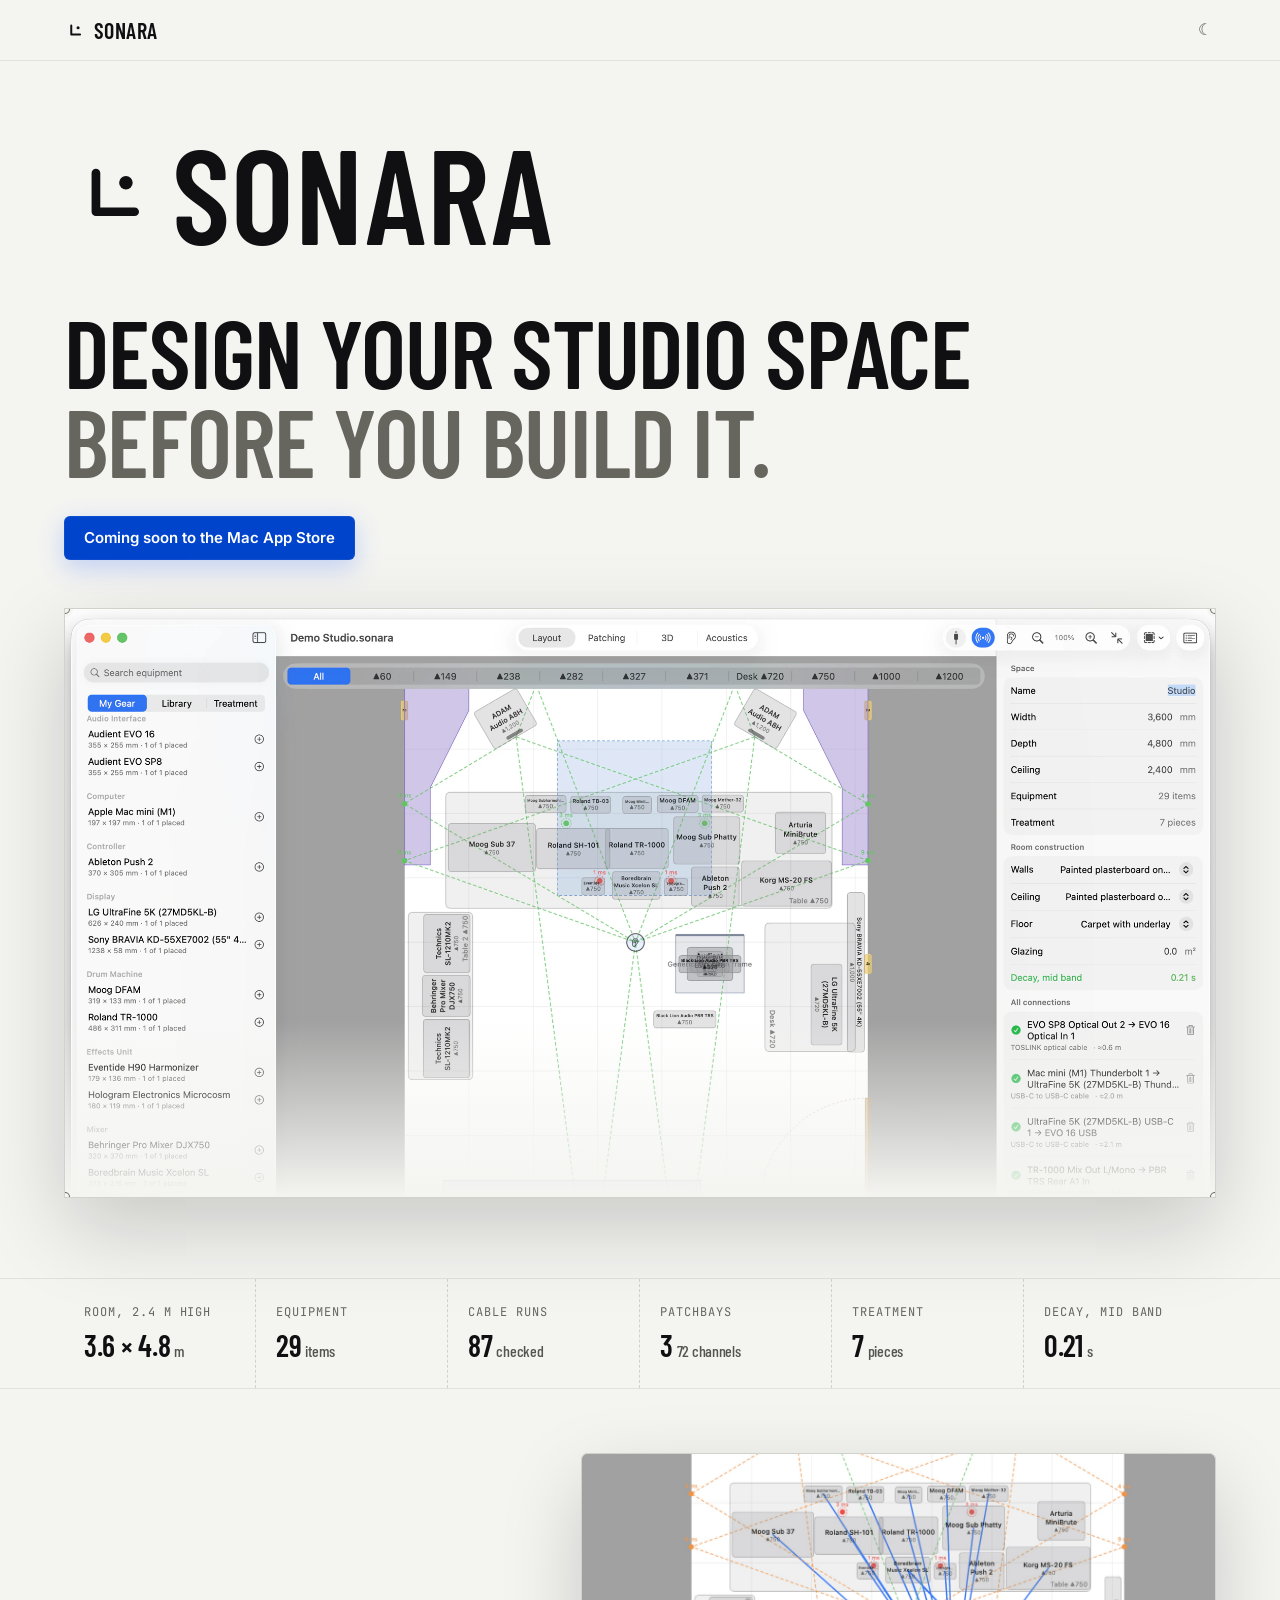
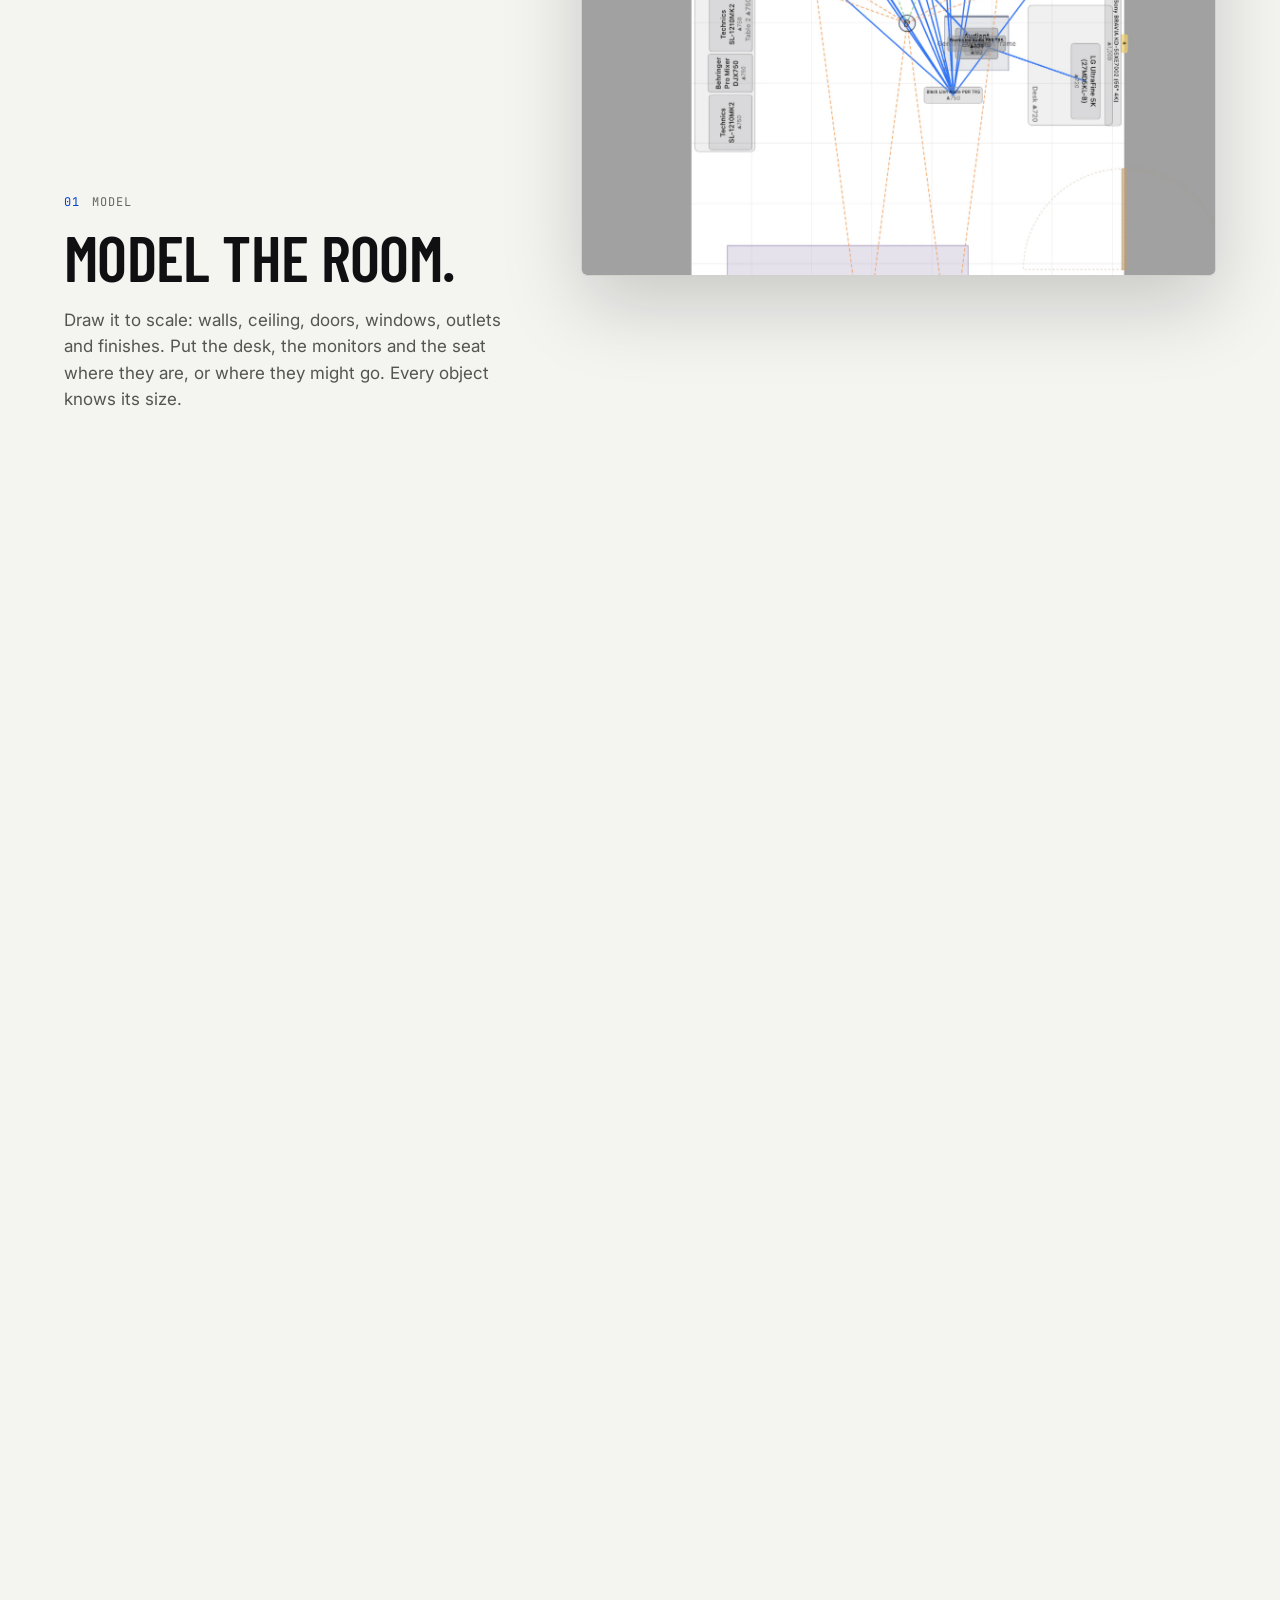
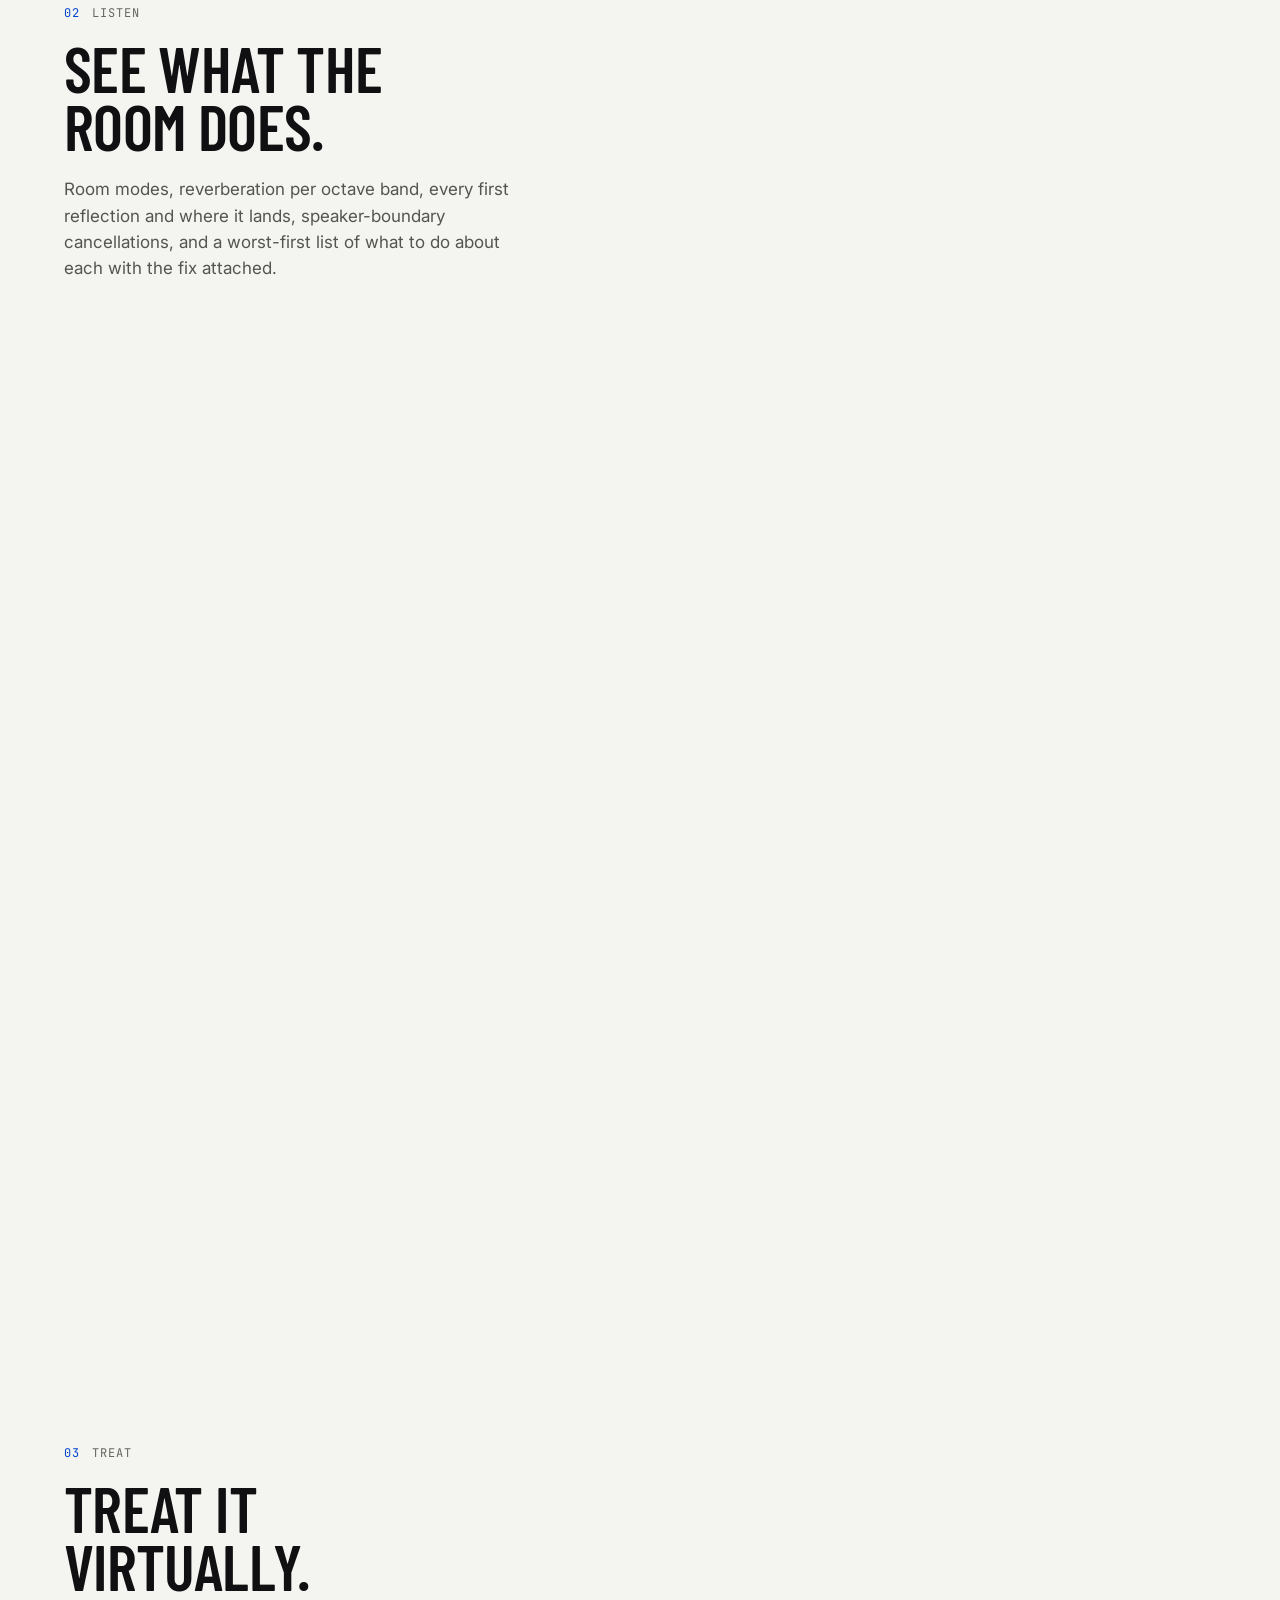
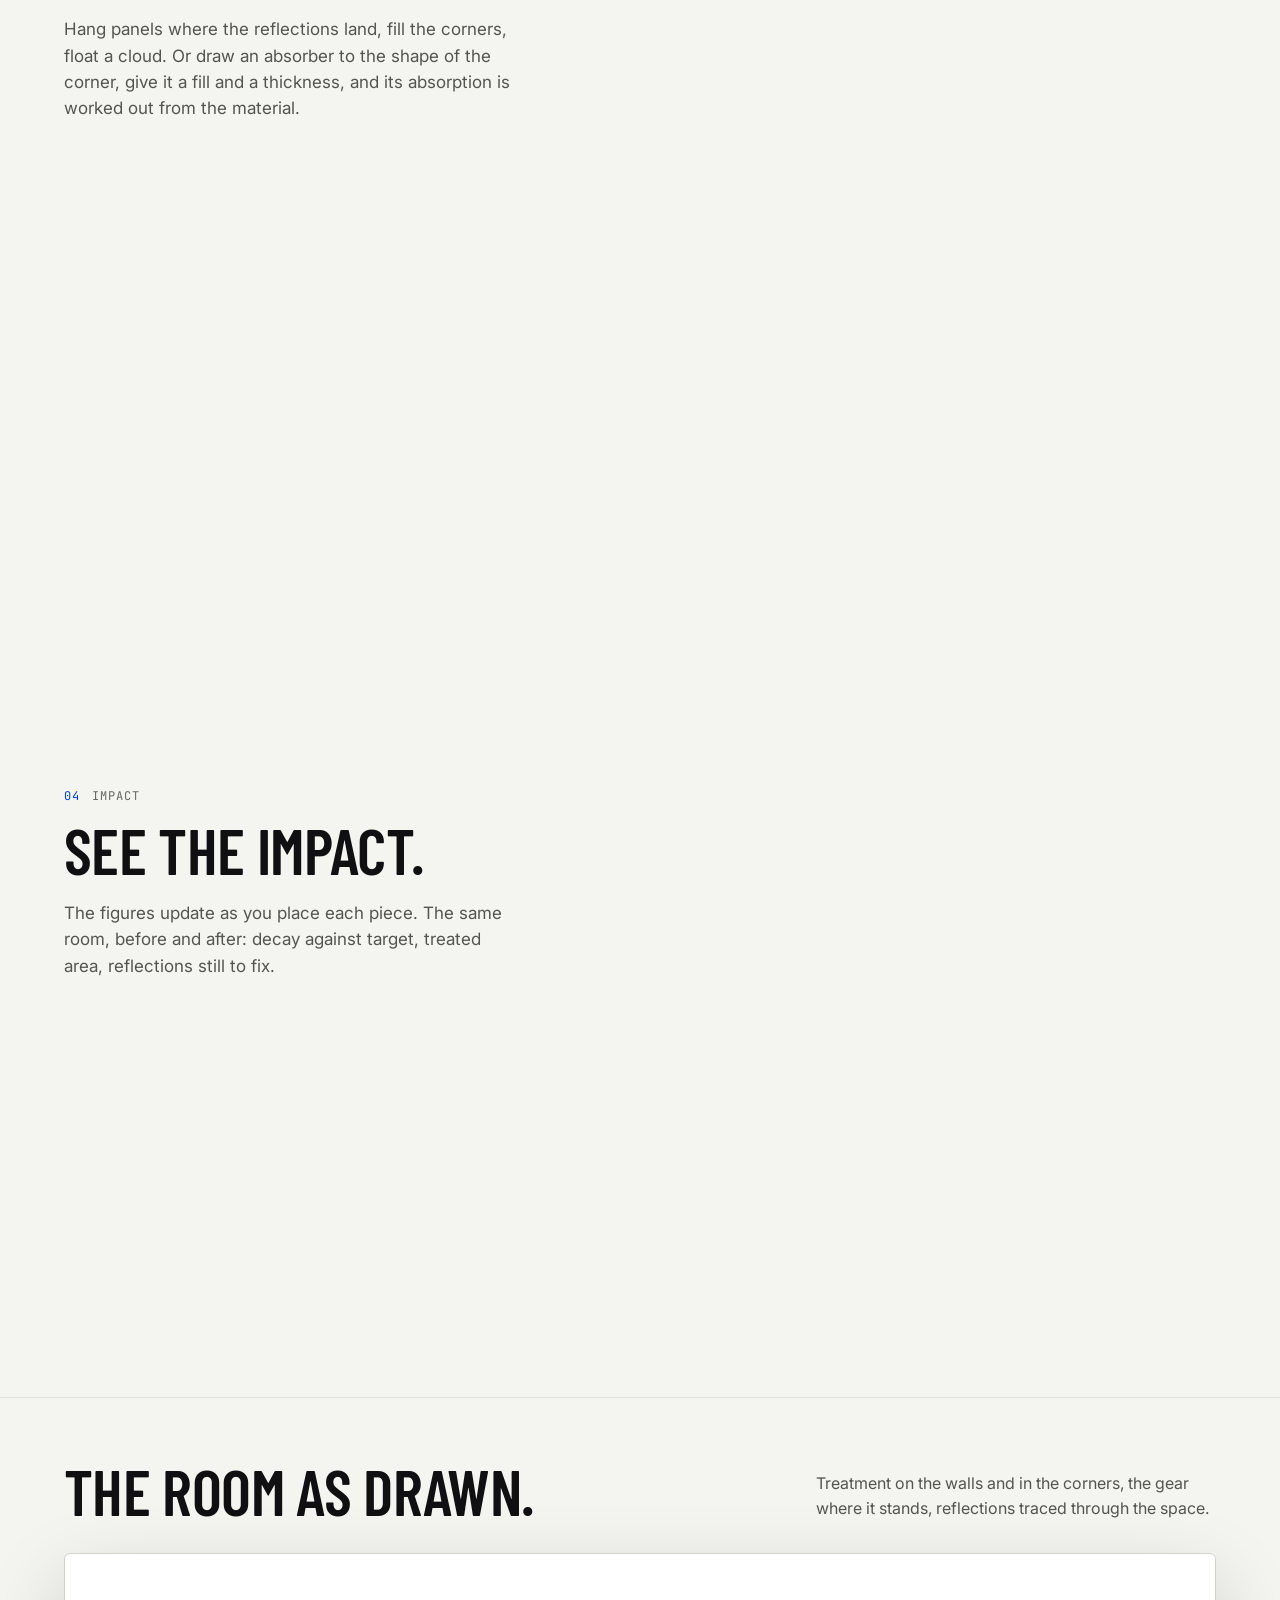
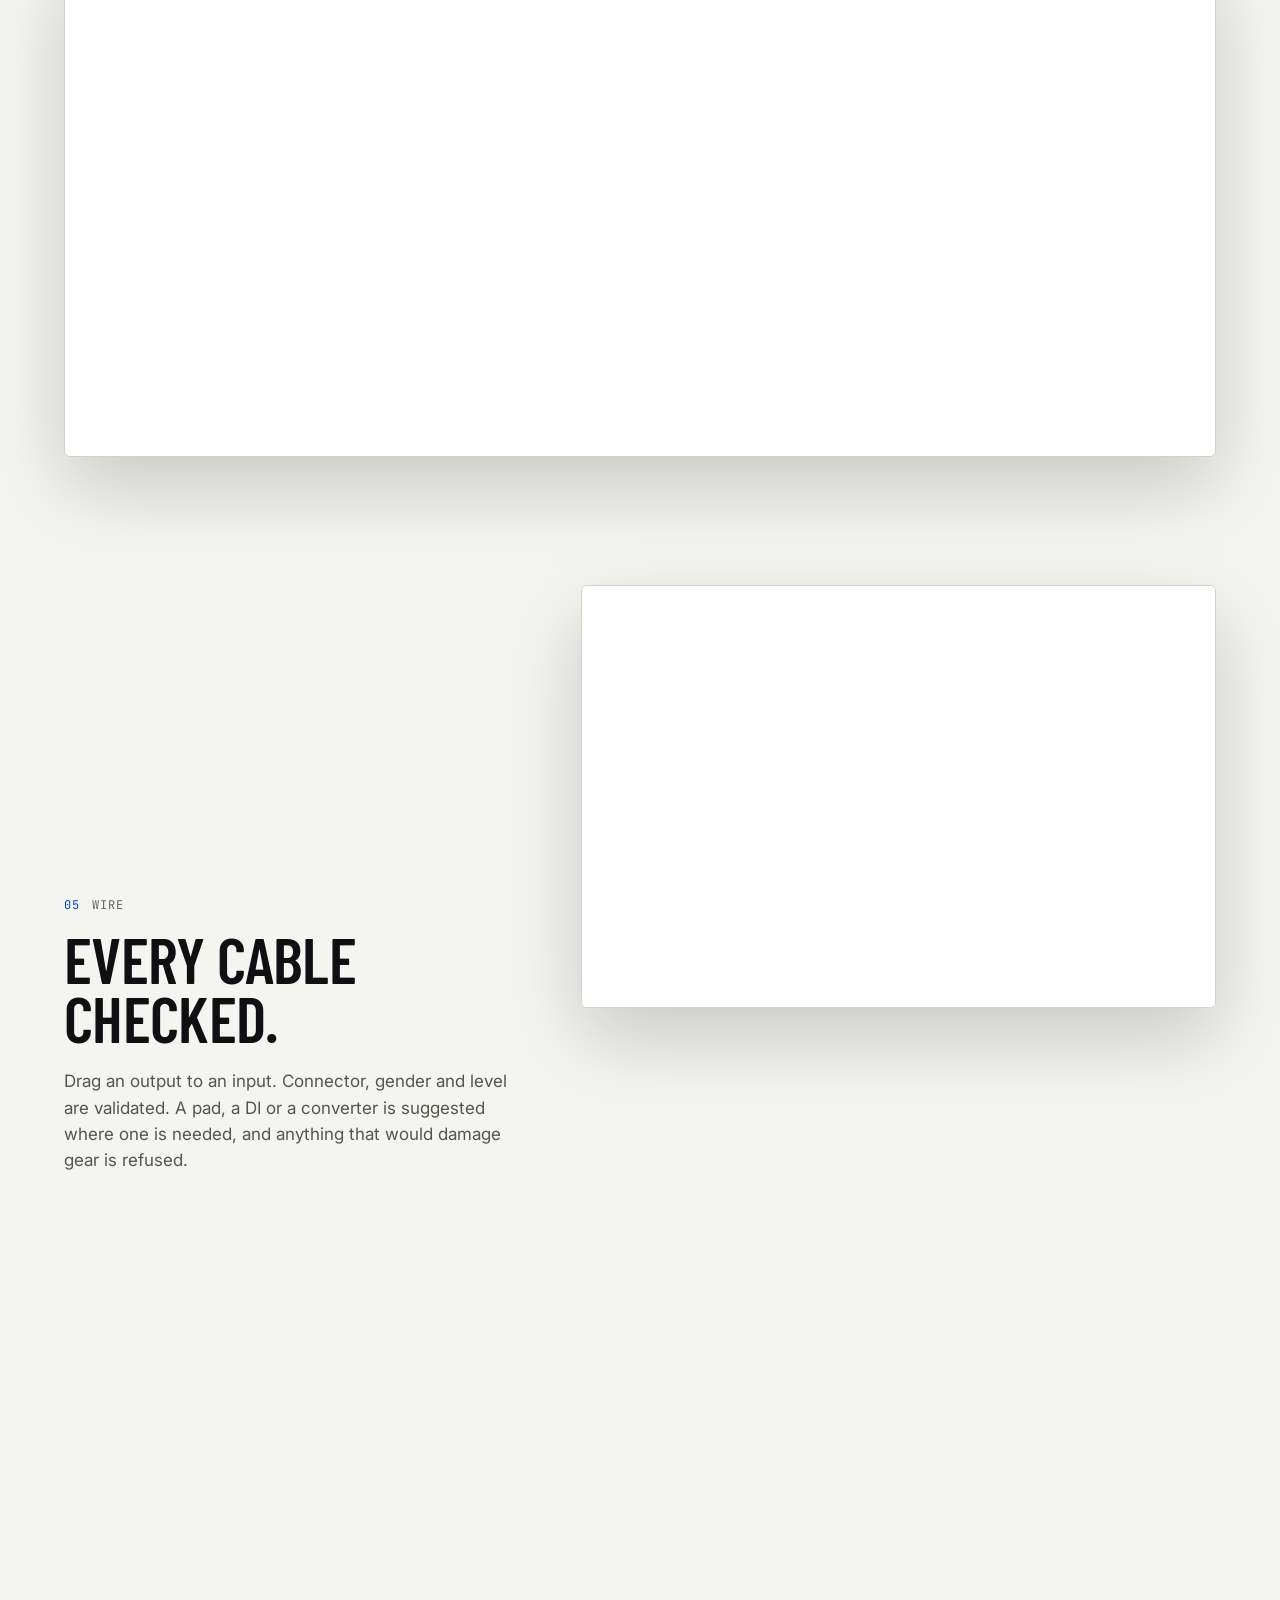
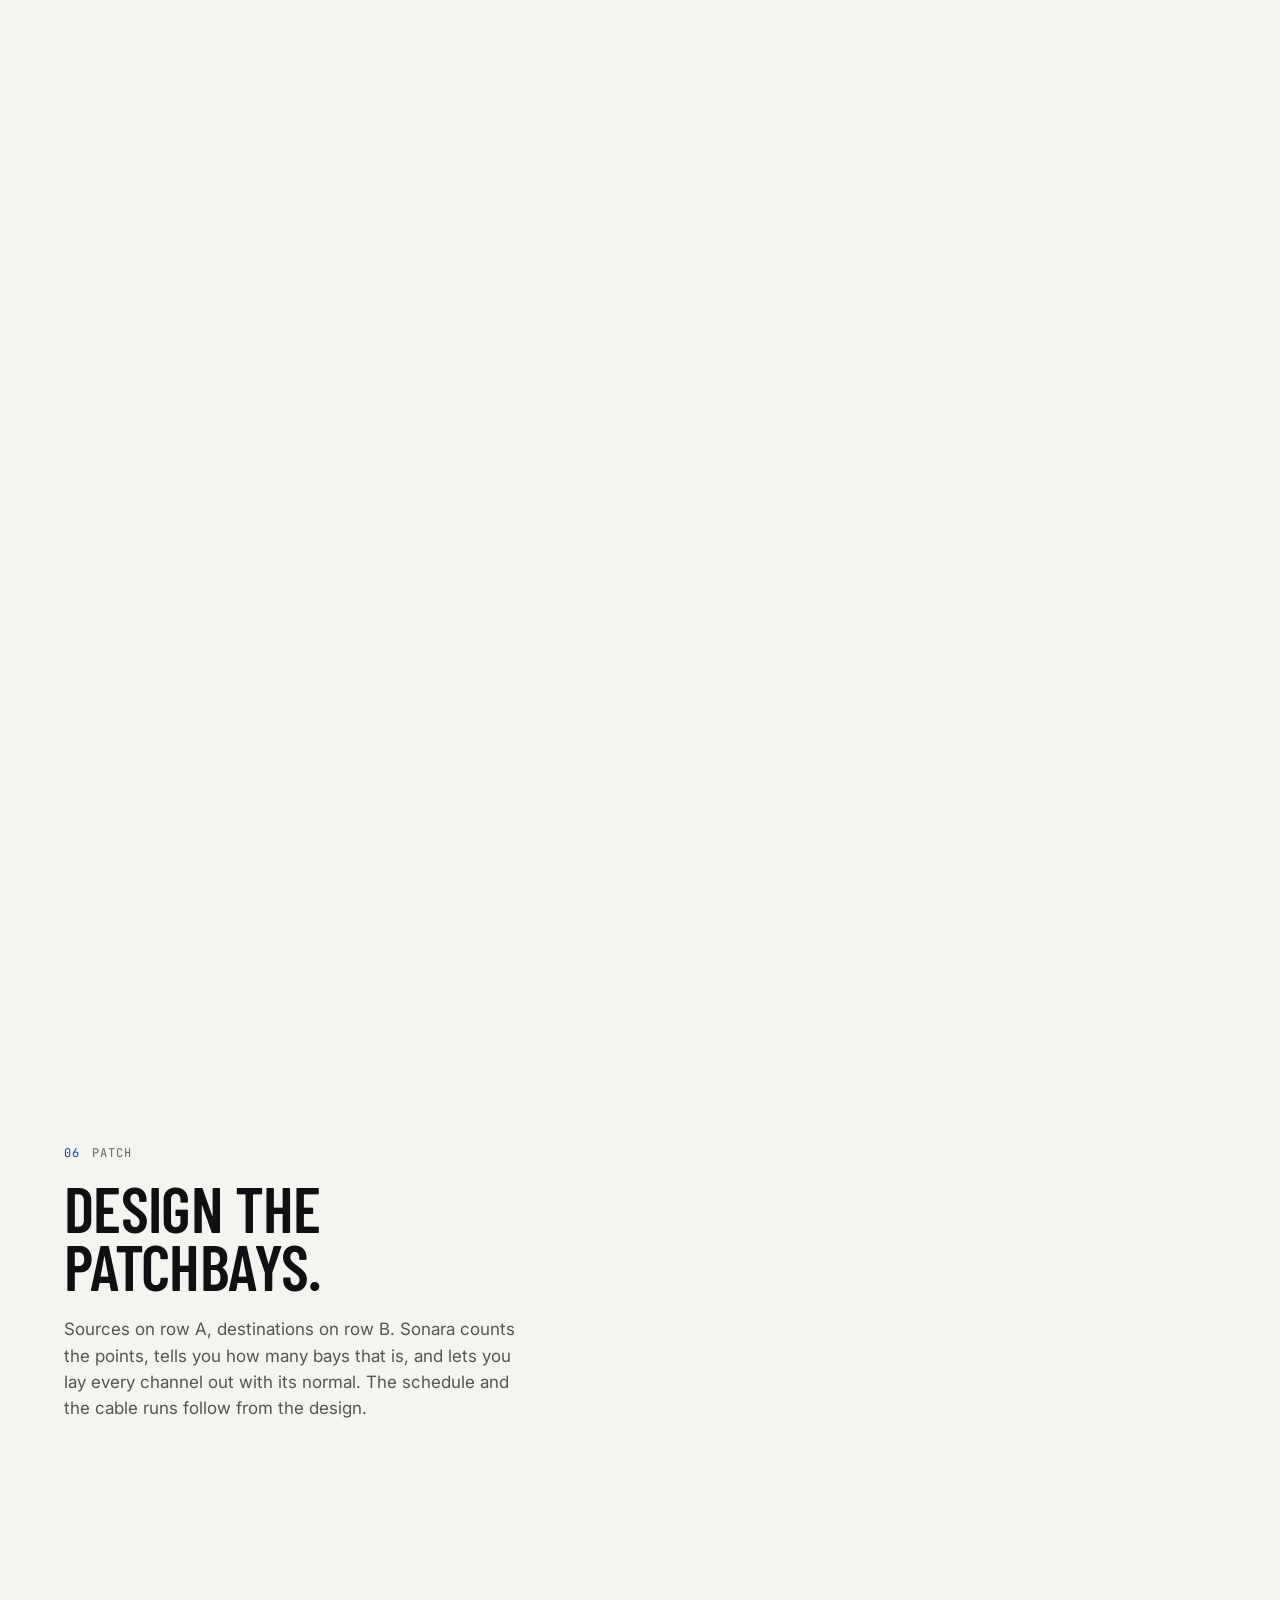
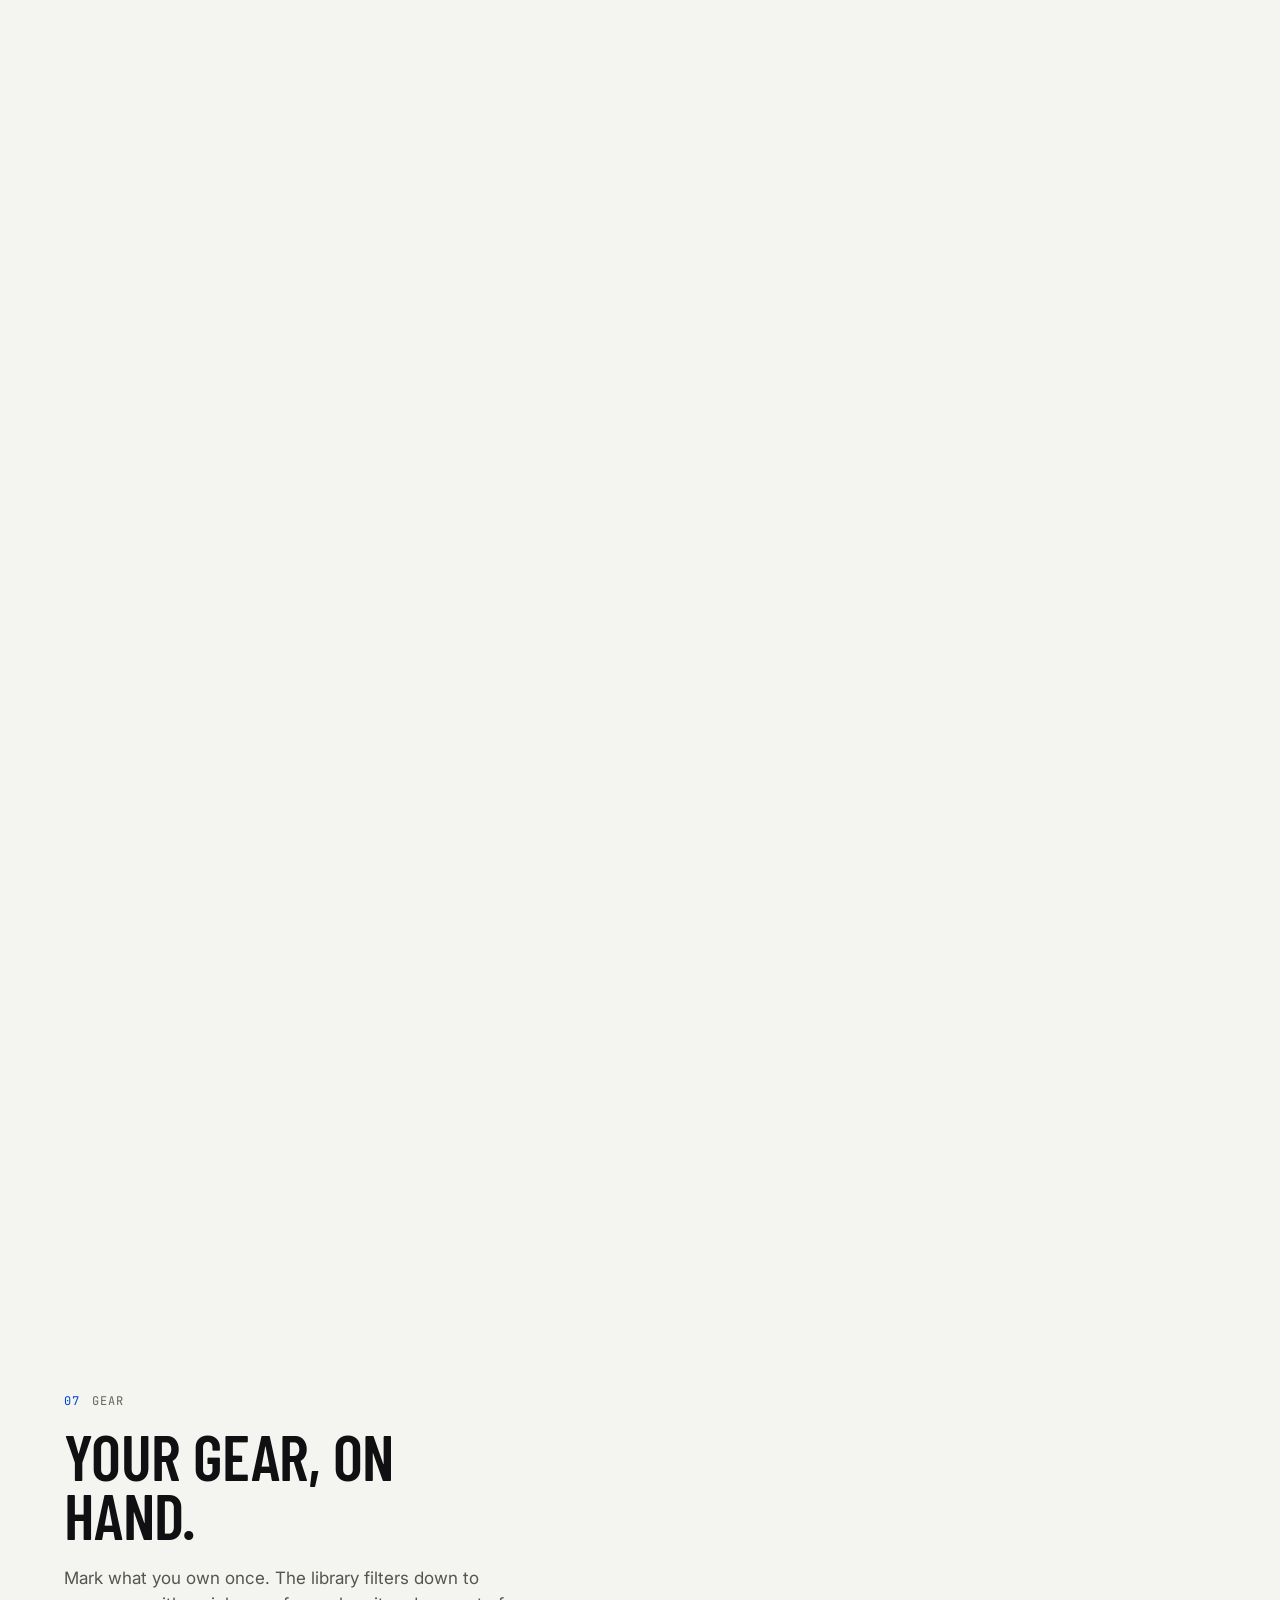
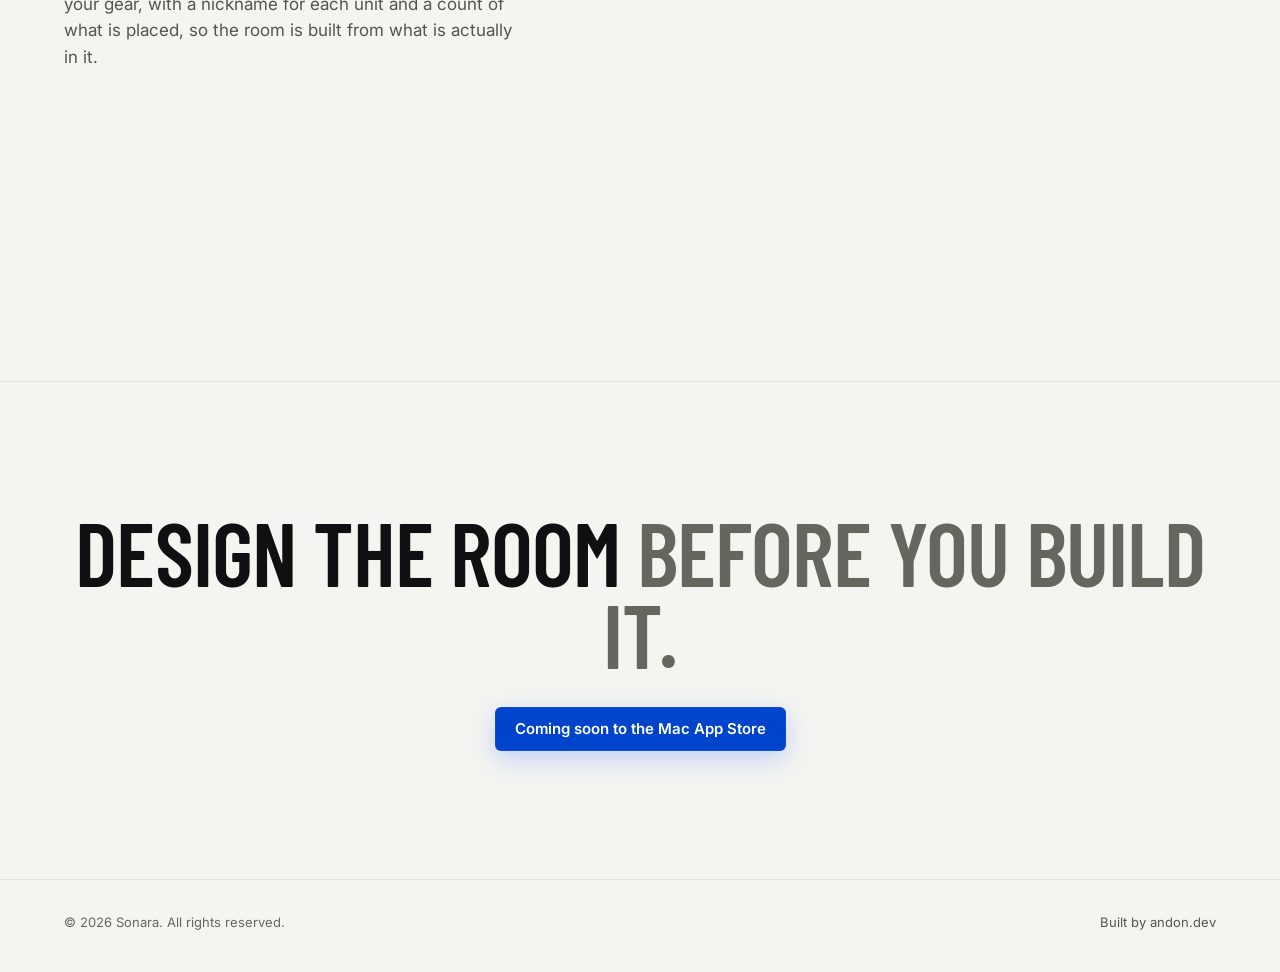
==== commit e130e8f5: "Publish site (df8775a)" ====
--- a/index.html
+++ b/index.html
@@ -7,9 +7,13 @@
   <meta name="description" content="Sonara is a Mac app for planning studios and live setups: draw the room, place the gear, wire it, plan the patchbays and treat the acoustics, all on one plan that checks itself." />
   <meta property="og:title" content="Sonara - design the room before you build it" />
   <meta property="og:description" content="A Mac app for planning studios and live setups. Coming soon to the Mac App Store." />
-  <meta property="og:image" content="https://sonara.andon.dev/assets/screens/layout.png" />
+  <meta property="og:image" content="https://sonara.andon.dev/assets/og.jpg" />
+  <meta property="og:image:width" content="1200" />
+  <meta property="og:image:height" content="630" />
+  <meta property="og:image:alt" content="Sonara: design your studio space before you build it. The plan view of a studio with gear placed and reflections traced." />
   <meta property="og:url" content="https://sonara.andon.dev/" />
   <meta name="twitter:card" content="summary_large_image" />
+  <meta name="twitter:image" content="https://sonara.andon.dev/assets/og.jpg" />
   <link rel="icon" type="image/png" href="assets/icon-256.png" />
   <link rel="apple-touch-icon" href="assets/icon-256.png" />
   <script>(function(){var t;try{t=localStorage.getItem('theme')}catch(e){}if(!t)t=(window.matchMedia&&matchMedia('(prefers-color-scheme: light)').matches)?'light':'dark';document.documentElement.setAttribute('data-theme',t);})();</script>
@@ -46,7 +50,7 @@
         </div>
         <div class="hero-shot">
           <span class="dot dot--tl"></span><span class="dot dot--tr"></span><span class="dot dot--bl"></span><span class="dot dot--br"></span>
-          <img class="zoomable" src="assets/screens/layout.png" data-light="assets/screens/light/layout.png" alt="The Sonara plan view: a studio drawn to scale with the gear placed, cable runs shown, first reflections traced from each monitor to the walls, and the inspector listing every connection" />
+          <picture><source type="image/webp" srcset="assets/screens/layout.webp" /><img class="zoomable" src="assets/screens/layout.png" data-light="assets/screens/light/layout.png" fetchpriority="high" decoding="async" alt="The Sonara plan view: a studio drawn to scale with the gear placed, cable runs shown, first reflections traced from each monitor to the walls, and the inspector listing every connection" /></picture>
         </div>
       </div>
     </section>
@@ -73,7 +77,7 @@
               <h2 class="display">Model the room.</h2>
               <p>Draw it to scale: walls, ceiling, doors, windows, outlets and finishes. Put the desk, the monitors and the seat where they are, or where they might go. Every object knows its size.</p>
             </div>
-            <div class="step-media"><div class="crop" style="--zoom: 1.8; --x: -40%; --y: -41%"><img class="zoomable" src="assets/screens/layout-untreated.png" data-light="assets/screens/light/layout-untreated.png" alt="The plan view of an untreated room: monitors aimed at the listening position, first reflections traced to the walls and marked as still needing treatment" /></div></div>
+            <div class="step-media"><div class="crop" style="--zoom: 1.8; --x: -40%; --y: -41%"><picture><source type="image/webp" srcset="assets/screens/layout-untreated.webp" /><img class="zoomable" src="assets/screens/layout-untreated.png" data-light="assets/screens/light/layout-untreated.png" loading="lazy" decoding="async" alt="The plan view of an untreated room: monitors aimed at the listening position, first reflections traced to the walls and marked as still needing treatment" /></picture></div></div>
           </article>
           <article class="step step--long" data-step="listen">
             <div class="step-copy">
@@ -81,7 +85,7 @@
               <h2 class="display">See what the room does.</h2>
               <p>Room modes, reverberation per octave band, every first reflection and where it lands, speaker-boundary cancellations, and a worst-first list of what to do about each with the fix attached.</p>
             </div>
-            <div class="step-media"><div class="tall"><img src="assets/screens/acoustics-full.png" data-light="assets/screens/light/acoustics-full.png" alt="The complete acoustics report: headline figures, what to do, reverberation time by band, early reflections, speaker aim, boundary cancellations, room modes and the treatment in the room" /><span class="mono tall-hint">Scroll</span></div></div>
+            <div class="step-media"><div class="tall"><picture><source type="image/webp" srcset="assets/screens/acoustics-full.webp" /><img src="assets/screens/acoustics-full.png" data-light="assets/screens/light/acoustics-full.png" loading="lazy" decoding="async" alt="The complete acoustics report: headline figures, what to do, reverberation time by band, early reflections, speaker aim, boundary cancellations, room modes and the treatment in the room" /></picture><span class="mono tall-hint">Scroll</span></div></div>
           </article>
           <article class="step" data-step="treat">
             <div class="step-copy">
@@ -89,7 +93,7 @@
               <h2 class="display">Treat it virtually.</h2>
               <p>Hang panels where the reflections land, fill the corners, float a cloud. Or draw an absorber to the shape of the corner, give it a fill and a thickness, and its absorption is worked out from the material.</p>
             </div>
-            <div class="step-media"><div class="crop" style="--zoom: 1.4; --x: -18%; --y: -20%"><img class="zoomable" src="assets/screens/absorber-designer.png" data-light="assets/screens/light/absorber-designer.png" alt="The absorber designer: a winged corner trap drawn against two walls with the room's reflection points marked" /></div></div>
+            <div class="step-media"><div class="crop" style="--zoom: 1.4; --x: -18%; --y: -20%"><picture><source type="image/webp" srcset="assets/screens/absorber-designer.webp" /><img class="zoomable" src="assets/screens/absorber-designer.png" data-light="assets/screens/light/absorber-designer.png" loading="lazy" decoding="async" alt="The absorber designer: a winged corner trap drawn against two walls with the room's reflection points marked" /></picture></div></div>
           </article>
           <article class="step" data-step="impact">
             <div class="step-copy">
@@ -97,15 +101,15 @@
               <h2 class="display">See the impact.</h2>
               <p>The figures update as you place each piece. The same room, before and after: decay against target, treated area, reflections still to fix.</p>
             </div>
-            <div class="step-media"><div class="compare"><div class="crop crop--wide" style="--zoom: 2.1; --x: -55%; --y: -50%"><span class="mono crop-label">Before</span><img class="zoomable" src="assets/screens/acoustics-untreated.png" data-light="assets/screens/light/acoustics-untreated.png" alt="The acoustics headline figures for the untreated room: decay 0.51 seconds against a 0.19 second target, nothing treated, ten reflections to fix" /></div><div class="crop crop--wide" style="--zoom: 2.1; --x: -55%; --y: -50%"><span class="mono crop-label">After</span><img class="zoomable" src="assets/screens/acoustics.png" data-light="assets/screens/light/acoustics.png" alt="The same figures with seven pieces of treatment placed: decay 0.21 seconds, 14.8 square metres treated, two reflections to fix" /></div></div></div>
+            <div class="step-media"><div class="compare"><div class="crop crop--wide" style="--zoom: 2.1; --x: -53%; --y: -24%"><span class="mono crop-label">Before</span><picture><source type="image/webp" srcset="assets/screens/acoustics-untreated.webp" /><img class="zoomable" src="assets/screens/acoustics-untreated.png" data-light="assets/screens/light/acoustics-untreated.png" loading="lazy" decoding="async" alt="The acoustics headline figures for the untreated room: decay 0.51 seconds against a 0.19 second target, nothing treated, ten reflections to fix" /></picture></div><div class="crop crop--wide" style="--zoom: 2.1; --x: -53%; --y: -24%"><span class="mono crop-label">After</span><picture><source type="image/webp" srcset="assets/screens/acoustics.webp" /><img class="zoomable" src="assets/screens/acoustics.png" data-light="assets/screens/light/acoustics.png" loading="lazy" decoding="async" alt="The same figures with seven pieces of treatment placed: decay 0.21 seconds, 14.8 square metres treated, two reflections to fix" /></picture></div></div></div>
           </article>
         </div>
         <div class="stage" aria-hidden="true">
           <div class="stage-frame">
-        <div class="layer" data-layer="model"><div class="crop" style="--zoom: 1.8; --x: -40%; --y: -41%"><img class="zoomable" src="assets/screens/layout-untreated.png" data-light="assets/screens/light/layout-untreated.png" alt="The plan view of an untreated room: monitors aimed at the listening position, first reflections traced to the walls and marked as still needing treatment" /></div></div>
-        <div class="layer layer--tall" data-layer="listen"><img class="pan" src="assets/screens/acoustics-full.png" data-light="assets/screens/light/acoustics-full.png" alt="The complete acoustics report: headline figures, what to do, reverberation time by band, early reflections, speaker aim, boundary cancellations, room modes and the treatment in the room" /></div>
-        <div class="layer" data-layer="treat"><div class="crop" style="--zoom: 1.4; --x: -18%; --y: -20%"><img class="zoomable" src="assets/screens/absorber-designer.png" data-light="assets/screens/light/absorber-designer.png" alt="The absorber designer: a winged corner trap drawn against two walls with the room's reflection points marked" /></div></div>
-        <div class="layer layer--compare" data-layer="impact"><div class="compare"><div class="crop crop--wide" style="--zoom: 2.1; --x: -55%; --y: -50%"><span class="mono crop-label">Before</span><img class="zoomable" src="assets/screens/acoustics-untreated.png" data-light="assets/screens/light/acoustics-untreated.png" alt="The acoustics headline figures for the untreated room: decay 0.51 seconds against a 0.19 second target, nothing treated, ten reflections to fix" /></div><div class="crop crop--wide" style="--zoom: 2.1; --x: -55%; --y: -50%"><span class="mono crop-label">After</span><img class="zoomable" src="assets/screens/acoustics.png" data-light="assets/screens/light/acoustics.png" alt="The same figures with seven pieces of treatment placed: decay 0.21 seconds, 14.8 square metres treated, two reflections to fix" /></div></div></div>
+        <div class="layer" data-layer="model"><div class="crop" style="--zoom: 1.8; --x: -40%; --y: -41%"><picture><source type="image/webp" srcset="assets/screens/layout-untreated.webp" /><img class="zoomable" src="assets/screens/layout-untreated.png" data-light="assets/screens/light/layout-untreated.png" loading="lazy" decoding="async" alt="The plan view of an untreated room: monitors aimed at the listening position, first reflections traced to the walls and marked as still needing treatment" /></picture></div></div>
+        <div class="layer layer--tall" data-layer="listen"><picture><source type="image/webp" srcset="assets/screens/acoustics-full.webp" /><img class="pan" src="assets/screens/acoustics-full.png" data-light="assets/screens/light/acoustics-full.png" loading="lazy" decoding="async" alt="The complete acoustics report: headline figures, what to do, reverberation time by band, early reflections, speaker aim, boundary cancellations, room modes and the treatment in the room" /></picture></div>
+        <div class="layer" data-layer="treat"><div class="crop" style="--zoom: 1.4; --x: -18%; --y: -20%"><picture><source type="image/webp" srcset="assets/screens/absorber-designer.webp" /><img class="zoomable" src="assets/screens/absorber-designer.png" data-light="assets/screens/light/absorber-designer.png" loading="lazy" decoding="async" alt="The absorber designer: a winged corner trap drawn against two walls with the room's reflection points marked" /></picture></div></div>
+        <div class="layer layer--compare" data-layer="impact"><div class="crop flip" style="--zoom: 2.1; --x: -53%; --y: -24%"><picture><source type="image/webp" srcset="assets/screens/acoustics-untreated.webp" /><img class="zoomable before" src="assets/screens/acoustics-untreated.png" data-light="assets/screens/light/acoustics-untreated.png" loading="lazy" decoding="async" alt="The acoustics headline figures for the untreated room: decay 0.51 seconds against a 0.19 second target, nothing treated, ten reflections to fix" /></picture><picture><source type="image/webp" srcset="assets/screens/acoustics.webp" /><img class="zoomable after" src="assets/screens/acoustics.png" data-light="assets/screens/light/acoustics.png" loading="lazy" decoding="async" alt="The same figures with seven pieces of treatment placed: decay 0.21 seconds, 14.8 square metres treated, two reflections to fix" /></picture><span class="mono crop-label"><span class="flip-before">Before</span><span class="flip-after">After</span></span></div></div>
           </div>
         </div>
       </div>
@@ -118,7 +122,7 @@
           <p>Treatment on the walls and in the corners, the gear where it stands, reflections traced through the space.</p>
         </div>
         <div class="crop" style="--zoom: 1.7; --x: -30%; --y: -70%">
-          <img class="zoomable" src="assets/screens/room-3d.png" data-light="assets/screens/light/room-3d.png" alt="The 3D view of the room with corner traps, wall panels, a ceiling cloud and the equipment in place" />
+          <picture><source type="image/webp" srcset="assets/screens/room-3d.webp" /><img class="zoomable" src="assets/screens/room-3d.png" data-light="assets/screens/light/room-3d.png" loading="lazy" decoding="async" alt="The 3D view of the room with corner traps, wall panels, a ceiling cloud and the equipment in place" /></picture>
         </div>
       </div>
     </div>
@@ -132,7 +136,7 @@
               <h2 class="display">Every cable checked.</h2>
               <p>Drag an output to an input. Connector, gender and level are validated. A pad, a DI or a converter is suggested where one is needed, and anything that would damage gear is refused.</p>
             </div>
-            <div class="step-media"><div class="crop" style="--zoom: 1.7; --x: -37%; --y: -25%"><img class="zoomable" src="assets/screens/wiring.png" data-light="assets/screens/light/wiring.png" alt="The wiring view: gear as blocks with port chips down their sides, cables colour-coded by signal and numbered at both ends" /></div></div>
+            <div class="step-media"><div class="crop" style="--zoom: 1.7; --x: -37%; --y: -25%"><picture><source type="image/webp" srcset="assets/screens/wiring.webp" /><img class="zoomable" src="assets/screens/wiring.png" data-light="assets/screens/light/wiring.png" loading="lazy" decoding="async" alt="The wiring view: gear as blocks with port chips down their sides, cables colour-coded by signal and numbered at both ends" /></picture></div></div>
           </article>
           <article class="step step--long" data-step="patch">
             <div class="step-copy">
@@ -140,7 +144,7 @@
               <h2 class="display">Design the patchbays.</h2>
               <p>Sources on row A, destinations on row B. Sonara counts the points, tells you how many bays that is, and lets you lay every channel out with its normal. The schedule and the cable runs follow from the design.</p>
             </div>
-            <div class="step-media"><div class="tall"><img src="assets/screens/patchbays-full.png" data-light="assets/screens/light/patchbays-full.png" alt="The complete patchbay designer: the point count, three bays each with its 24 channels drawn as a strip, and the channel schedule with the normal for every pair" /><span class="mono tall-hint">Scroll</span></div></div>
+            <div class="step-media"><div class="tall"><picture><source type="image/webp" srcset="assets/screens/patchbays-full.webp" /><img src="assets/screens/patchbays-full.png" data-light="assets/screens/light/patchbays-full.png" loading="lazy" decoding="async" alt="The complete patchbay designer: the point count, three bays each with its 24 channels drawn as a strip, and the channel schedule with the normal for every pair" /></picture><span class="mono tall-hint">Scroll</span></div></div>
           </article>
           <article class="step" data-step="gear">
             <div class="step-copy">
@@ -148,14 +152,14 @@
               <h2 class="display">Your gear, on hand.</h2>
               <p>Mark what you own once. The library filters down to your gear, with a nickname for each unit and a count of what is placed, so the room is built from what is actually in it.</p>
             </div>
-            <div class="step-media"><div class="crop" style="--zoom: 2.4; --x: -2%; --y: -12%"><img class="zoomable" src="assets/screens/inventory.png" data-light="assets/screens/light/inventory.png" alt="The My Gear inventory in the sidebar: each owned model with its size, nickname and how many are placed" /></div></div>
+            <div class="step-media"><div class="crop" style="--zoom: 2.4; --x: -2%; --y: -12%"><picture><source type="image/webp" srcset="assets/screens/inventory.webp" /><img class="zoomable" src="assets/screens/inventory.png" data-light="assets/screens/light/inventory.png" loading="lazy" decoding="async" alt="The My Gear inventory in the sidebar: each owned model with its size, nickname and how many are placed" /></picture></div></div>
           </article>
         </div>
         <div class="stage" aria-hidden="true">
           <div class="stage-frame">
-        <div class="layer" data-layer="wire"><div class="crop" style="--zoom: 1.7; --x: -37%; --y: -25%"><img class="zoomable" src="assets/screens/wiring.png" data-light="assets/screens/light/wiring.png" alt="The wiring view: gear as blocks with port chips down their sides, cables colour-coded by signal and numbered at both ends" /></div></div>
-        <div class="layer layer--tall" data-layer="patch"><img class="pan" src="assets/screens/patchbays-full.png" data-light="assets/screens/light/patchbays-full.png" alt="The complete patchbay designer: the point count, three bays each with its 24 channels drawn as a strip, and the channel schedule with the normal for every pair" /></div>
-        <div class="layer" data-layer="gear"><div class="crop" style="--zoom: 2.4; --x: -2%; --y: -12%"><img class="zoomable" src="assets/screens/inventory.png" data-light="assets/screens/light/inventory.png" alt="The My Gear inventory in the sidebar: each owned model with its size, nickname and how many are placed" /></div></div>
+        <div class="layer" data-layer="wire"><div class="crop" style="--zoom: 1.7; --x: -37%; --y: -25%"><picture><source type="image/webp" srcset="assets/screens/wiring.webp" /><img class="zoomable" src="assets/screens/wiring.png" data-light="assets/screens/light/wiring.png" loading="lazy" decoding="async" alt="The wiring view: gear as blocks with port chips down their sides, cables colour-coded by signal and numbered at both ends" /></picture></div></div>
+        <div class="layer layer--tall" data-layer="patch"><picture><source type="image/webp" srcset="assets/screens/patchbays-full.webp" /><img class="pan" src="assets/screens/patchbays-full.png" data-light="assets/screens/light/patchbays-full.png" loading="lazy" decoding="async" alt="The complete patchbay designer: the point count, three bays each with its 24 channels drawn as a strip, and the channel schedule with the normal for every pair" /></picture></div>
+        <div class="layer" data-layer="gear"><div class="crop" style="--zoom: 2.4; --x: -2%; --y: -12%"><picture><source type="image/webp" srcset="assets/screens/inventory.webp" /><img class="zoomable" src="assets/screens/inventory.png" data-light="assets/screens/light/inventory.png" loading="lazy" decoding="async" alt="The My Gear inventory in the sidebar: each owned model with its size, nickname and how many are placed" /></picture></div></div>
           </div>
         </div>
       </div>
@@ -163,7 +167,7 @@
 
     <section class="closing">
       <div class="wrap">
-        <h2 class="display">Coming soon <em>to the Mac App Store.</em></h2>
+        <h2 class="display">Design the room <em>before you build it.</em></h2>
         <span class="button button--static">Coming soon to the Mac App Store</span>
       </div>
     </section>
--- a/style.css
+++ b/style.css
@@ -15,7 +15,7 @@
   --bg-3: #1a1a1d;
   --ink: #f3f3f0;
   --ink-2: #a9a9a2;
-  --ink-3: #6f6f69;
+  --ink-3: #7f7f78;
   --line: #232326;
   --line-2: #2e2e32;
   --accent: #2f6bff;
@@ -31,7 +31,7 @@
   --bg-3: #ebebe7;
   --ink: #101012;
   --ink-2: #55554f;
-  --ink-3: #8a8a83;
+  --ink-3: #66665f;
   --line: #e2e2dd;
   --line-2: #d2d2cc;
   --accent: #0044cc;
@@ -154,6 +154,9 @@
 .story { padding: var(--s16) 0 0; }
 .story-grid { display: grid; grid-template-columns: 5fr 7fr; gap: var(--s16); align-items: start; }
 .step { min-height: 100vh; display: flex; align-items: center; padding: var(--s10) 0; }
+/* The steps whose page pans through the frame are sized by story.js so the
+   page moves no faster than the scroll (one pixel of page per pixel scrolled);
+   this is the floor for a short page or before the image has loaded. */
 .step--long { min-height: 220vh; }
 .step-copy .mono { display: block; margin-bottom: var(--s4); }
 .step-copy .mono b { color: var(--accent); font-weight: 400; margin-right: var(--s3); }
@@ -172,8 +175,15 @@
 .layer.active { opacity: 1; pointer-events: auto; }
 .layer .crop { position: absolute; inset: 0; aspect-ratio: auto; border: 0; border-radius: 0; box-shadow: none; }
 .layer--tall img.pan { position: absolute; left: 0; top: 0; width: 100%; will-change: transform; }
-.layer--compare .compare { position: absolute; inset: 0; display: grid; grid-template-rows: 1fr 1fr; gap: var(--s3); }
-.layer--compare .compare .crop { position: relative; inset: auto; }
+/* Before and after in the frame: one crop of the same figures, the treated
+   room fading in over the untreated one as the reader scrolls through the
+   step (story.js sets --flip from 0 to 1), so the treatment reads as
+   happening rather than as two pictures to compare. */
+.flip img.after { opacity: var(--flip, 0); }
+.flip .crop-label { display: grid; }
+.flip .crop-label span { grid-area: 1 / 1; transition: opacity 200ms ease; }
+.flip .flip-before { opacity: calc(1 - var(--flip, 0)); }
+.flip .flip-after { opacity: var(--flip, 0); }
 
 /* A zoomed crop of a screenshot: the image is scaled past the frame and
    offset so the detail that sells the view is what shows. */
@@ -204,7 +214,7 @@
   background: var(--bg); border: 1px solid var(--line-2); color: var(--ink-2); font-size: 11px;
 }
 
-/* Before and after: two wide crops of the same figures, stacked. */
+/* Before and after, inline on narrow screens: two wide crops of the same figures, stacked. */
 .compare { display: grid; gap: var(--s3); }
 .crop--wide { aspect-ratio: 3 / 1; }
 .crop-label {
@@ -222,7 +232,7 @@
 
 /* ---------- Closing ---------- */
 .closing { padding: var(--s32) 0; border-top: 1px solid var(--line); text-align: center; }
-.closing h2 { font-size: clamp(56px, 9vw, 128px); margin: 0 0 var(--s8); }
+.closing h2 { font-size: clamp(48px, 7vw, 96px); margin: 0 0 var(--s8); }
 .closing h2 em { font-style: normal; color: var(--ink-3); }
 
 /* ---------- Footer ---------- */
@@ -257,6 +267,11 @@
   .step--long { min-height: 0; }
   .step-media { display: block; margin-top: var(--s8); }
   .hero-row { margin-bottom: var(--s8); }
+  /* A desktop page at phone width is unreadable at full width; show its
+     left two thirds at a legible size and let it scroll, in a taller panel. */
+  .tall { aspect-ratio: 4 / 3; }
+  .tall img { width: 170%; max-width: none; }
+  .crop--wide { aspect-ratio: 2 / 1; }
 }
 @media (max-width: 560px) {
   .spec-grid { grid-template-columns: repeat(2, 1fr); }
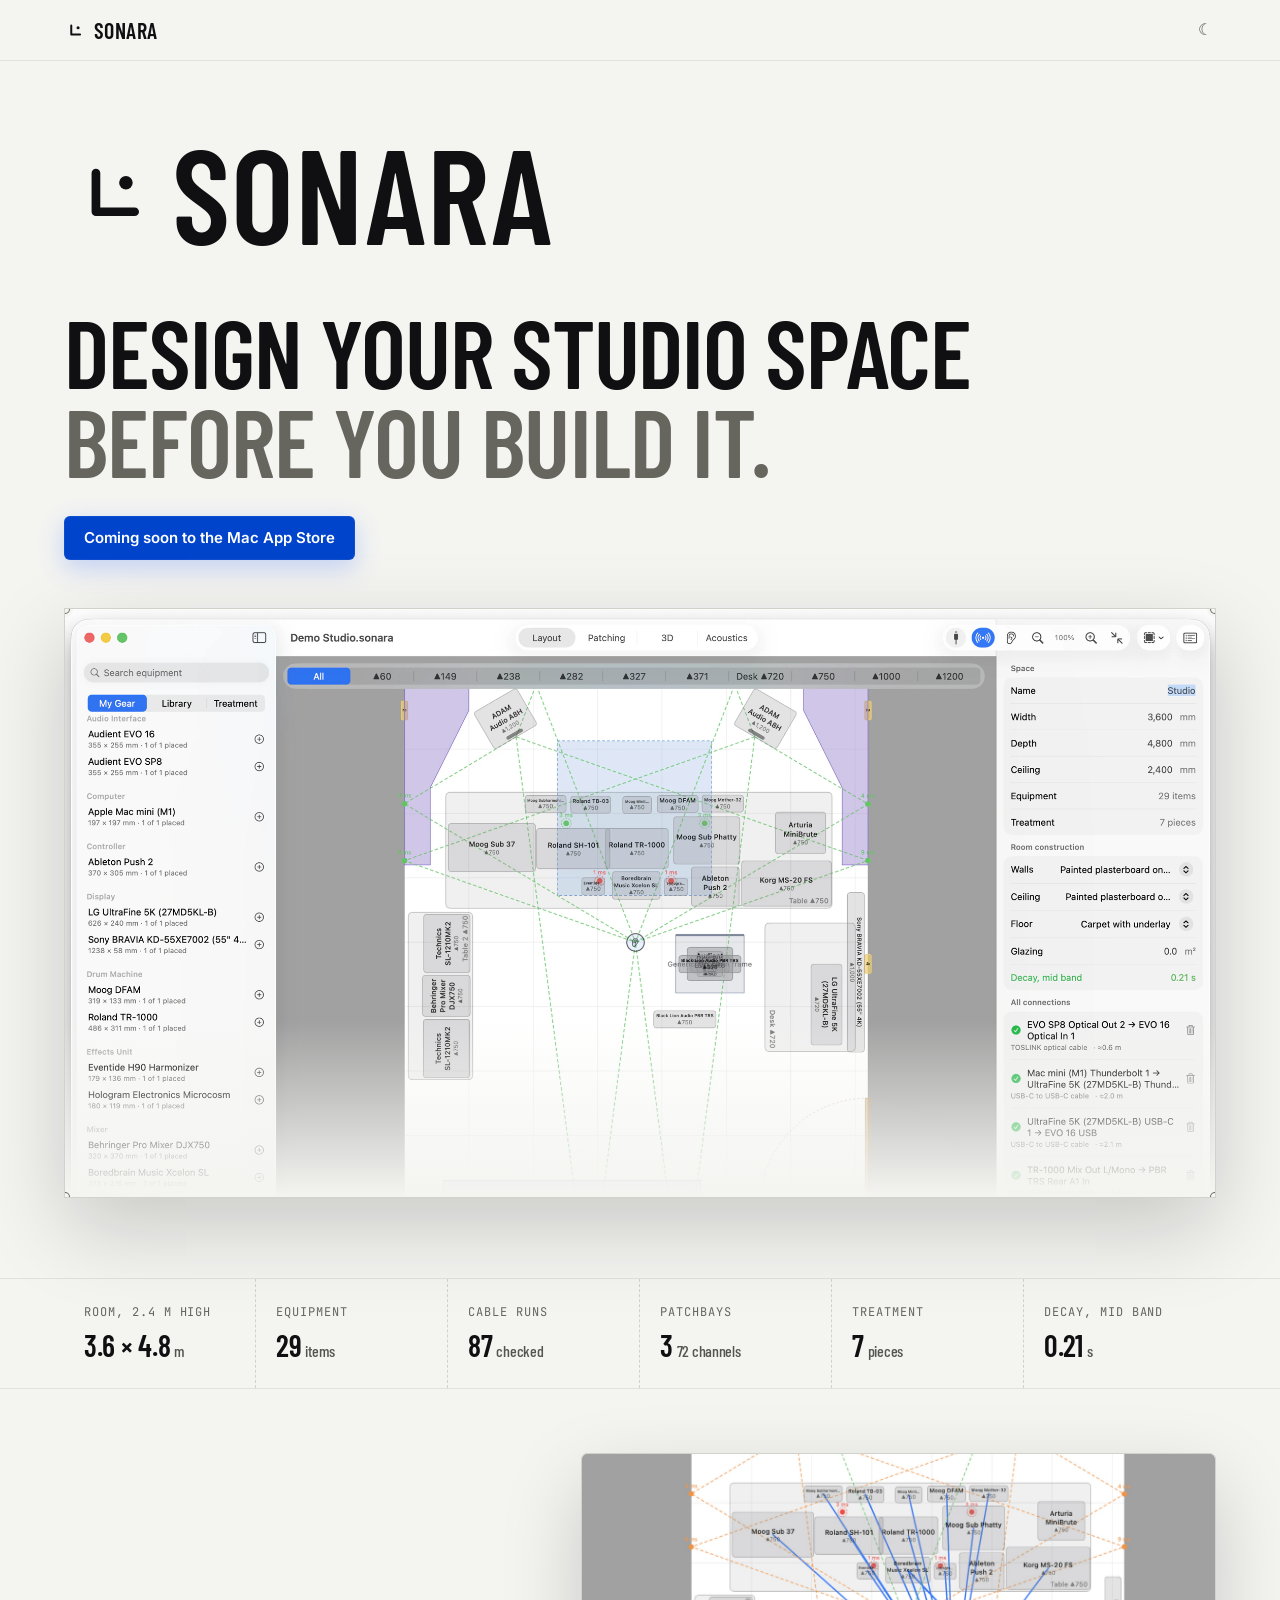
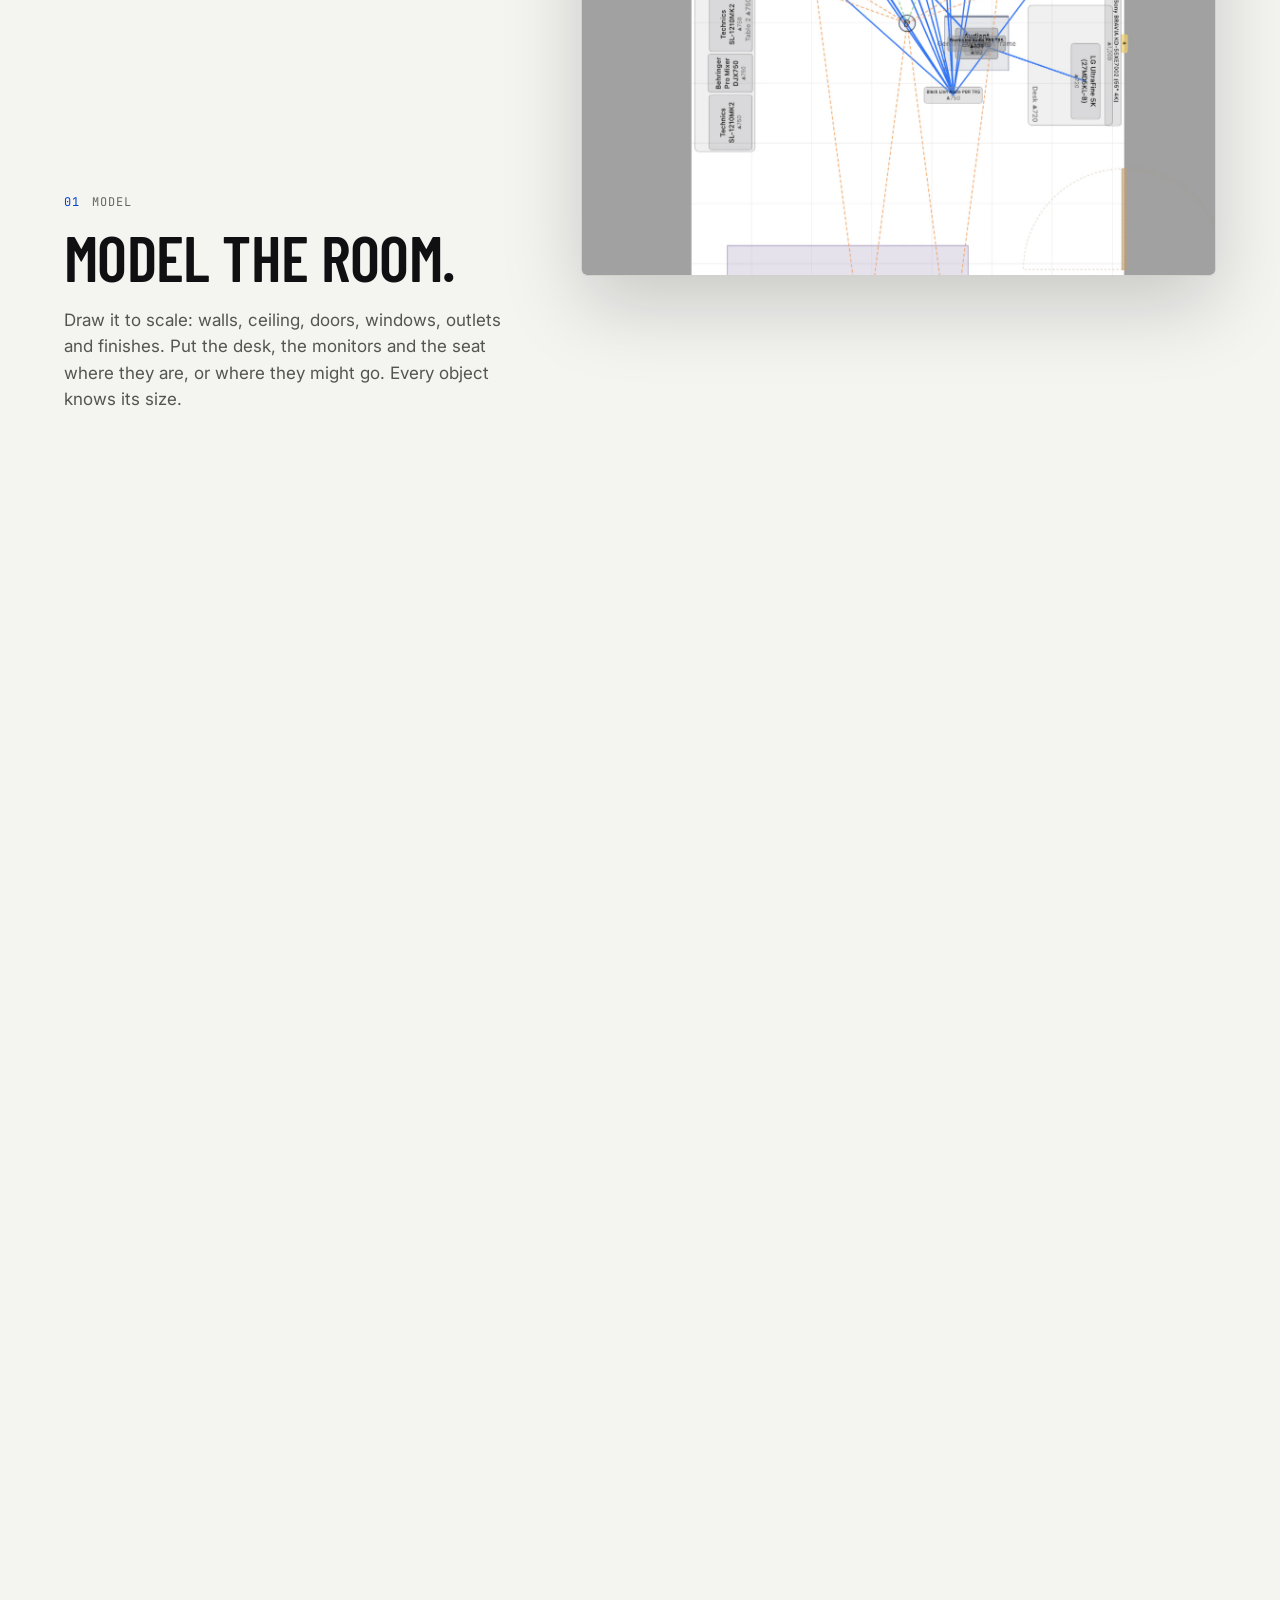
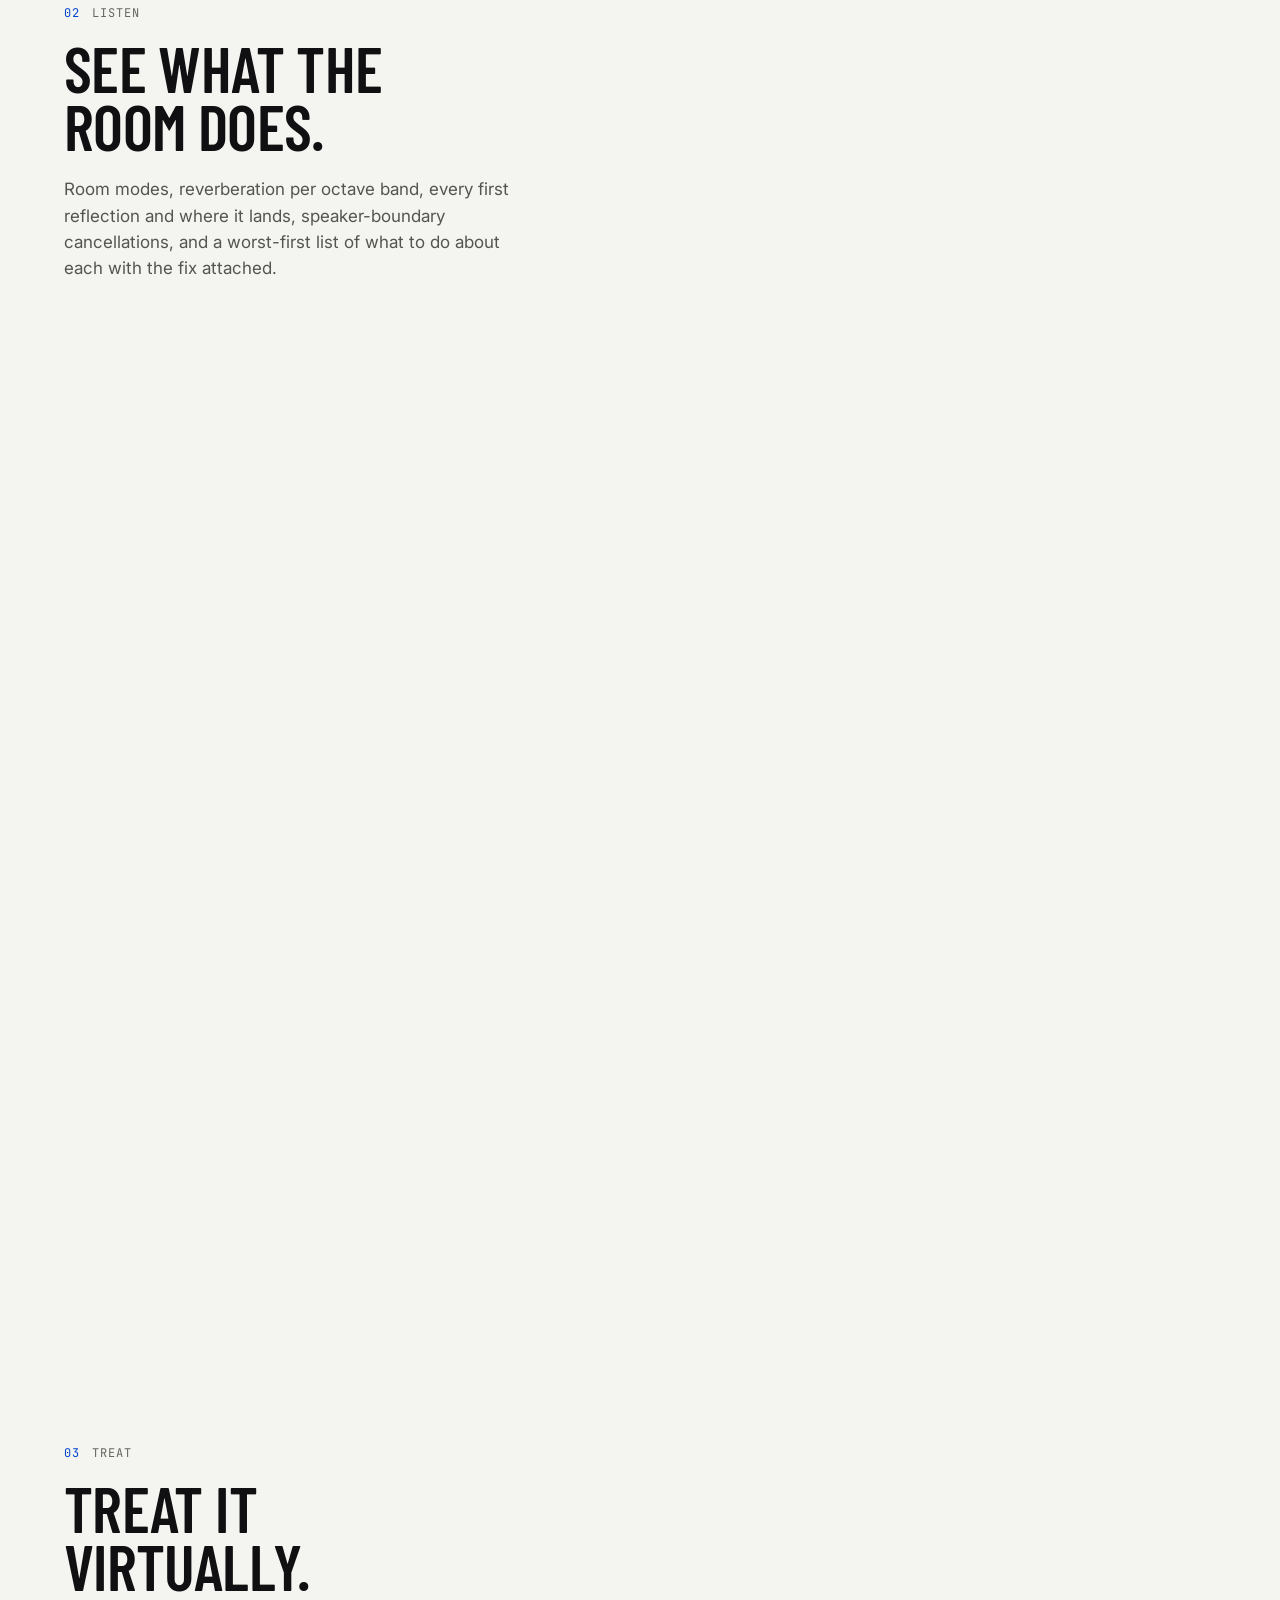
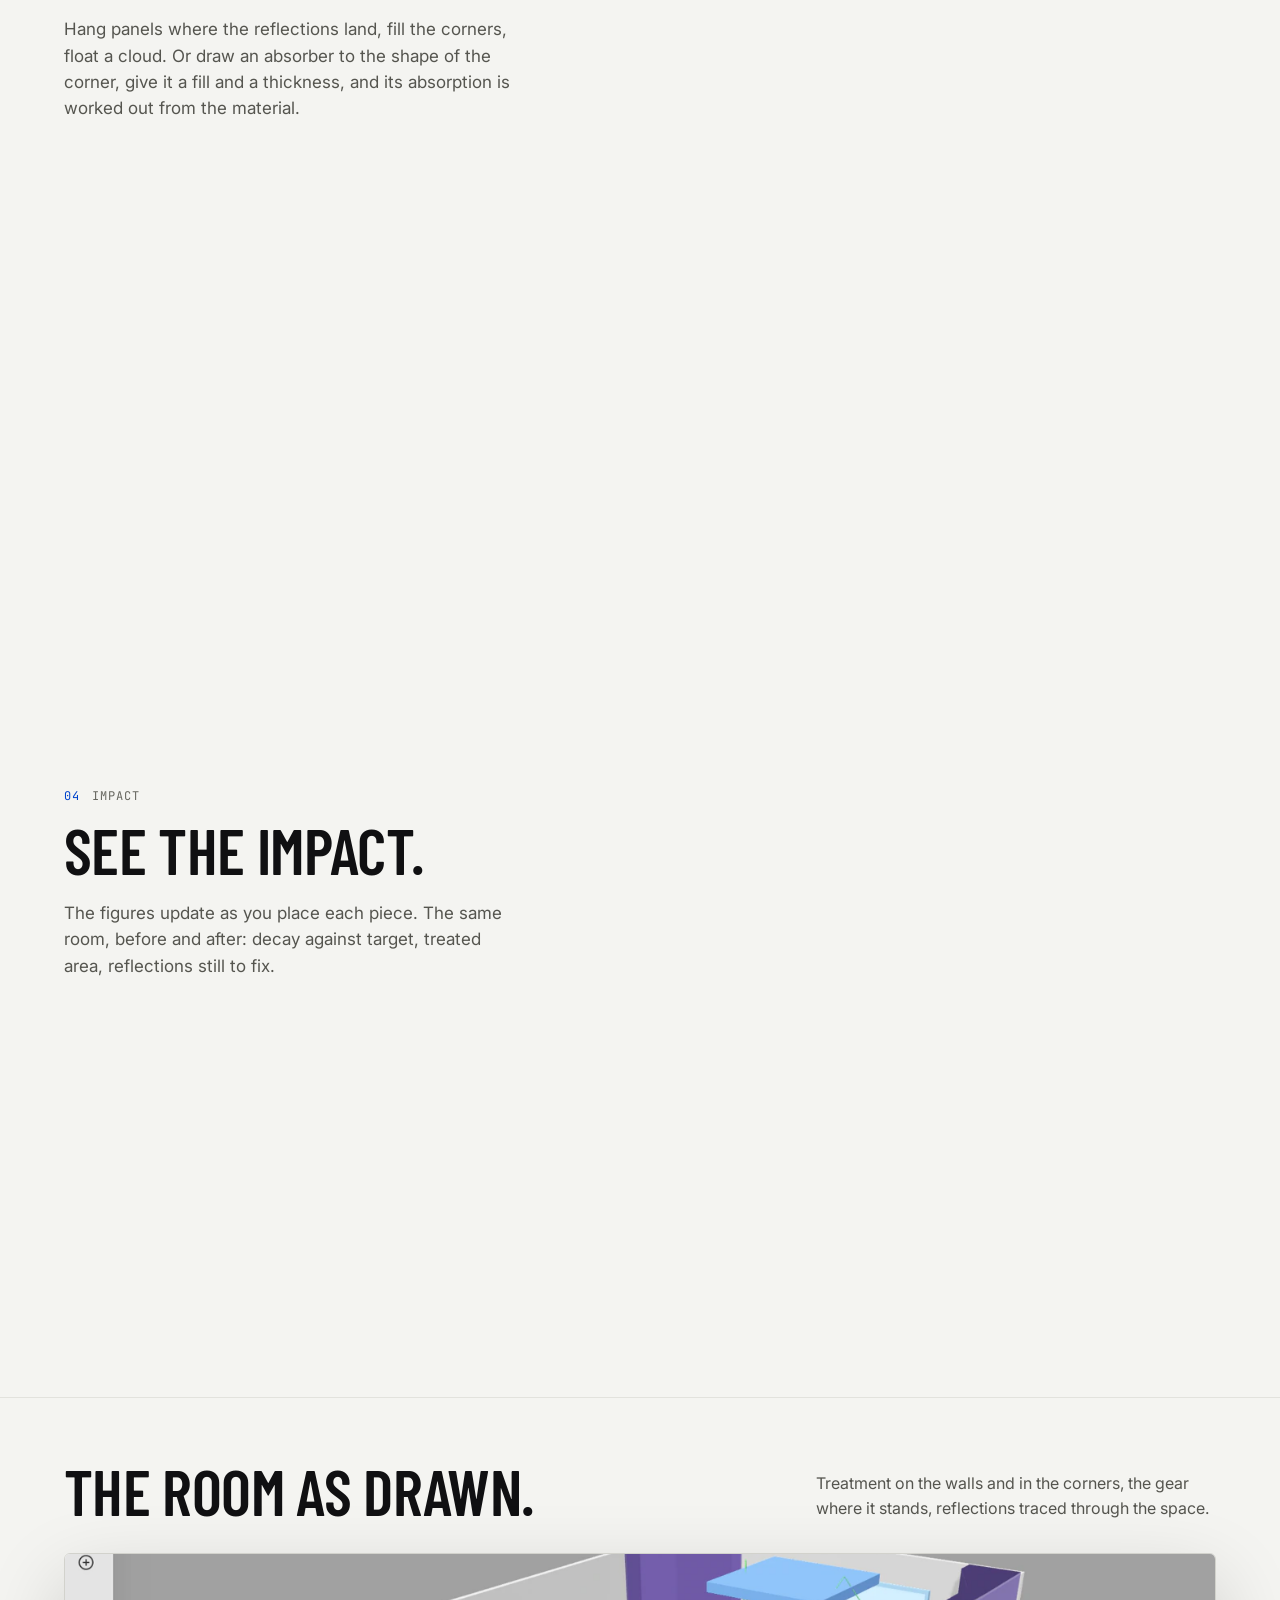
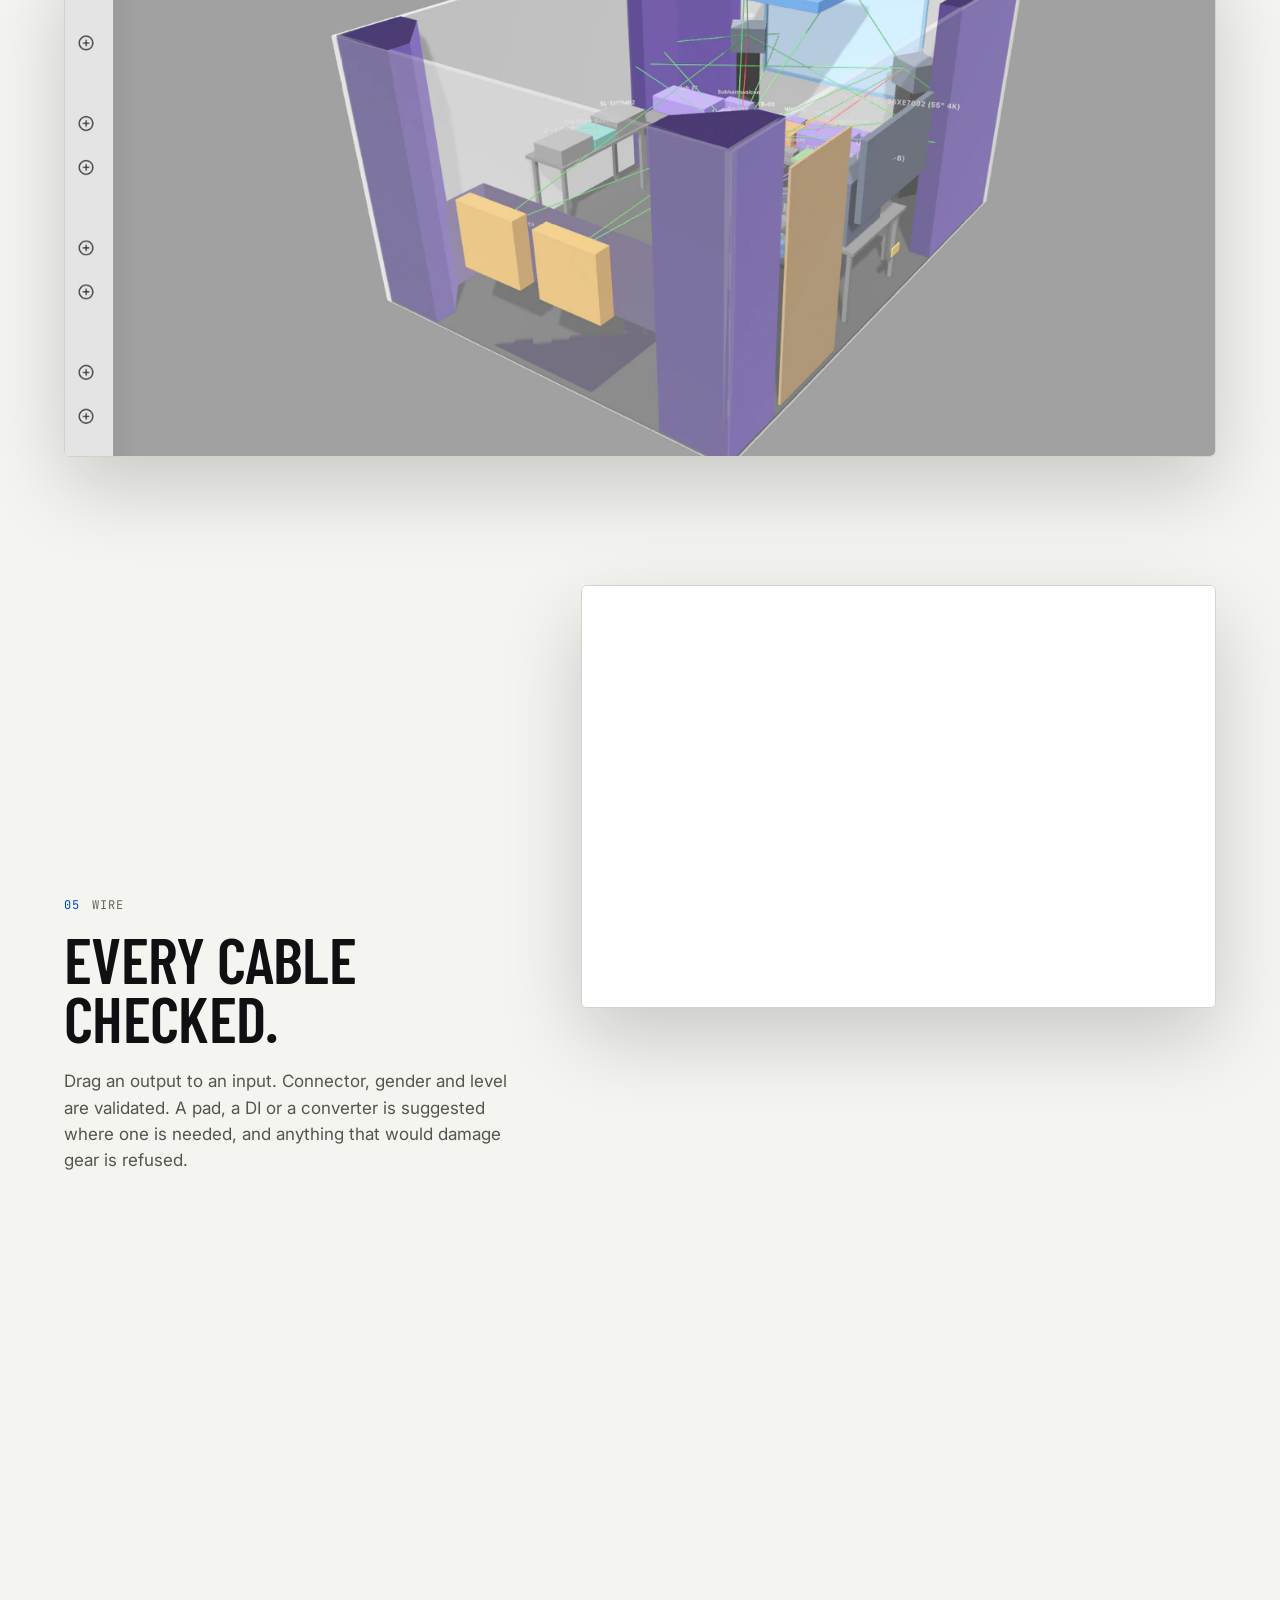
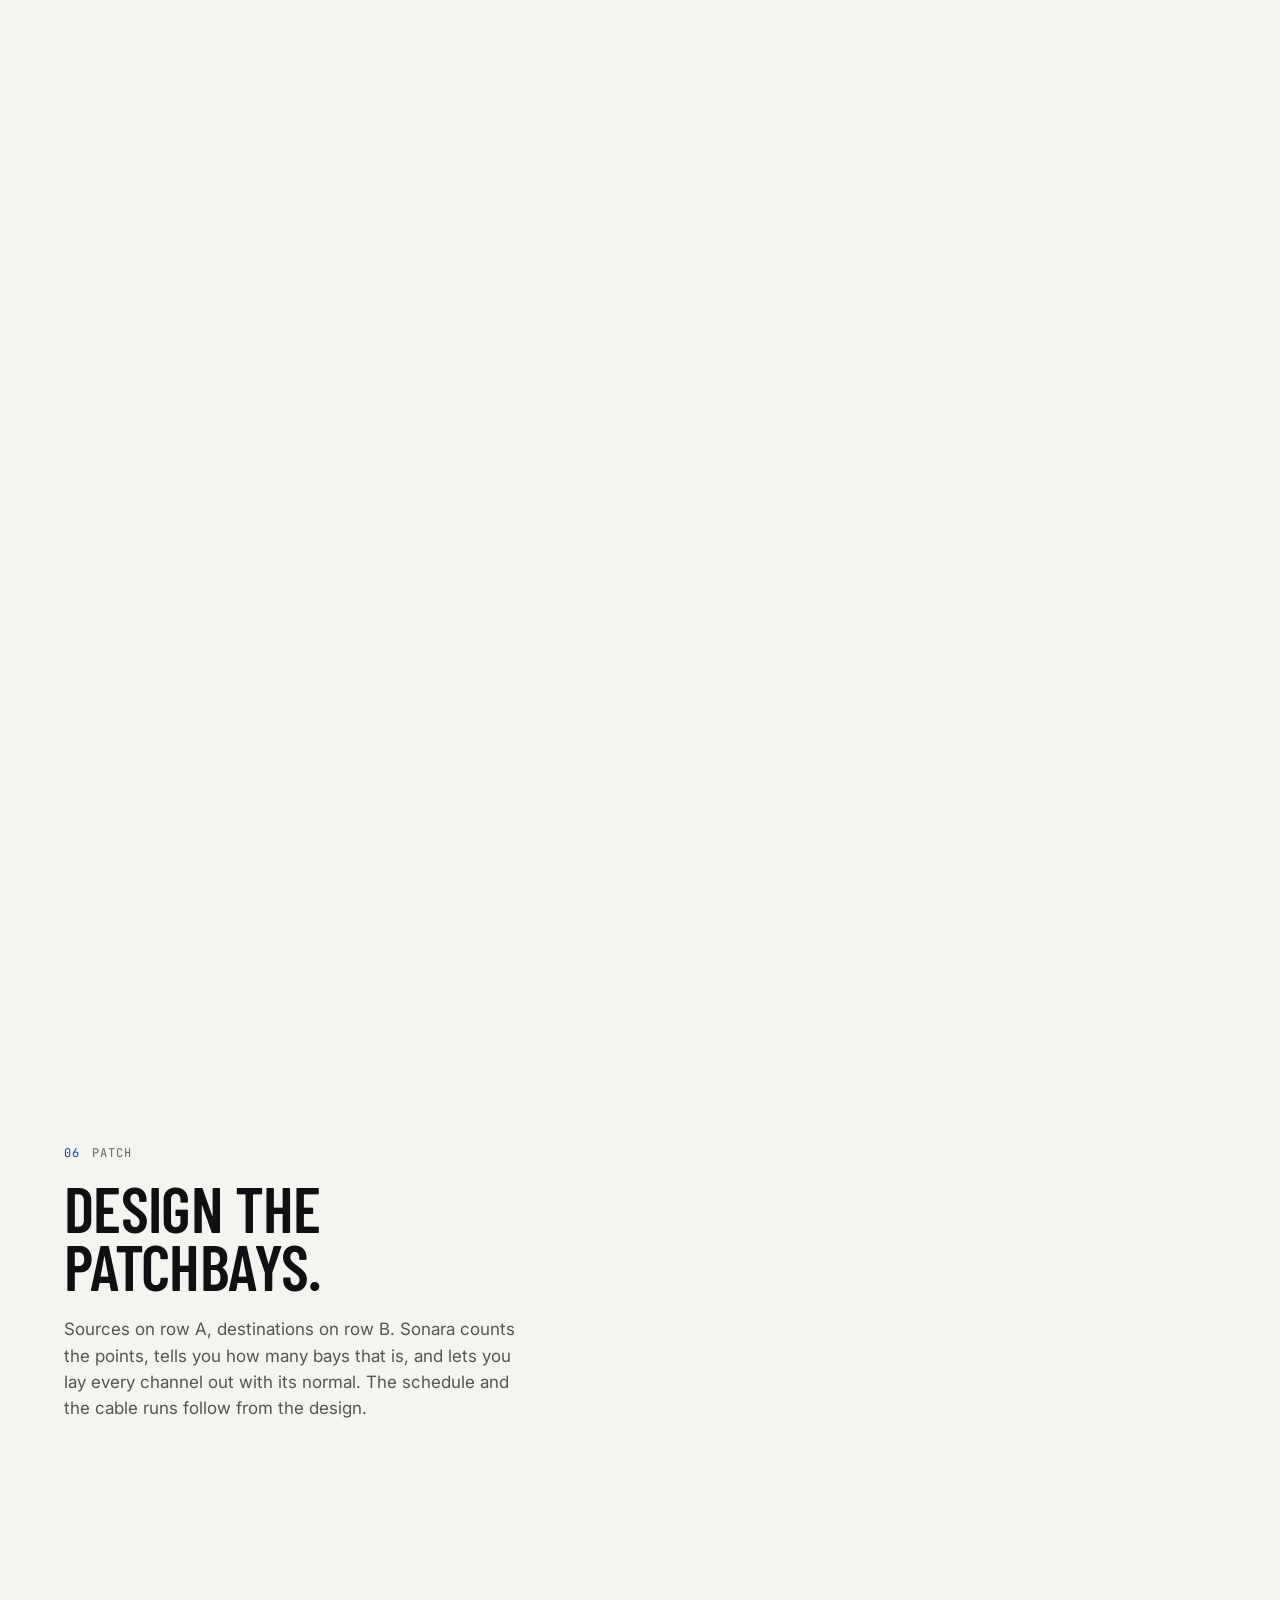
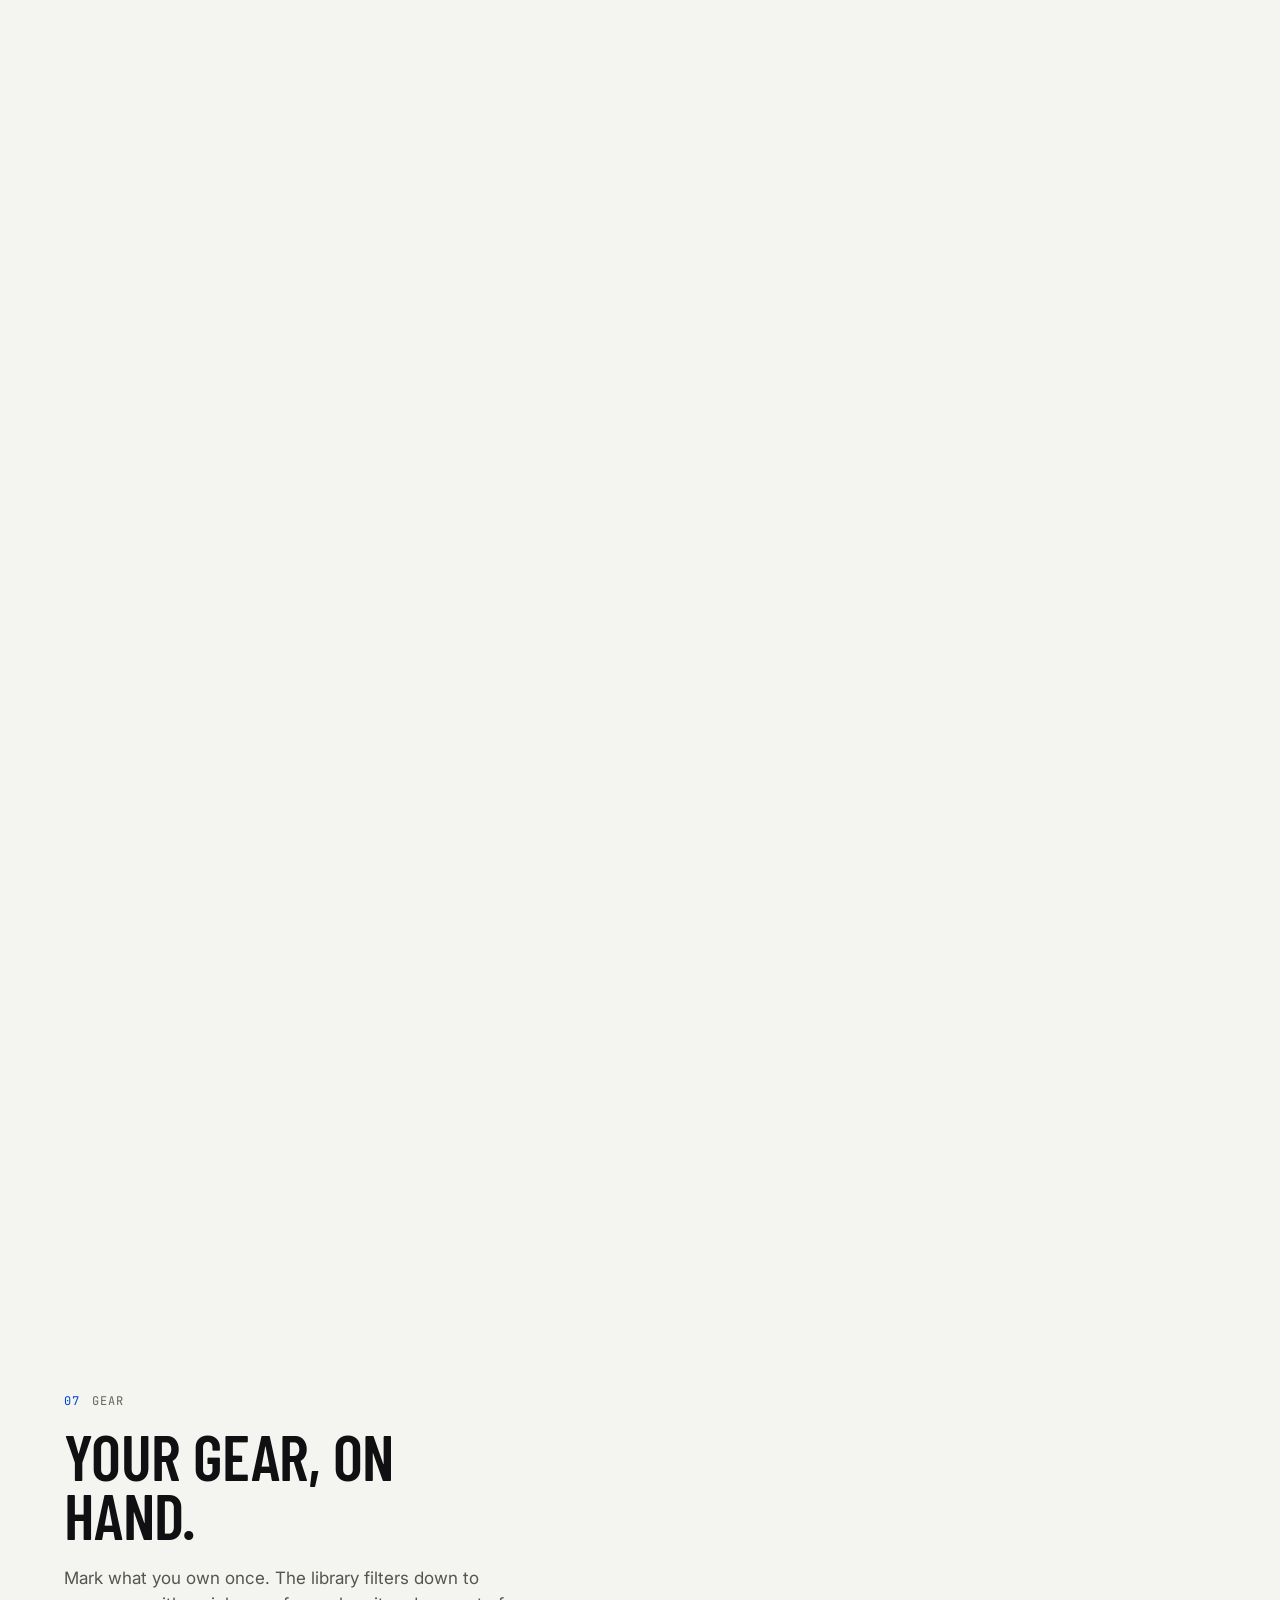
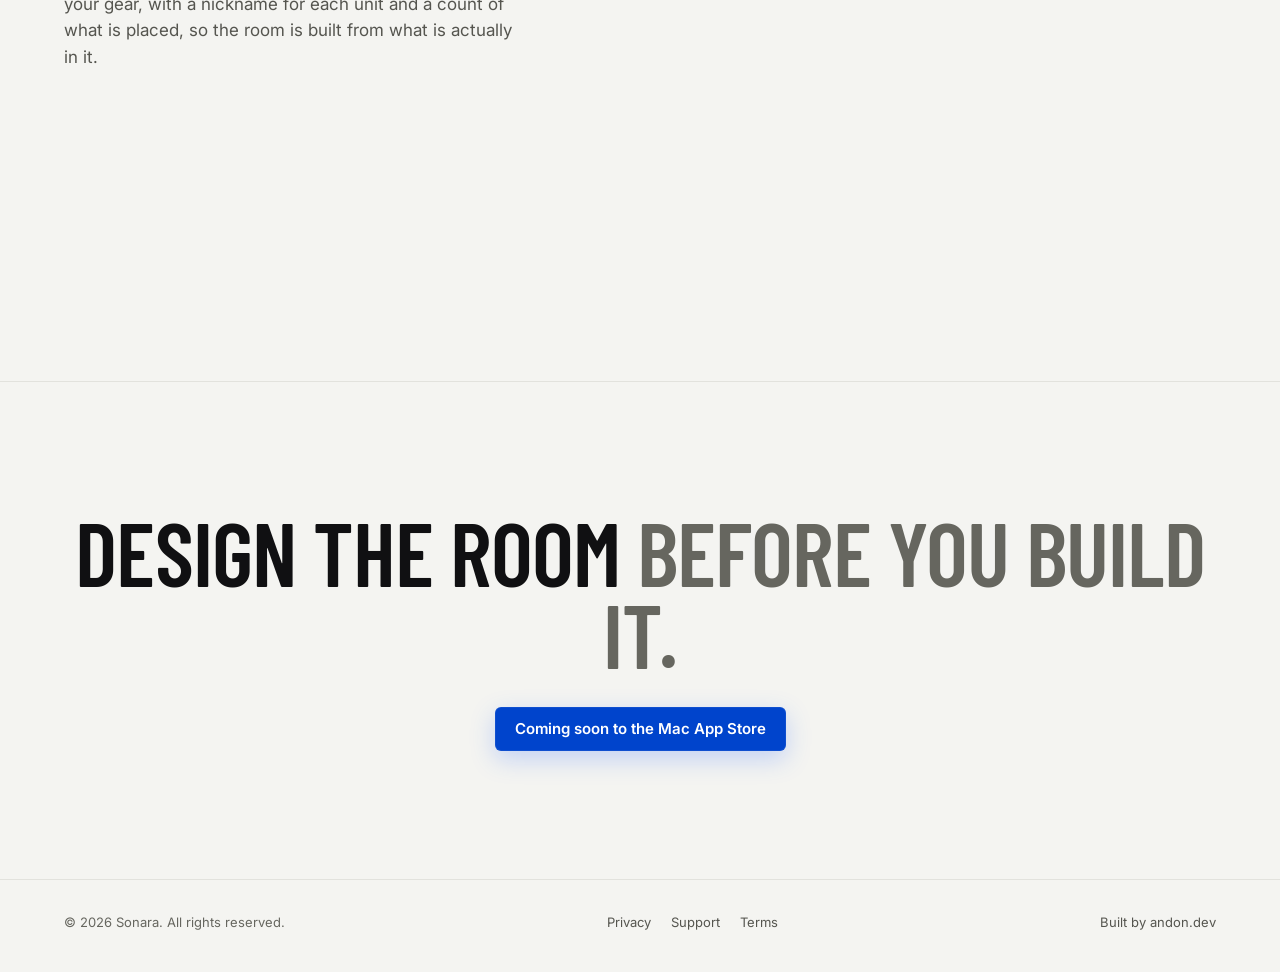
==== commit f501dfa2: "Publish site (cb15d5a)" ====
--- a/index.html
+++ b/index.html
@@ -176,6 +176,11 @@
   <footer>
     <div class="wrap foot">
       <div>© 2026 Sonara. All rights reserved.</div>
+      <nav class="foot-links">
+        <a href="/privacy/">Privacy</a>
+        <a href="/support/">Support</a>
+        <a href="/terms/">Terms</a>
+      </nav>
       <div><a href="https://andon.dev">Built by andon.dev</a></div>
     </div>
   </footer>
--- a/style.css
+++ b/style.css
@@ -235,11 +235,41 @@
 .closing h2 { font-size: clamp(48px, 7vw, 96px); margin: 0 0 var(--s8); }
 .closing h2 em { font-style: normal; color: var(--ink-3); }
 
+/* ---------- Prose pages ----------
+   Privacy, support and terms: one column at reading width, on the same type
+   scale as the rest of the site. There is no wordmark below the header here,
+   so the brand in it is shown from the top rather than fading in on scroll. */
+.subpage header .brand { opacity: 1; }
+.page { padding: var(--s16) 0 var(--s24); }
+.page-head { max-width: 68ch; margin-bottom: var(--s12); padding-bottom: var(--s10); border-bottom: 1px solid var(--line); }
+.page-head .mono { display: block; margin-bottom: var(--s5); }
+.page-head h1 { font-size: clamp(40px, 5.5vw, 76px); margin: 0 0 var(--s6); }
+.page-head h1 em { font-style: normal; color: var(--ink-3); }
+.lede { margin: 0; font-size: 18px; color: var(--ink-2); }
+
+.prose { max-width: 68ch; }
+.prose h2 { font-size: clamp(28px, 3vw, 38px); margin: var(--s12) 0 var(--s4); }
+.prose p { margin: 0 0 var(--s4); color: var(--ink-2); }
+.prose ul { margin: 0 0 var(--s4); padding-left: var(--s5); color: var(--ink-2); }
+.prose li { margin-bottom: var(--s3); }
+.prose li::marker { color: var(--ink-3); }
+.prose b { color: var(--ink); font-weight: 600; }
+.prose a { color: var(--accent); text-decoration: underline; text-underline-offset: 2px; }
+.prose a:hover { color: var(--accent-hover); }
+.prose code {
+  font-family: "JetBrains Mono", ui-monospace, monospace; font-size: 0.88em;
+  padding: 1px 5px; border-radius: 4px;
+  background: var(--bg-3); border: 1px solid var(--line); color: var(--ink);
+}
+.prose .updated { display: block; margin-top: var(--s12); padding-top: var(--s5); border-top: 1px solid var(--line); text-transform: none; letter-spacing: 0.02em; }
+.prose .updated a { color: var(--ink-2); }
+
 /* ---------- Footer ---------- */
 footer { padding: var(--s8) 0 var(--s10); border-top: 1px solid var(--line); color: var(--ink-3); font-size: 13px; }
 .foot { display: flex; justify-content: space-between; align-items: center; flex-wrap: wrap; gap: var(--s3); }
 .foot a { color: var(--ink-2); }
 .foot a:hover { color: var(--ink); }
+.foot-links { display: flex; gap: var(--s5); }
 
 /* ---------- Lightbox ---------- */
 .lightbox {
